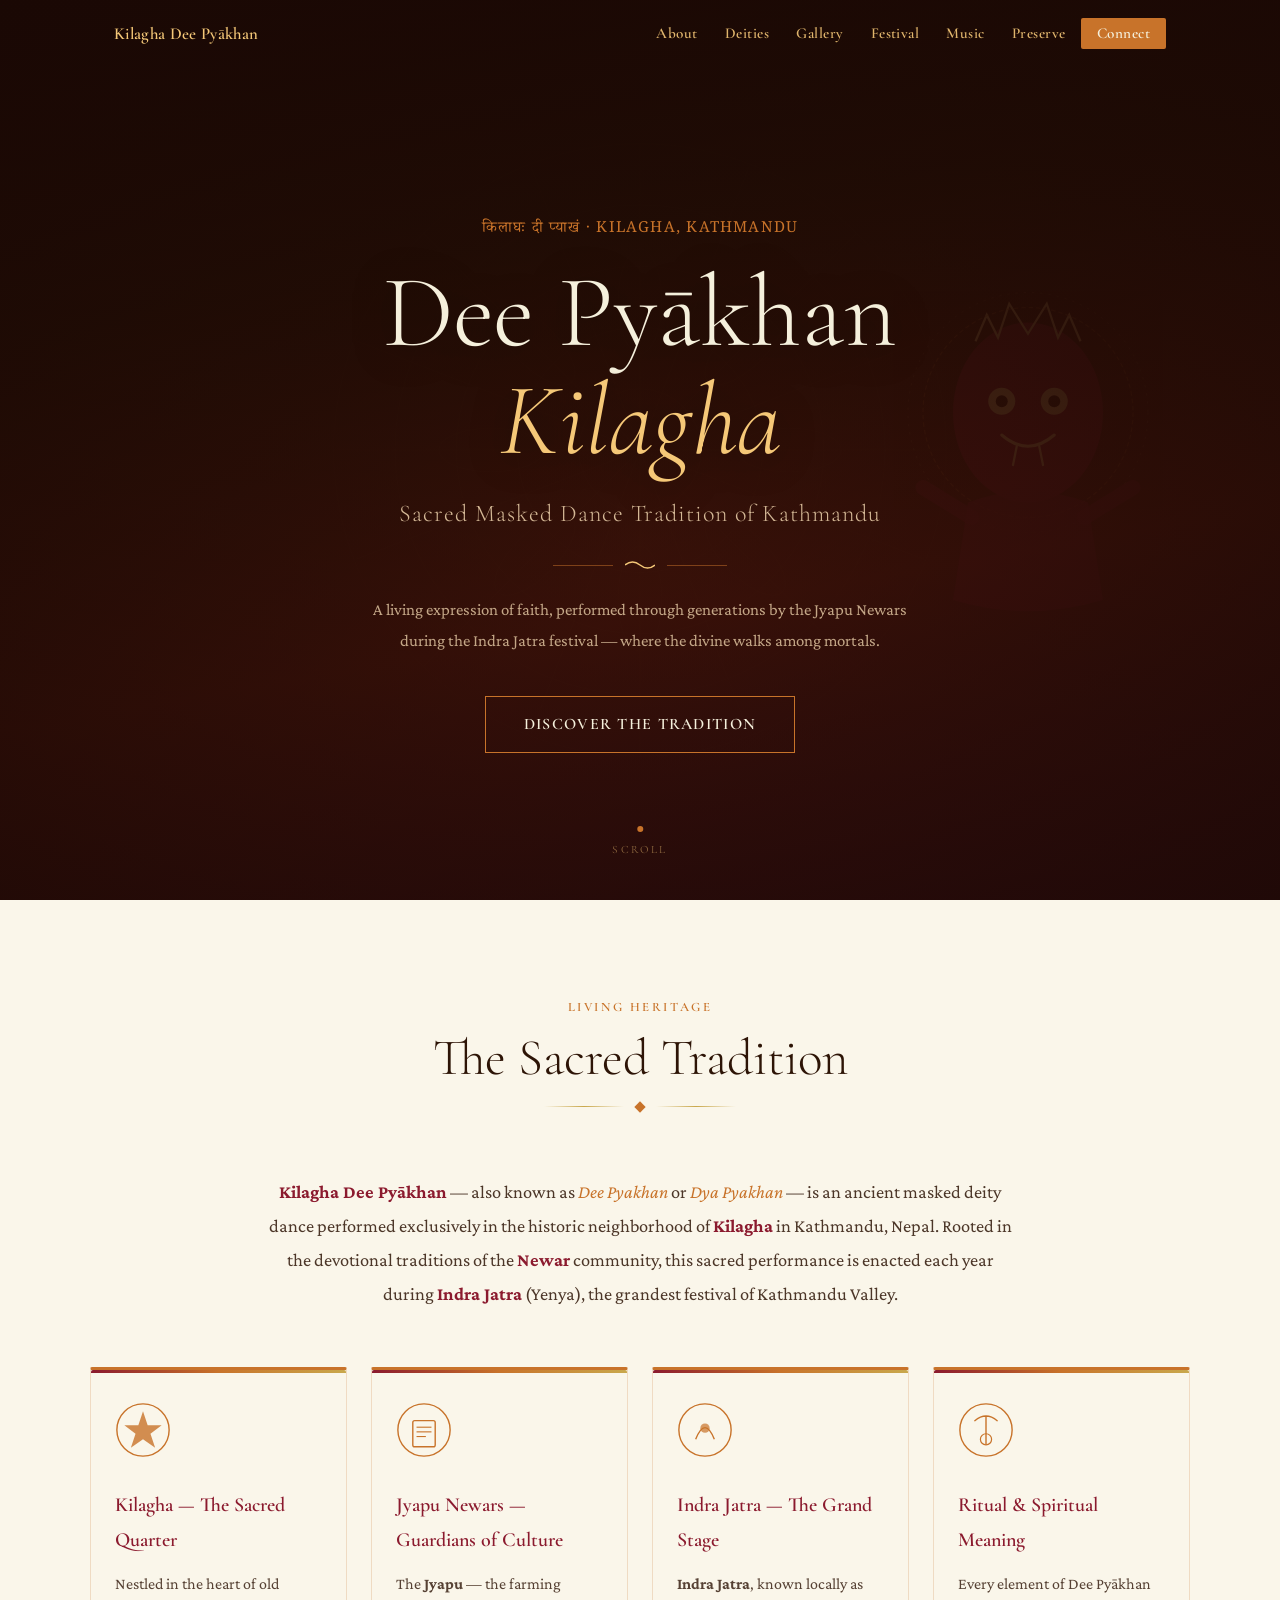
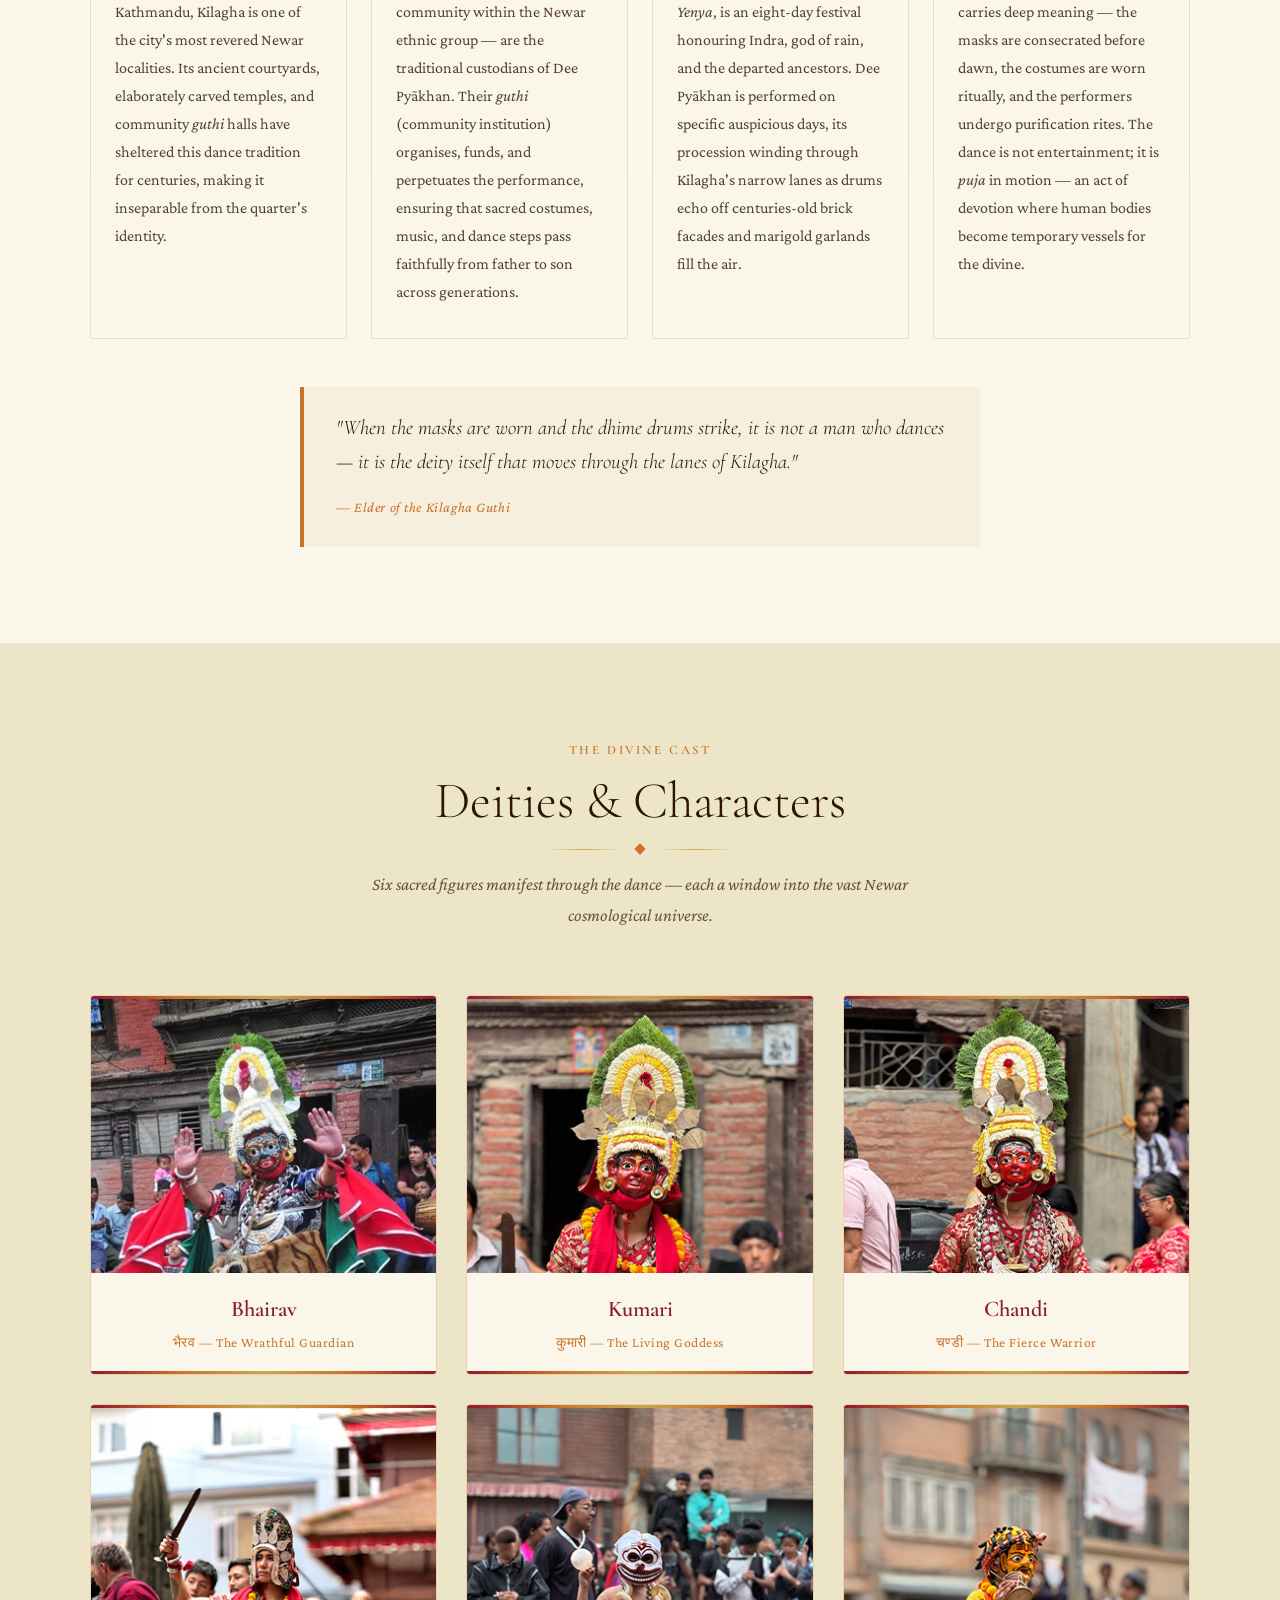
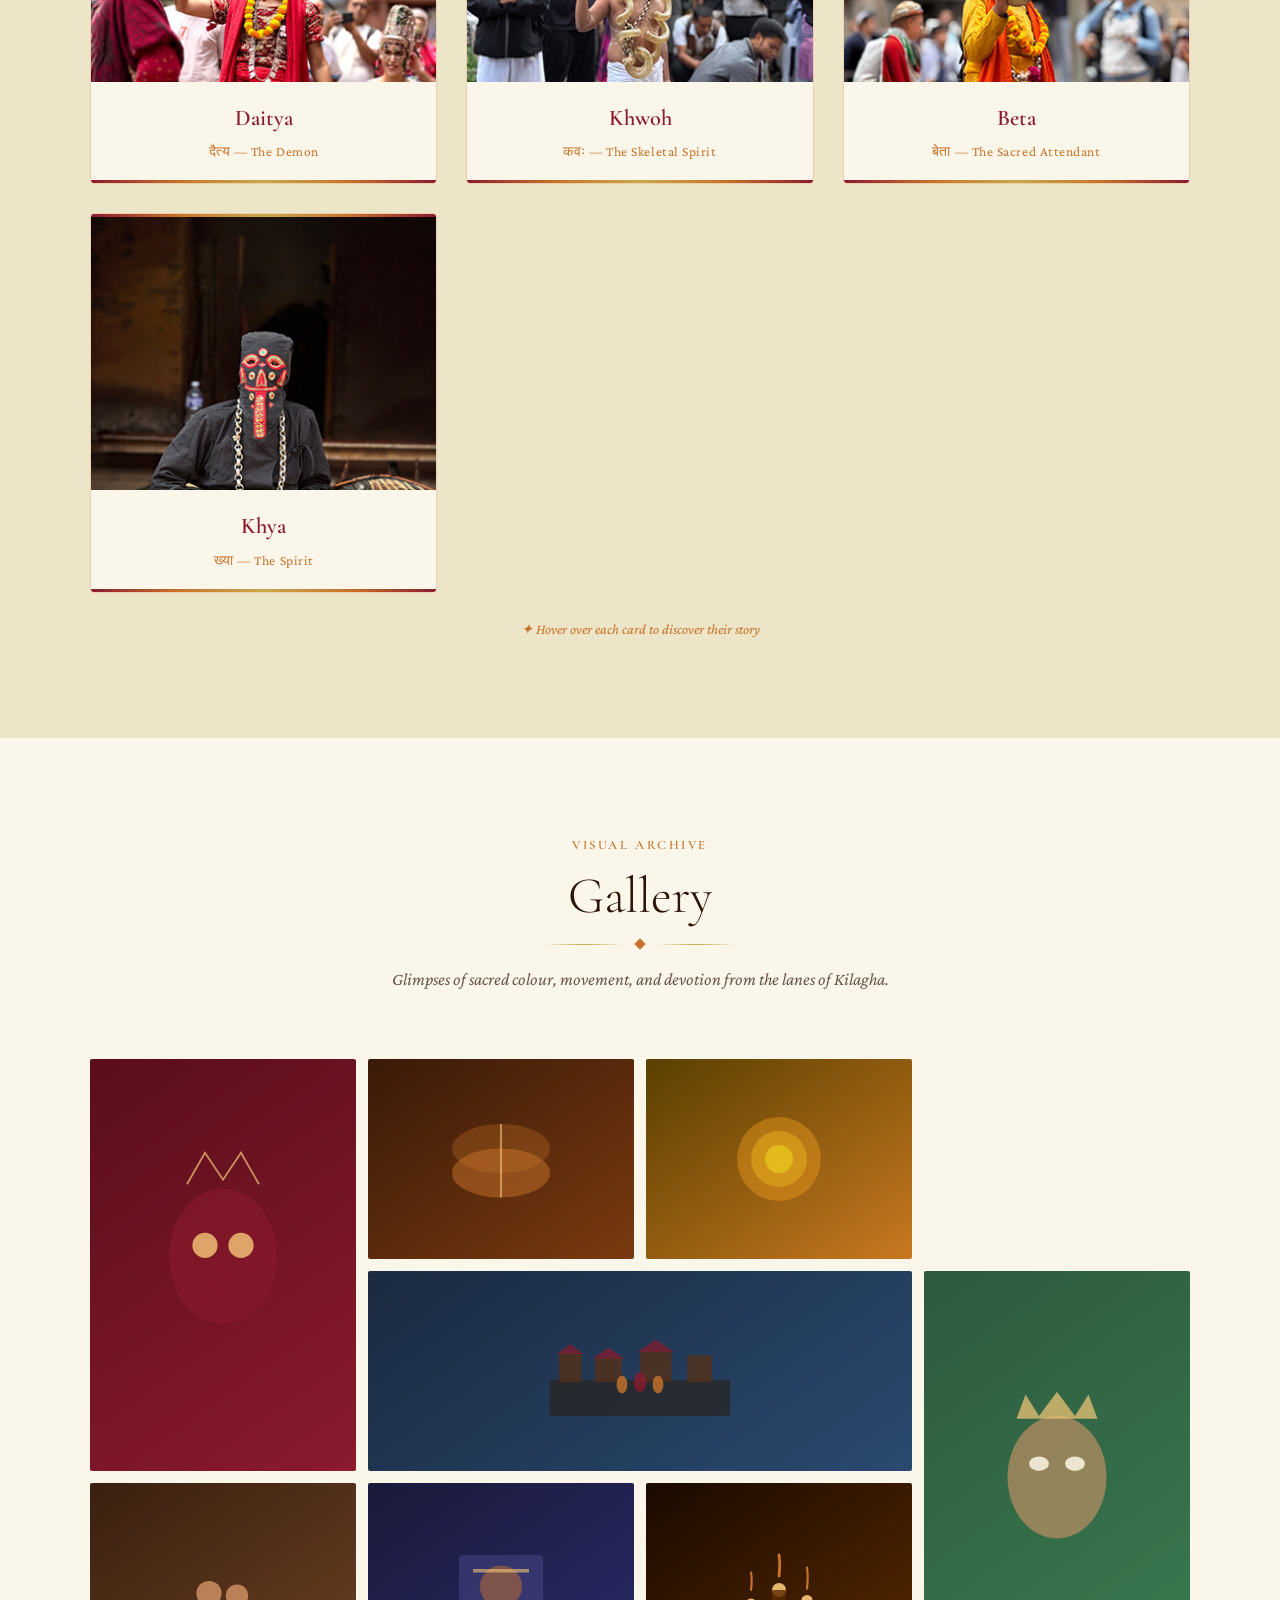
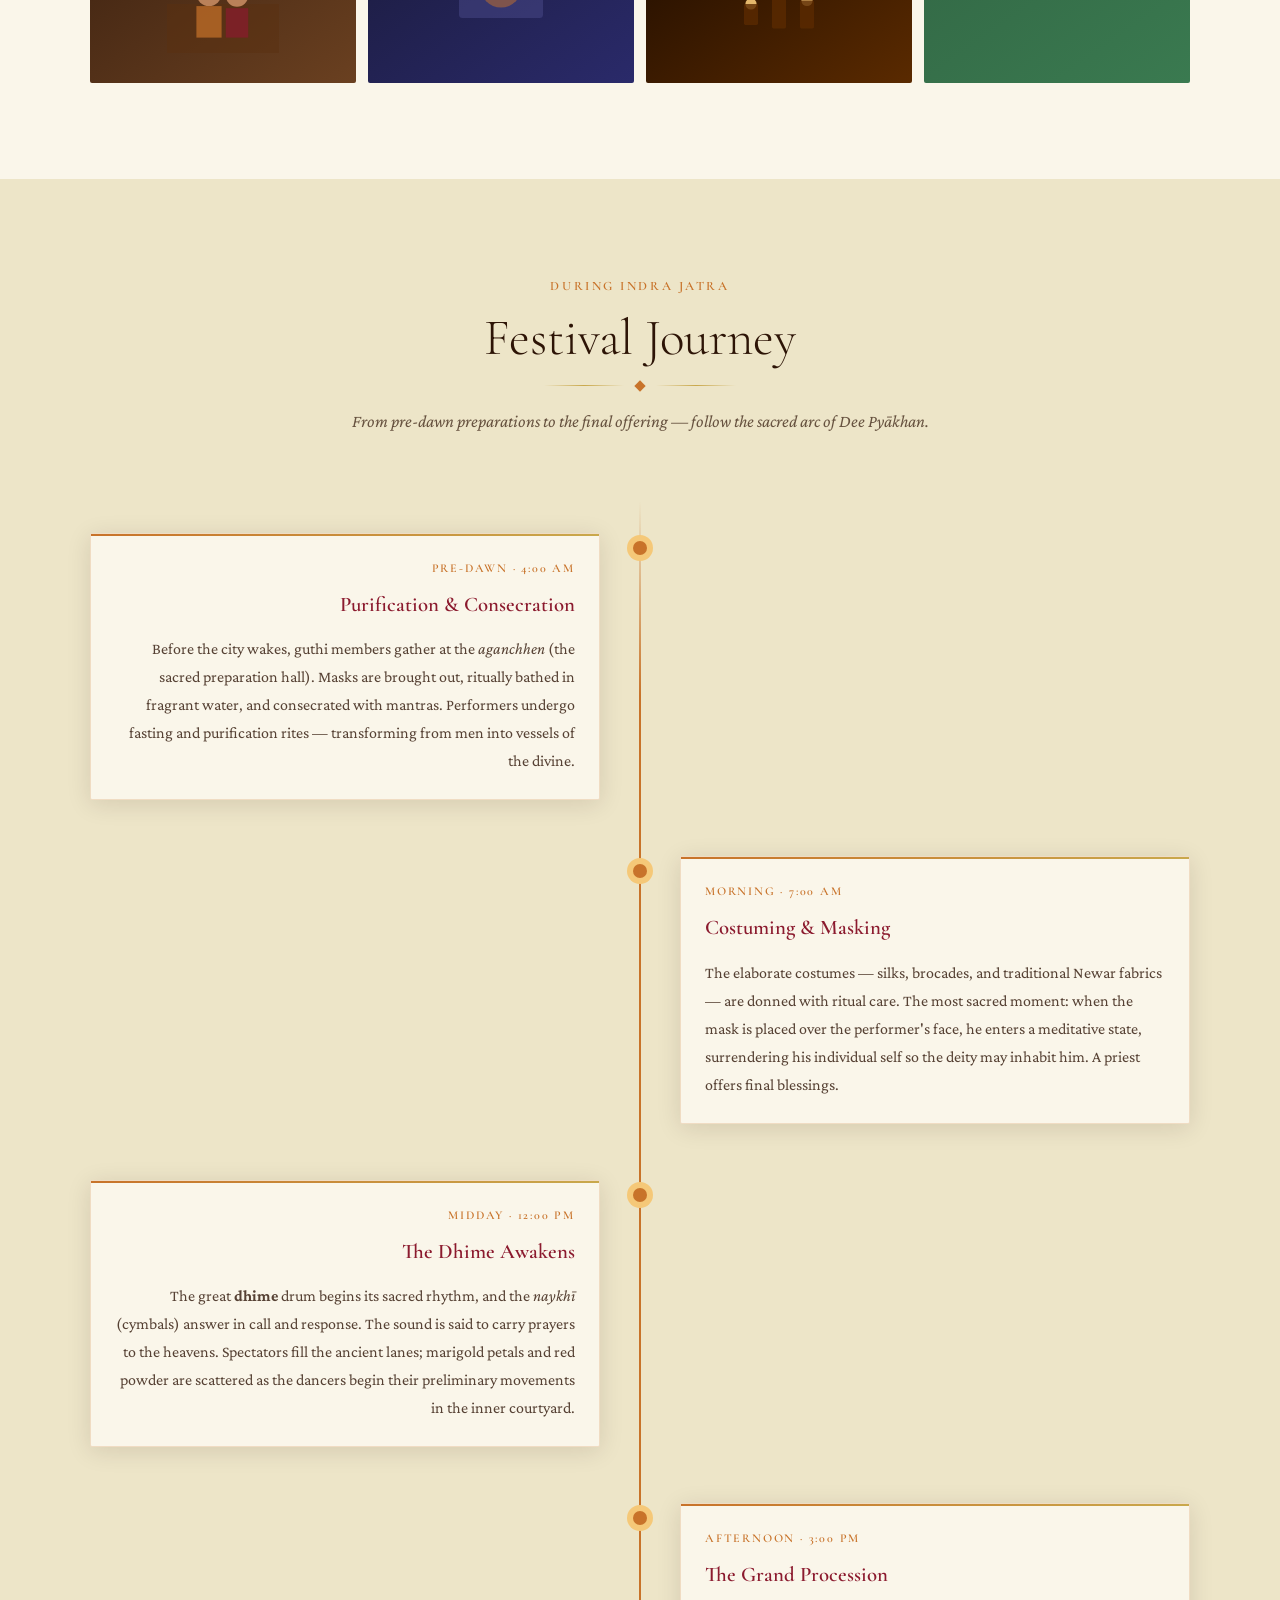
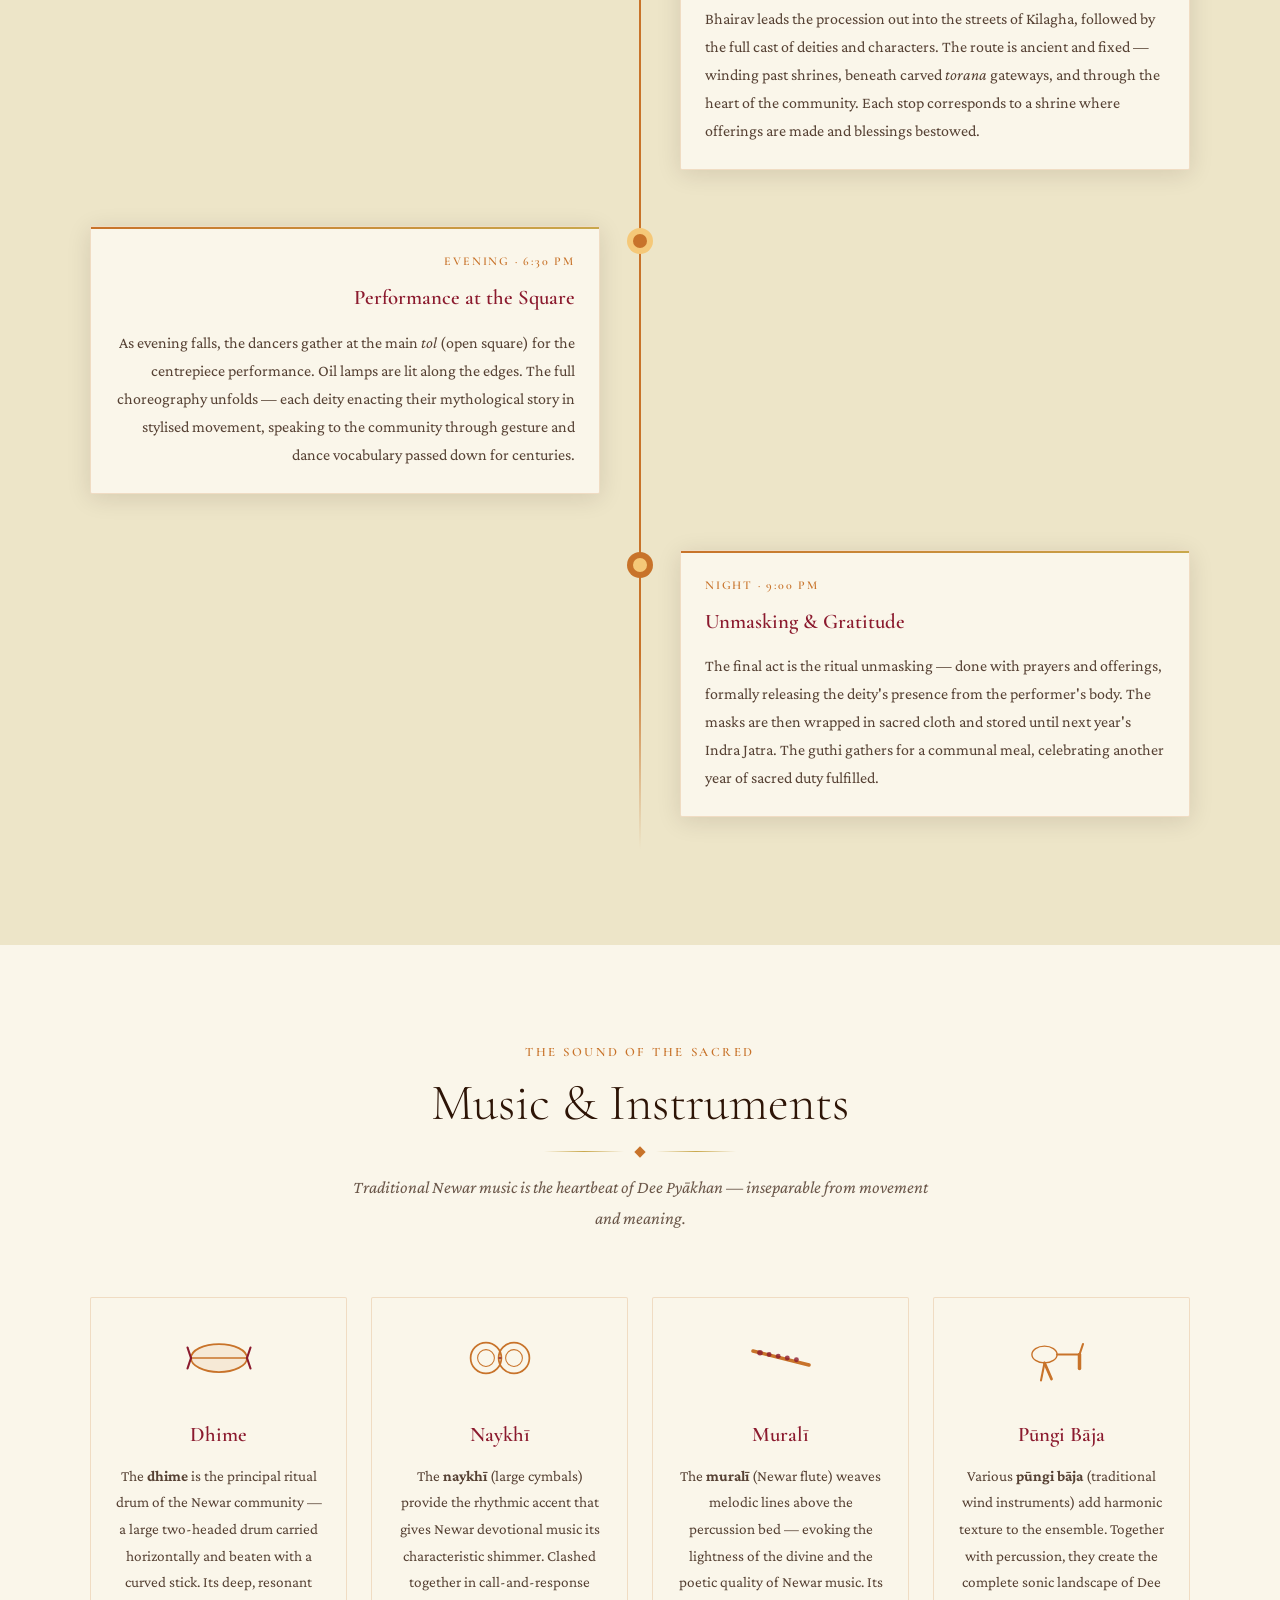
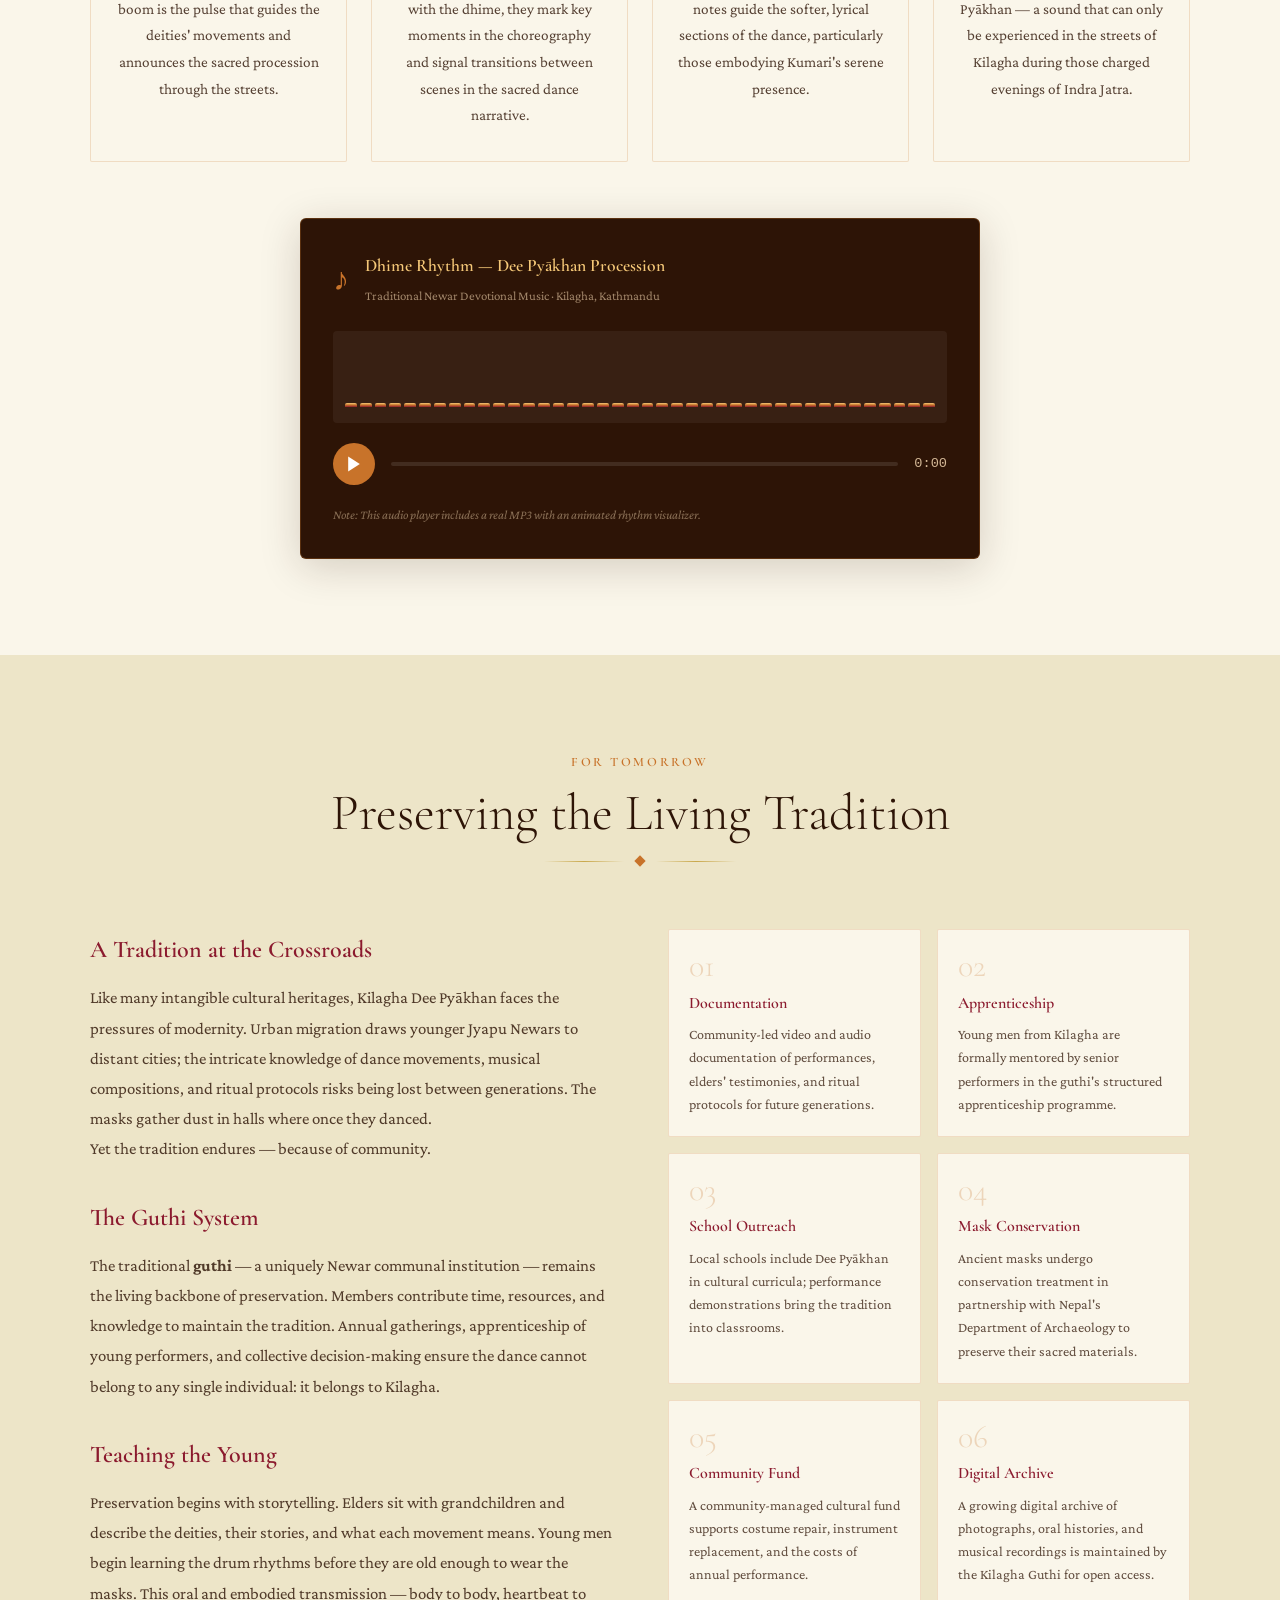
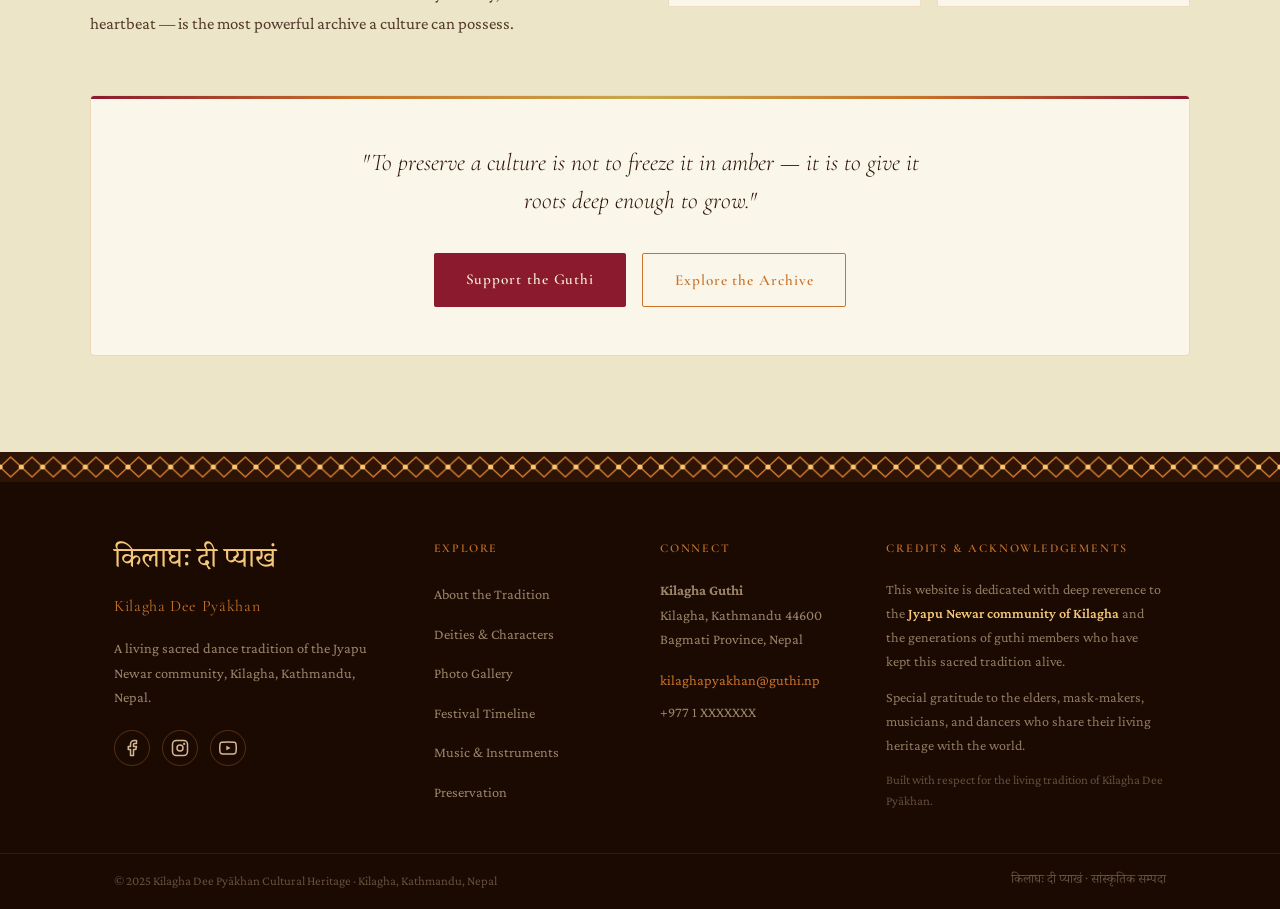
==== index.html @ ee4e9e7a "meta title description adjustment" ====
<!DOCTYPE html>
<html lang="en">

<head>
    <meta charset="UTF-8" />
    <meta name="viewport" content="width=device-width, initial-scale=1.0" />
    <title>Kilagha Dee Pyākhan — Sacred Masked Dance of Kathmandu</title>
    <meta name="description" content="Dee Pyakhan is a traditional Newari cultural performance preserving Nepal's heritage and community traditions.">

    <!-- Open Graph / Facebook -->
    <meta property="og:type" content="website" />
    <meta property="og:title" content="Dee Pyākhan" />
    <meta property="og:description" content="Dee Pyakhan is a traditional Newari cultural performance preserving Nepal's heritage and community traditions." />
    <meta property="og:image" content="https://www.dee-pyakhan.org.np/assets/img/og-image.jpg" />
    <meta property="og:url" content="https://www.dee-pyakhan.org.np" />
    <meta property="og:site_name" content="Dee Pyākhan" />
    <meta name="twitter:card" content="summary_large_image" />
    <meta name="twitter:title" content="Dee Pyākhan" />
    <meta name="twitter:description" content="Dee Pyakhan is a traditional Newari cultural performance preserving Nepal's heritage and community traditions." />
    <meta name="twitter:image" content="https://www.dee-pyakhan.org.np/assets/img/og-image.jpg" />

    <!-- Favicon -->
    <link rel="icon" type="image/png" href="https://www.dee-pyakhan.org.np/assets/img/favicon/favicon-96x96.png" sizes="96x96" />
    <link rel="icon" type="image/svg+xml" href="https://www.dee-pyakhan.org.np/assets/img/favicon/favicon.svg" />
    <link rel="shortcut icon" href="https://www.dee-pyakhan.org.np/assets/img/favicon/favicon.ico" />
    <link rel="apple-touch-icon" sizes="180x180" href="https://www.dee-pyakhan.org.np/assets/img/favicon/apple-touch-icon.png" />
    <meta name="apple-mobile-web-app-title" content="Dee Pyākhan" />
    <link rel="manifest" href="https://www.dee-pyakhan.org.np/assets/img/favicon/site.webmanifest" />

    <!-- styles scripts and fonts -->
    <link rel="stylesheet" href="style.css" />
    <link rel="preconnect" href="https://fonts.googleapis.com" />
    <link rel="preconnect" href="https://fonts.gstatic.com" crossorigin />
    <link href="https://fonts.googleapis.com/css2?family=Cormorant+Garamond:ital,wght@0,300;0,400;0,600;0,700;1,300;1,400&family=Crimson+Pro:ital,wght@0,300;0,400;0,600;1,300;1,400&family=Noto+Serif+Devanagari:wght@400;600&display=swap" rel="stylesheet" />
</head>

<body>

    <!-- ========== LOADING SCREEN ========== -->
    <div id="loader">
        <div class="loader-inner">
            <div class="loader-mandala">
                <img src="/assets/img/logo/logo-outer.png" alt="Dee Pyākhan Logo" class="logo-outer spin-reverse">
                <img src="/assets/img/logo/logo-inner.png" alt="Dee Pyākhan Logo" class="logo-inner spin-slow">
                <img src="/assets/img/logo/logo-center.png" alt="Dee Pyākhan Logo" class="logo-center">
            </div>
            <p class="loader-text">Kilagha Dee Pyākhan</p>
            <p class="loader-sub">किलाघः दी प्याखं</p>
        </div>
    </div>

    <!-- ========== NAVIGATION ========== -->
    <nav id="navbar">
        <div class="nav-container">
            <a href="#hero" class="nav-logo">
                <!-- <span class="logo-deva">दी</span> -->
                <span class="logo-text">Kilagha Dee Pyākhan</span>
            </a>
            <button class="nav-toggle" id="navToggle" aria-label="Toggle menu">
                <span></span><span></span><span></span>
            </button>
            <ul class="nav-links" id="navLinks">
                <li><a href="#about">About</a></li>
                <li><a href="#deities">Deities</a></li>
                <li><a href="#gallery">Gallery</a></li>
                <li><a href="#timeline">Festival</a></li>
                <li><a href="#music">Music</a></li>
                <li><a href="#preservation">Preserve</a></li>
                <li><a href="#contact" class="nav-cta">Connect</a></li>
            </ul>
        </div>
    </nav>

    <!-- ========== HERO SECTION ========== -->
    <section id="hero">
        <!-- Floating particles (incense smoke / festival lights) -->
        <div id="particles-container" aria-hidden="true"></div>

        <!-- Decorative mandala background -->
        <div class="hero-mandala-bg" aria-hidden="true">
            <svg viewBox="0 0 800 800" xmlns="http://www.w3.org/2000/svg" class="mandala-svg">
                <g opacity="0.12" fill="none" stroke="#f5c878" stroke-width="1">
                    <circle cx="400" cy="400" r="350" />
                    <circle cx="400" cy="400" r="280" />
                    <circle cx="400" cy="400" r="210" />
                    <circle cx="400" cy="400" r="140" />
                    <circle cx="400" cy="400" r="70" />
                    <!-- Radial lines -->
                    <line x1="400" y1="50" x2="400" y2="750" />
                    <line x1="50" y1="400" x2="750" y2="400" />
                    <line x1="153" y1="153" x2="647" y2="647" />
                    <line x1="647" y1="153" x2="153" y2="647" />
                    <line x1="75" y1="275" x2="725" y2="525" />
                    <line x1="75" y1="525" x2="725" y2="275" />
                    <line x1="275" y1="75" x2="525" y2="725" />
                    <line x1="525" y1="75" x2="275" y2="725" />
                    <!-- Lotus petals -->
                    <ellipse cx="400" cy="230" rx="25" ry="60" transform="rotate(0,400,400)" />
                    <ellipse cx="400" cy="230" rx="25" ry="60" transform="rotate(45,400,400)" />
                    <ellipse cx="400" cy="230" rx="25" ry="60" transform="rotate(90,400,400)" />
                    <ellipse cx="400" cy="230" rx="25" ry="60" transform="rotate(135,400,400)" />
                    <ellipse cx="400" cy="230" rx="25" ry="60" transform="rotate(180,400,400)" />
                    <ellipse cx="400" cy="230" rx="25" ry="60" transform="rotate(225,400,400)" />
                    <ellipse cx="400" cy="230" rx="25" ry="60" transform="rotate(270,400,400)" />
                    <ellipse cx="400" cy="230" rx="25" ry="60" transform="rotate(315,400,400)" />
                </g>
            </svg>
        </div>

        <!-- Hero image placeholder (warm festival scene) -->
        <div class="hero-image-wrap">
            <div class="hero-image-placeholder" role="img"
                aria-label="Kilagha Dee Pyākhan masked dance performance during Indra Jatra">
                <div class="hero-img-overlay"></div>
                <!-- Symbolic masked figure SVG for placeholder -->
                <svg class="hero-mask-art" viewBox="0 0 400 500" xmlns="http://www.w3.org/2000/svg">
                    <!-- Stylised deity mask silhouette -->
                    <g opacity="0.28">
                        <ellipse cx="200" cy="200" rx="100" ry="120" fill="#8b1a2e" />
                        <circle cx="165" cy="185" r="18" fill="#f5c878" />
                        <circle cx="235" cy="185" r="18" fill="#f5c878" />
                        <circle cx="165" cy="185" r="8" fill="#2d1406" />
                        <circle cx="235" cy="185" r="8" fill="#2d1406" />
                        <path d="M165,230 Q200,260 235,230" stroke="#f5c878" stroke-width="4" fill="none" stroke-linecap="round" />
                        <!-- Crown -->
                        <path d="M130,105 L145,70 L160,100 L175,55 L200,95 L225,55 L240,100 L255,70 L270,105" stroke="#f5c878" stroke-width="3" fill="none" />
                        <!-- Fangs -->
                        <path d="M185,245 L180,270" stroke="#f5c878" stroke-width="3" stroke-linecap="round" />
                        <path d="M215,245 L220,270" stroke="#f5c878" stroke-width="3" stroke-linecap="round" />
                        <!-- Halo/aura circles -->
                        <circle cx="200" cy="200" r="140" fill="none" stroke="#c8732a" stroke-width="1.5" stroke-dasharray="6 4" opacity="0.5" />
                        <circle cx="200" cy="200" r="160" fill="none" stroke="#f5c878" stroke-width="0.8" stroke-dasharray="3 8" opacity="0.4" />
                        <!-- Body -->
                        <path d="M120,320 Q200,290 280,320 L300,450 Q200,480 100,450Z" fill="#8b1a2e" opacity="0.7" />
                        <!-- Arms -->
                        <path d="M125,340 L60,300 M275,340 L340,300" stroke="#8b1a2e" stroke-width="20" stroke-linecap="round" opacity="0.7" />
                    </g>
                </svg>
            </div>
        </div>

        <!-- Hero Text -->
        <div class="hero-content">
            <p class="hero-eyebrow fade-in-up" style="animation-delay:0.3s">किलाघः दी प्याखं · Kilagha, Kathmandu</p>
            <h1 class="hero-title fade-in-up" style="animation-delay:0.5s">Dee Pyākhan<br /><em>Kilagha</em></h1>
            <p class="hero-subtitle fade-in-up" style="animation-delay:0.7s">
                Sacred Masked Dance Tradition of Kathmandu
            </p>
            <div class="hero-divider fade-in-up" style="animation-delay:0.9s">
                <span></span><svg viewBox="0 0 30 12" width="30">
                    <path d="M0,6 Q7.5,0 15,6 Q22.5,12 30,6" stroke="#f5c878" stroke-width="1.5" fill="none" />
                </svg><span></span>
            </div>
            <p class="hero-desc fade-in-up" style="animation-delay:1.1s">
                A living expression of faith, performed through generations by the Jyapu Newars<br class="hide-mobile" /> during the Indra Jatra festival — where the divine walks among mortals.
            </p>
            <a href="#about" class="hero-btn fade-in-up" style="animation-delay:1.3s">Discover the Tradition</a>
        </div>

        <!-- Scroll indicator -->
        <div class="scroll-indicator" aria-hidden="true">
            <div class="scroll-dot"></div>
            <span>Scroll</span>
        </div>
    </section>

    <!-- ========== ABOUT SECTION ========== -->
    <section id="about" class="section">
        <div class="section-container">
            <div class="section-header reveal">
                <p class="section-eyebrow">Living Heritage</p>
                <h2 class="section-title">The Sacred Tradition</h2>
                <div class="ornament-line"><span></span><span class="ornament-diamond"></span><span></span></div>
            </div>

            <div class="about-intro reveal">
                <p>
                    <strong>Kilagha Dee Pyākhan</strong> — also known as <em>Dee Pyakhan</em> or <em>Dya Pyakhan</em> —
                    is an ancient masked deity dance performed exclusively in the historic neighborhood of
                    <strong>Kilagha</strong> in Kathmandu, Nepal. Rooted in the devotional traditions of the
                    <strong>Newar</strong> community, this sacred performance is enacted each year during <strong>Indra
                        Jatra</strong> (Yenya), the grandest festival of Kathmandu Valley.
                </p>
            </div>

            <div class="about-cards">
                <!-- Card 1 -->
                <div class="about-card reveal">
                    <div class="about-card-icon">
                        <svg viewBox="0 0 60 60" xmlns="http://www.w3.org/2000/svg">
                            <circle cx="30" cy="30" r="28" fill="none" stroke="#c8732a" stroke-width="1.5" />
                            <path d="M30,10 L35,25 H50 L38,34 L43,49 L30,40 L17,49 L22,34 L10,25 H25Z" fill="#c8732a" opacity="0.8" />
                        </svg>
                    </div>
                    <h3>Kilagha — The Sacred Quarter</h3>
                    <p>Nestled in the heart of old Kathmandu, Kilagha is one of the city's most revered Newar
                        localities. Its ancient courtyards, elaborately carved temples, and community <em>guthi</em>
                        halls have sheltered this dance tradition for centuries, making it inseparable from the
                        quarter's identity.</p>
                </div>

                <!-- Card 2 -->
                <div class="about-card reveal" style="transition-delay:0.15s">
                    <div class="about-card-icon">
                        <svg viewBox="0 0 60 60" xmlns="http://www.w3.org/2000/svg">
                            <circle cx="30" cy="30" r="28" fill="none" stroke="#c8732a" stroke-width="1.5" />
                            <rect x="18" y="20" width="24" height="28" rx="2" fill="none" stroke="#c8732a" stroke-width="1.5" />
                            <line x1="22" y1="27" x2="38" y2="27" stroke="#c8732a" stroke-width="1.2" />
                            <line x1="22" y1="32" x2="38" y2="32" stroke="#c8732a" stroke-width="1.2" />
                            <line x1="22" y1="37" x2="32" y2="37" stroke="#c8732a" stroke-width="1.2" />
                        </svg>
                    </div>
                    <h3>Jyapu Newars — Guardians of Culture</h3>
                    <p>The <strong>Jyapu</strong> — the farming community within the Newar ethnic group — are the
                        traditional custodians of Dee Pyākhan. Their <em>guthi</em> (community institution) organises,
                        funds, and perpetuates the performance, ensuring that sacred costumes, music, and dance steps
                        pass faithfully from father to son across generations.</p>
                </div>

                <!-- Card 3 -->
                <div class="about-card reveal" style="transition-delay:0.3s">
                    <div class="about-card-icon">
                        <svg viewBox="0 0 60 60" xmlns="http://www.w3.org/2000/svg">
                            <circle cx="30" cy="30" r="28" fill="none" stroke="#c8732a" stroke-width="1.5" />
                            <path d="M20,40 Q30,15 40,40" fill="none" stroke="#c8732a" stroke-width="1.5" />
                            <circle cx="30" cy="28" r="5" fill="#c8732a" opacity="0.7" />
                        </svg>
                    </div>
                    <h3>Indra Jatra — The Grand Stage</h3>
                    <p><strong>Indra Jatra</strong>, known locally as <em>Yenya</em>, is an eight-day festival honouring
                        Indra, god of rain, and the departed ancestors. Dee Pyākhan is performed on specific auspicious
                        days, its procession winding through Kilagha's narrow lanes as drums echo off centuries-old
                        brick facades and marigold garlands fill the air.</p>
                </div>

                <!-- Card 4 -->
                <div class="about-card reveal" style="transition-delay:0.45s">
                    <div class="about-card-icon">
                        <svg viewBox="0 0 60 60" xmlns="http://www.w3.org/2000/svg">
                            <circle cx="30" cy="30" r="28" fill="none" stroke="#c8732a" stroke-width="1.5" />
                            <path d="M30,15 L30,45 M18,20 Q30,10 42,20" stroke="#c8732a" stroke-width="1.5" fill="none" stroke-linecap="round" />
                            <circle cx="30" cy="40" r="6" fill="none" stroke="#c8732a" stroke-width="1.3" />
                        </svg>
                    </div>
                    <h3>Ritual & Spiritual Meaning</h3>
                    <p>Every element of Dee Pyākhan carries deep meaning — the masks are consecrated before dawn, the
                        costumes are worn ritually, and the performers undergo purification rites. The dance is not
                        entertainment; it is <em>puja</em> in motion — an act of devotion where human bodies become
                        temporary vessels for the divine.</p>
                </div>
            </div>

            <!-- Historical context pull-quote -->
            <blockquote class="about-quote reveal">
                <p>"When the masks are worn and the dhime drums strike, it is not a man who dances — it is the deity
                    itself that moves through the lanes of Kilagha."</p>
                <cite>— Elder of the Kilagha Guthi</cite>
            </blockquote>
        </div>
    </section>

    <!-- ========== DEITIES & CHARACTERS ========== -->
    <section id="deities" class="section section-alt">
        <div class="section-container">
            <div class="section-header reveal">
                <p class="section-eyebrow">The Divine Cast</p>
                <h2 class="section-title">Deities &amp; Characters</h2>
                <div class="ornament-line"><span></span><span class="ornament-diamond"></span><span></span></div>
                <p class="section-intro">Six sacred figures manifest through the dance — each a window into the vast Newar cosmological universe.</p>
            </div>

            <div class="deity-grid">

                <!-- Bhairav -->
                <div class="deity-card reveal" style="transition-delay:0s">
                    <div class="deity-card-inner">
                        <div class="deity-front">
                            <div class="deity-image" style="background-color:#5a0e1a;">
                                <img src="/assets/img/characters/bhairav.jpg" class="deity-svg">
                            </div>
                            <div class="deity-info">
                                <h3 class="deity-name">Bhairav</h3>
                                <p class="deity-role">भैरव — The Wrathful Guardian</p>
                            </div>
                        </div>
                        <div class="deity-back">
                            <h3>Bhairav</h3>
                            <p>The supreme deity of the Dee Pyākhan, Bhairav is the fierce manifestation of Shiva. His
                                terrifying mask — adorned with bulging eyes, fangs, and a crown of skulls — embodies
                                cosmic power that protects Kilagha. He leads the procession, radiating divine wrath that
                                purifies the path.</p>
                            <span class="deity-badge">Lead Deity</span>
                        </div>
                    </div>
                </div>

                <!-- Kumari -->
                <div class="deity-card reveal" style="transition-delay:0.1s">
                    <div class="deity-card-inner">
                        <div class="deity-front">
                            <div class="deity-image" style="background-color:#2d5a3d;">
                                <img src="/assets/img/characters/kumari.jpg" class="deity-svg">
                            </div>
                            <div class="deity-info">
                                <h3 class="deity-name">Kumari</h3>
                                <p class="deity-role">कुमारी — The Living Goddess</p>
                            </div>
                        </div>
                        <div class="deity-back">
                            <h3>Kumari</h3>
                            <p>Representing the living goddess tradition of Nepal, Kumari embodies the pre-pubescent
                                divine feminine. Her serene golden mask contrasts with Bhairav's ferocity, symbolising
                                grace and benevolent power. Her presence in the dance sanctifies all who witness it.</p>
                            <span class="deity-badge">Divine Feminine</span>
                        </div>
                    </div>
                </div>

                <!-- Chandi -->
                <div class="deity-card reveal" style="transition-delay:0.2s">
                    <div class="deity-card-inner">
                        <div class="deity-front">
                            <div class="deity-image" style="background-color:#4a2060;">
                               <img src="/assets/img/characters/chandi.jpg" class="deity-svg">
                            </div>
                            <div class="deity-info">
                                <h3 class="deity-name">Chandi</h3>
                                <p class="deity-role">चण्डी — The Fierce Warrior</p>
                            </div>
                        </div>
                        <div class="deity-back">
                            <h3>Chandi</h3>
                            <p>Chandi — the fierce, multi-armed warrior goddess — appears as the slayer of demons. In
                                the dance, her dynamic movements represent the cosmic battle between order and chaos.
                                Her wild energy and powerful gestures are considered particularly potent in warding off
                                evil.</p>
                            <span class="deity-badge">Warrior Goddess</span>
                        </div>
                    </div>
                </div>

                <!-- Daitya -->
                <div class="deity-card reveal" style="transition-delay:0.3s">
                    <div class="deity-card-inner">
                        <div class="deity-front">
                            <div class="deity-image" style="background-color:#1a3a2a;">
                                <img src="/assets/img/characters/daitya.jpg" class="deity-svg">
                            </div>
                            <div class="deity-info">
                                <h3 class="deity-name">Daitya</h3>
                                <p class="deity-role">दैत्य — The Demon</p>
                            </div>
                        </div>
                        <div class="deity-back">
                            <h3>Daitya</h3>
                            <p>The Daitya represents the demonic forces of the universe — necessary counterparts to the
                                divine. In Dee Pyākhan, the demon's exaggerated mask and lumbering dance create comic
                                terror, delighting crowds while carrying the deeper message that darkness must be
                                confronted and overcome.</p>
                            <span class="deity-badge">Cosmic Antagonist</span>
                        </div>
                    </div>
                </div>

                <!-- Kawoh -->
                <div class="deity-card reveal" style="transition-delay:0.5s">
                    <div class="deity-card-inner">
                        <div class="deity-front">
                            <div class="deity-image" style="background-color:#3a2a10;">
                                <img src="/assets/img/characters/kawoh.jpg" class="deity-svg">
                            </div>
                            <div class="deity-info">
                                <h3 class="deity-name">Khwoh</h3>
                                <p class="deity-role">कवः — The Skeletal Spirit</p>
                            </div>
                        </div>
                        <div class="deity-back">
                            <h3>Khwoh</h3>
                            <p>Kawah (also called Kawan or Kawanchā) is a skeletal spirit figure found in Newar
                                mythology and sacred masked dance traditions. In folklore, Kawah exists as the opposite
                                or twin counterpart of Khyah — representing bone, death, the spirit realm, and the
                                hidden forces that exist beyond ordinary life.</p>
                            <span class="deity-badge">SKELETAL SPIRIT</span>
                        </div>
                    </div>
                </div>

                <!-- Beta -->
                <div class="deity-card reveal" style="transition-delay:0.6s">
                    <div class="deity-card-inner">
                        <div class="deity-front">
                            <div class="deity-image" style="background-color:#3a1a10;">
                                <img src="/assets/img/characters/beta.jpg" class="deity-svg">
                            </div>
                            <div class="deity-info">
                                <h3 class="deity-name">Beta</h3>
                                <p class="deity-role">बेता — The Sacred Attendant</p>
                            </div>
                        </div>
                        <div class="deity-back">
                            <h3>Beta</h3>
                            <p>Beta is the attendant and companion figure in the dance — a half-divine, half-human
                                character who bridges the mortal and sacred worlds. Often depicted with an expressive,
                                almost comedic mask, Beta interacts with spectators, making the divine procession
                                accessible and joyful to all who watch.</p>
                            <span class="deity-badge">Divine Attendant</span>
                        </div>
                    </div>
                </div>

                <!-- Khya -->
                <div class="deity-card reveal" style="transition-delay:0.7s">
                    <div class="deity-card-inner">
                        <div class="deity-front">
                            <div class="deity-image" style="background-color:#3a2a10;">
                                <img src="/assets/img/characters/khya.jpg" class="deity-svg">
                            </div>
                            <div class="deity-info">
                                <h3 class="deity-name">Khya</h3>
                                <p class="deity-role">ख्या — The Spirit</p>
                            </div>
                        </div>
                        <div class="deity-back">
                            <h3>Khya</h3>
                            <p>Khya is a spirit entity from Newar mythology — ethereal, unpredictable, and dwelling
                                between worlds. In the procession, the Khya character moves with an otherworldly
                                fluidity that distinguishes it from the deities. It serves as a reminder of the spirit
                                world's omnipresence in Newar cosmology.</p>
                            <span class="deity-badge">Spirit Entity</span>
                        </div>
                    </div>
                </div>
            </div>
            <!-- Hover hint -->
            <p class="deity-hint reveal">✦ Hover over each card to discover their story</p>
        </div>
    </section>

    <!-- ========== GALLERY SECTION ========== -->
    <section id="gallery" class="section">
        <div class="section-container">
            <div class="section-header reveal">
                <p class="section-eyebrow">Visual Archive</p>
                <h2 class="section-title">Gallery</h2>
                <div class="ornament-line"><span></span><span class="ornament-diamond"></span><span></span></div>
                <p class="section-intro">Glimpses of sacred colour, movement, and devotion from the lanes of Kilagha.
                </p>
            </div>

            <div class="gallery-grid" id="galleryGrid">
                <!-- Gallery items — placeholder images with thematic colours and labels -->
                <div class="gallery-item reveal tall" data-caption="Bhairav mask consecration before the procession"
                    data-index="0">
                    <div class="gallery-img-wrap" style="background: linear-gradient(145deg,#5a0e1a,#8b1a2e);">
                        <div class="gallery-placeholder-art">
                            <svg viewBox="0 0 200 300" xmlns="http://www.w3.org/2000/svg">
                                <ellipse cx="100" cy="140" rx="60" ry="75" fill="#8b1a2e" opacity="0.6" />
                                <circle cx="80" cy="128" r="14" fill="#f5c878" opacity="0.8" />
                                <circle cx="120" cy="128" r="14" fill="#f5c878" opacity="0.8" />
                                <path d="M60,60 L80,25 L100,55 L120,25 L140,60" stroke="#f5c878" stroke-width="2"
                                    fill="none" opacity="0.7" />
                            </svg>
                        </div>
                        <div class="gallery-overlay">
                            <span class="gallery-caption">Bhairav mask consecration before the procession</span>
                        </div>
                    </div>
                </div>

                <div class="gallery-item reveal" data-caption="Dhime drummers leading the festival procession"
                    data-index="1">
                    <div class="gallery-img-wrap" style="background: linear-gradient(145deg,#3a1a08,#7a3a10);">
                        <div class="gallery-placeholder-art">
                            <svg viewBox="0 0 200 200" xmlns="http://www.w3.org/2000/svg">
                                <ellipse cx="100" cy="120" rx="70" ry="35" fill="#c8732a" opacity="0.5" />
                                <ellipse cx="100" cy="85" rx="70" ry="35" fill="#c8732a" opacity="0.3" />
                                <line x1="100" y1="50" x2="100" y2="155" stroke="#f5c878" stroke-width="3"
                                    opacity="0.6" />
                            </svg>
                        </div>
                        <div class="gallery-overlay">
                            <span class="gallery-caption">Dhime drummers leading the festival procession</span>
                        </div>
                    </div>
                </div>

                <div class="gallery-item reveal" data-caption="Marigold offerings at the Kilagha courtyard shrine"
                    data-index="2">
                    <div class="gallery-img-wrap" style="background: linear-gradient(145deg,#5a4000,#c87820);">
                        <div class="gallery-placeholder-art">
                            <svg viewBox="0 0 200 200" xmlns="http://www.w3.org/2000/svg">
                                <circle cx="100" cy="100" r="60" fill="#f5a020" opacity="0.4" />
                                <circle cx="100" cy="100" r="40" fill="#f5c020" opacity="0.4" />
                                <circle cx="100" cy="100" r="20" fill="#f5e020" opacity="0.5" />
                            </svg>
                        </div>
                        <div class="gallery-overlay">
                            <span class="gallery-caption">Marigold offerings at the Kilagha courtyard shrine</span>
                        </div>
                    </div>
                </div>

                <div class="gallery-item reveal wide"
                    data-caption="The full procession winds through ancient lanes of Kilagha during Indra Jatra"
                    data-index="3">
                    <div class="gallery-img-wrap" style="background: linear-gradient(145deg,#1a2a40,#2a4a70);">
                        <div class="gallery-placeholder-art">
                            <svg viewBox="0 0 400 200" xmlns="http://www.w3.org/2000/svg">
                                <rect x="0" y="120" width="400" height="80" fill="#2a1a08" opacity="0.5" />
                                <!-- Buildings -->
                                <rect x="20" y="60" width="50" height="65" fill="#5a3010" opacity="0.7" />
                                <path d="M15,62 L45,40 L75,62" fill="#8b1a2e" opacity="0.7" />
                                <rect x="100" y="70" width="60" height="55" fill="#5a3010" opacity="0.7" />
                                <path d="M95,72 L130,48 L165,72" fill="#8b1a2e" opacity="0.7" />
                                <rect x="200" y="55" width="70" height="70" fill="#5a3010" opacity="0.7" />
                                <path d="M195,57 L235,30 L275,57" fill="#8b1a2e" opacity="0.7" />
                                <rect x="305" y="65" width="55" height="60" fill="#5a3010" opacity="0.7" />
                                <!-- Figures -->
                                <ellipse cx="160" cy="130" rx="12" ry="20" fill="#c8732a" opacity="0.8" />
                                <ellipse cx="200" cy="125" rx="14" ry="22" fill="#8b1a2e" opacity="0.8" />
                                <ellipse cx="240" cy="130" rx="12" ry="20" fill="#c8732a" opacity="0.8" />
                            </svg>
                        </div>
                        <div class="gallery-overlay">
                            <span class="gallery-caption">The full procession winds through ancient lanes of Kilagha
                                during Indra Jatra</span>
                        </div>
                    </div>
                </div>

                <div class="gallery-item reveal tall" data-caption="Kumari mask — serene gold on crimson lacquer"
                    data-index="4">
                    <div class="gallery-img-wrap" style="background: linear-gradient(145deg,#2d5a3d,#3a7a50);">
                        <div class="gallery-placeholder-art">
                            <svg viewBox="0 0 200 300" xmlns="http://www.w3.org/2000/svg">
                                <ellipse cx="100" cy="150" rx="55" ry="68" fill="#d4956a" opacity="0.6" />
                                <ellipse cx="80" cy="135" rx="11" ry="8" fill="#f5f0dc" opacity="0.9" />
                                <ellipse cx="120" cy="135" rx="11" ry="8" fill="#f5f0dc" opacity="0.9" />
                                <path d="M55,85 L65,58 L80,82 L100,55 L120,82 L135,58 L145,85" fill="#f5c878"
                                    opacity="0.7" />
                            </svg>
                        </div>
                        <div class="gallery-overlay">
                            <span class="gallery-caption">Kumari mask — serene gold on crimson lacquer</span>
                        </div>
                    </div>
                </div>

                <div class="gallery-item reveal"
                    data-caption="Children watching the sacred procession from temple steps" data-index="5">
                    <div class="gallery-img-wrap" style="background: linear-gradient(145deg,#3a2010,#6a4020);">
                        <div class="gallery-placeholder-art">
                            <svg viewBox="0 0 200 200" xmlns="http://www.w3.org/2000/svg">
                                <rect x="20" y="130" width="160" height="70" fill="#5a3010" opacity="0.5" />
                                <circle cx="80" cy="115" r="18" fill="#d4956a" opacity="0.8" />
                                <circle cx="120" cy="118" r="16" fill="#d4956a" opacity="0.8" />
                                <rect x="62" y="133" width="36" height="45" fill="#c8732a" opacity="0.7" />
                                <rect x="104" y="136" width="32" height="42" fill="#8b1a2e" opacity="0.7" />
                            </svg>
                        </div>
                        <div class="gallery-overlay">
                            <span class="gallery-caption">Children watching the sacred procession from temple
                                steps</span>
                        </div>
                    </div>
                </div>

                <div class="gallery-item reveal" data-caption="Ritual preparation of masks and costumes at guthi hall"
                    data-index="6">
                    <div class="gallery-img-wrap" style="background: linear-gradient(145deg,#1a1a3a,#2a2a6a);">
                        <div class="gallery-placeholder-art">
                            <svg viewBox="0 0 200 200" xmlns="http://www.w3.org/2000/svg">
                                <rect x="40" y="60" width="120" height="90" rx="5" fill="#4a4a8a" opacity="0.5" />
                                <circle cx="100" cy="105" r="30" fill="#c8732a" opacity="0.5" />
                                <rect x="60" y="80" width="80" height="5" fill="#f5c878" opacity="0.6" />
                            </svg>
                        </div>
                        <div class="gallery-overlay">
                            <span class="gallery-caption">Ritual preparation of masks and costumes at guthi hall</span>
                        </div>
                    </div>
                </div>

                <div class="gallery-item reveal" data-caption="Oil lamps illuminate the evening procession route"
                    data-index="7">
                    <div class="gallery-img-wrap" style="background: linear-gradient(145deg,#1a0a00,#5a2a00);">
                        <div class="gallery-placeholder-art">
                            <svg viewBox="0 0 200 200" xmlns="http://www.w3.org/2000/svg">
                                <circle cx="60" cy="130" r="8" fill="#f5c878" opacity="0.9" />
                                <circle cx="100" cy="110" r="10" fill="#f5c878" opacity="0.9" />
                                <circle cx="140" cy="125" r="8" fill="#f5c878" opacity="0.9" />
                                <path d="M60,110 Q62,95 60,85" stroke="#c8732a" stroke-width="3" fill="none"
                                    stroke-linecap="round" />
                                <path d="M100,90 Q102,72 100,60" stroke="#c8732a" stroke-width="4" fill="none"
                                    stroke-linecap="round" />
                                <path d="M140,108 Q142,90 140,78" stroke="#c8732a" stroke-width="3" fill="none"
                                    stroke-linecap="round" />
                                <rect x="50" y="130" width="20" height="30" rx="2" fill="#5a2a00" opacity="0.8" />
                                <rect x="90" y="110" width="20" height="55" rx="2" fill="#5a2a00" opacity="0.8" />
                                <rect x="130" y="125" width="20" height="40" rx="2" fill="#5a2a00" opacity="0.8" />
                            </svg>
                        </div>
                        <div class="gallery-overlay">
                            <span class="gallery-caption">Oil lamps illuminate the evening procession route</span>
                        </div>
                    </div>
                </div>

            </div>
        </div>
    </section>

    <!-- Lightbox -->
    <div id="lightbox" class="lightbox" role="dialog" aria-modal="true" aria-label="Image lightbox">
        <button class="lightbox-close" id="lightboxClose" aria-label="Close lightbox">✕</button>
        <button class="lightbox-prev" id="lightboxPrev" aria-label="Previous image">‹</button>
        <button class="lightbox-next" id="lightboxNext" aria-label="Next image">›</button>
        <div class="lightbox-content" id="lightboxContent">
            <div class="lightbox-image-wrap" id="lightboxImage"></div>
            <p class="lightbox-caption" id="lightboxCaption"></p>
        </div>
    </div>

    <!-- ========== TIMELINE SECTION ========== -->
    <section id="timeline" class="section section-alt">
        <div class="section-container">
            <div class="section-header reveal">
                <p class="section-eyebrow">During Indra Jatra</p>
                <h2 class="section-title">Festival Journey</h2>
                <div class="ornament-line"><span></span><span class="ornament-diamond"></span><span></span></div>
                <p class="section-intro">From pre-dawn preparations to the final offering — follow the sacred arc of Dee
                    Pyākhan.</p>
            </div>

            <div class="timeline">

                <div class="timeline-item reveal">
                    <div class="timeline-dot">
                        <svg viewBox="0 0 30 30" xmlns="http://www.w3.org/2000/svg">
                            <circle cx="15" cy="15" r="13" fill="#f5c878" />
                            <circle cx="15" cy="15" r="7" fill="#c8732a" />
                        </svg>
                    </div>
                    <div class="timeline-content">
                        <span class="timeline-time">Pre-Dawn · 4:00 AM</span>
                        <h3>Purification &amp; Consecration</h3>
                        <p>Before the city wakes, guthi members gather at the <em>aganchhen</em> (the sacred preparation
                            hall). Masks are brought out, ritually bathed in fragrant water, and consecrated with
                            mantras. Performers undergo fasting and purification rites — transforming from men into
                            vessels of the divine.</p>
                    </div>
                </div>

                <div class="timeline-item timeline-right reveal">
                    <div class="timeline-dot">
                        <svg viewBox="0 0 30 30" xmlns="http://www.w3.org/2000/svg">
                            <circle cx="15" cy="15" r="13" fill="#f5c878" />
                            <circle cx="15" cy="15" r="7" fill="#c8732a" />
                        </svg>
                    </div>
                    <div class="timeline-content">
                        <span class="timeline-time">Morning · 7:00 AM</span>
                        <h3>Costuming &amp; Masking</h3>
                        <p>The elaborate costumes — silks, brocades, and traditional Newar fabrics — are donned with
                            ritual care. The most sacred moment: when the mask is placed over the performer's face, he
                            enters a meditative state, surrendering his individual self so the deity may inhabit him. A
                            priest offers final blessings.</p>
                    </div>
                </div>

                <div class="timeline-item reveal">
                    <div class="timeline-dot">
                        <svg viewBox="0 0 30 30" xmlns="http://www.w3.org/2000/svg">
                            <circle cx="15" cy="15" r="13" fill="#f5c878" />
                            <circle cx="15" cy="15" r="7" fill="#c8732a" />
                        </svg>
                    </div>
                    <div class="timeline-content">
                        <span class="timeline-time">Midday · 12:00 PM</span>
                        <h3>The Dhime Awakens</h3>
                        <p>The great <strong>dhime</strong> drum begins its sacred rhythm, and the <em>naykhī</em>
                            (cymbals) answer in call and response. The sound is said to carry prayers to the heavens.
                            Spectators fill the ancient lanes; marigold petals and red powder are scattered as the
                            dancers begin their preliminary movements in the inner courtyard.</p>
                    </div>
                </div>

                <div class="timeline-item timeline-right reveal">
                    <div class="timeline-dot">
                        <svg viewBox="0 0 30 30" xmlns="http://www.w3.org/2000/svg">
                            <circle cx="15" cy="15" r="13" fill="#f5c878" />
                            <circle cx="15" cy="15" r="7" fill="#c8732a" />
                        </svg>
                    </div>
                    <div class="timeline-content">
                        <span class="timeline-time">Afternoon · 3:00 PM</span>
                        <h3>The Grand Procession</h3>
                        <p>Bhairav leads the procession out into the streets of Kilagha, followed by the full cast of
                            deities and characters. The route is ancient and fixed — winding past shrines, beneath
                            carved <em>torana</em> gateways, and through the heart of the community. Each stop
                            corresponds to a shrine where offerings are made and blessings bestowed.</p>
                    </div>
                </div>

                <div class="timeline-item reveal">
                    <div class="timeline-dot">
                        <svg viewBox="0 0 30 30" xmlns="http://www.w3.org/2000/svg">
                            <circle cx="15" cy="15" r="13" fill="#f5c878" />
                            <circle cx="15" cy="15" r="7" fill="#c8732a" />
                        </svg>
                    </div>
                    <div class="timeline-content">
                        <span class="timeline-time">Evening · 6:30 PM</span>
                        <h3>Performance at the Square</h3>
                        <p>As evening falls, the dancers gather at the main <em>tol</em> (open square) for the
                            centrepiece performance. Oil lamps are lit along the edges. The full choreography unfolds —
                            each deity enacting their mythological story in stylised movement, speaking to the community
                            through gesture and dance vocabulary passed down for centuries.</p>
                    </div>
                </div>

                <div class="timeline-item timeline-right reveal">
                    <div class="timeline-dot">
                        <svg viewBox="0 0 30 30" xmlns="http://www.w3.org/2000/svg">
                            <circle cx="15" cy="15" r="13" fill="#c8732a" />
                            <circle cx="15" cy="15" r="7" fill="#f5c878" />
                        </svg>
                    </div>
                    <div class="timeline-content">
                        <span class="timeline-time">Night · 9:00 PM</span>
                        <h3>Unmasking &amp; Gratitude</h3>
                        <p>The final act is the ritual unmasking — done with prayers and offerings, formally releasing
                            the deity's presence from the performer's body. The masks are then wrapped in sacred cloth
                            and stored until next year's Indra Jatra. The guthi gathers for a communal meal, celebrating
                            another year of sacred duty fulfilled.</p>
                    </div>
                </div>

            </div>
        </div>
    </section>

    <!-- ========== MUSIC & INSTRUMENTS ========== -->
    <section id="music" class="section">
        <div class="section-container">
            <div class="section-header reveal">
                <p class="section-eyebrow">The Sound of the Sacred</p>
                <h2 class="section-title">Music &amp; Instruments</h2>
                <div class="ornament-line"><span></span><span class="ornament-diamond"></span><span></span></div>
                <p class="section-intro">Traditional Newar music is the heartbeat of Dee Pyākhan — inseparable from
                    movement and meaning.</p>
            </div>

            <div class="instruments-grid">
                <!-- Dhime -->
                <div class="instrument-card reveal">
                    <div class="instrument-icon">
                        <svg viewBox="0 0 100 80" xmlns="http://www.w3.org/2000/svg">
                            <ellipse cx="50" cy="40" rx="40" ry="20" fill="none" stroke="#c8732a" stroke-width="2.5" />
                            <line x1="10" y1="40" x2="90" y2="40" stroke="#c8732a" stroke-width="2" />
                            <ellipse cx="50" cy="40" rx="40" ry="20" fill="#c8732a" opacity="0.1" />
                            <line x1="10" y1="40" x2="5" y2="55" stroke="#8b1a2e" stroke-width="3"
                                stroke-linecap="round" />
                            <line x1="10" y1="40" x2="5" y2="25" stroke="#8b1a2e" stroke-width="3"
                                stroke-linecap="round" />
                            <line x1="90" y1="40" x2="95" y2="55" stroke="#8b1a2e" stroke-width="3"
                                stroke-linecap="round" />
                            <line x1="90" y1="40" x2="95" y2="25" stroke="#8b1a2e" stroke-width="3"
                                stroke-linecap="round" />
                        </svg>
                    </div>
                    <h3>Dhime</h3>
                    <p>The <strong>dhime</strong> is the principal ritual drum of the Newar community — a large
                        two-headed drum carried horizontally and beaten with a curved stick. Its deep, resonant boom is
                        the pulse that guides the deities' movements and announces the sacred procession through the
                        streets.</p>
                </div>
                <!-- Naykhī -->
                <div class="instrument-card reveal" style="transition-delay:0.15s">
                    <div class="instrument-icon">
                        <svg viewBox="0 0 100 80" xmlns="http://www.w3.org/2000/svg">
                            <circle cx="30" cy="40" r="22" fill="none" stroke="#c8732a" stroke-width="2.5" />
                            <circle cx="30" cy="40" r="12" fill="none" stroke="#c8732a" stroke-width="1.5" />
                            <circle cx="70" cy="40" r="22" fill="none" stroke="#c8732a" stroke-width="2.5" />
                            <circle cx="70" cy="40" r="12" fill="none" stroke="#c8732a" stroke-width="1.5" />
                            <line x1="52" y1="40" x2="48" y2="40" stroke="#8b1a2e" stroke-width="2" />
                        </svg>
                    </div>
                    <h3>Naykhī</h3>
                    <p>The <strong>naykhī</strong> (large cymbals) provide the rhythmic accent that gives Newar
                        devotional music its characteristic shimmer. Clashed together in call-and-response with the
                        dhime, they mark key moments in the choreography and signal transitions between scenes in the
                        sacred dance narrative.</p>
                </div>
                <!-- Bansuri -->
                <div class="instrument-card reveal" style="transition-delay:0.3s">
                    <div class="instrument-icon">
                        <svg viewBox="0 0 100 80" xmlns="http://www.w3.org/2000/svg">
                            <line x1="10" y1="30" x2="90" y2="50" stroke="#c8732a" stroke-width="5"
                                stroke-linecap="round" />
                            <circle cx="20" cy="32.5" r="4" fill="#8b1a2e" opacity="0.8" />
                            <circle cx="33" cy="35" r="3.5" fill="#8b1a2e" opacity="0.8" />
                            <circle cx="46" cy="37.5" r="3.5" fill="#8b1a2e" opacity="0.8" />
                            <circle cx="59" cy="40" r="3.5" fill="#8b1a2e" opacity="0.8" />
                            <circle cx="72" cy="42.5" r="3.5" fill="#8b1a2e" opacity="0.8" />
                        </svg>
                    </div>
                    <h3>Muralī</h3>
                    <p>The <strong>muralī</strong> (Newar flute) weaves melodic lines above the percussion bed — evoking
                        the lightness of the divine and the poetic quality of Newar music. Its notes guide the softer,
                        lyrical sections of the dance, particularly those embodying Kumari's serene presence.</p>
                </div>
                <!-- Pūngi -->
                <div class="instrument-card reveal" style="transition-delay:0.45s">
                    <div class="instrument-icon">
                        <svg viewBox="0 0 100 80" xmlns="http://www.w3.org/2000/svg">
                            <ellipse cx="25" cy="35" rx="18" ry="12" fill="none" stroke="#c8732a" stroke-width="2" />
                            <path d="M25,47 L35,70" stroke="#c8732a" stroke-width="4" stroke-linecap="round" />
                            <path d="M25,47 L20,72" stroke="#c8732a" stroke-width="3" stroke-linecap="round" />
                            <path d="M43,35 L75,35" stroke="#c8732a" stroke-width="3" stroke-linecap="round" />
                            <path d="M75,35 L75,55" stroke="#c8732a" stroke-width="5" stroke-linecap="round" />
                            <path d="M75,35 L80,20" stroke="#c8732a" stroke-width="3" stroke-linecap="round" />
                        </svg>
                    </div>
                    <h3>Pūngi Bāja</h3>
                    <p>Various <strong>pūngi bāja</strong> (traditional wind instruments) add harmonic texture to the
                        ensemble. Together with percussion, they create the complete sonic landscape of Dee Pyākhan — a
                        sound that can only be experienced in the streets of Kilagha during those charged evenings of
                        Indra Jatra.</p>
                </div>
            </div>

            <!-- Audio player UI -->
            <div class="audio-player-wrap reveal">
                <div class="audio-player" id="audioPlayer">

                    <div class="audio-player-header">
                    <span class="audio-icon">♪</span>
                    <div>
                        <p class="audio-title">Dhime Rhythm — Dee Pyākhan Procession</p>
                        <p class="audio-sub">Traditional Newar Devotional Music · Kilagha, Kathmandu</p>
                    </div>
                    </div>

                    <!-- Real MP3 audio -->
                    <audio id="realAudio" preload="metadata">
                    <source src="/assets/devinach-audio.mp3" type="audio/mpeg">
                    Your browser does not support the audio element.
                    </audio>

                    <!-- Rhythm Visualizer -->
                    <div class="visualizer" id="visualizer" aria-hidden="true">
                    <div class="viz-bars" id="vizBars"></div>
                    </div>

                    <!-- Controls -->
                    <div class="audio-controls">
                    <button class="audio-btn" id="playBtn" aria-label="Play audio">
                        <svg viewBox="0 0 24 24" xmlns="http://www.w3.org/2000/svg" width="20" height="20">
                        <polygon points="5,3 19,12 5,21" fill="currentColor"></polygon>
                        </svg>
                    </button>

                    <div class="audio-progress-wrap">
                        <div class="audio-progress" id="audioProgress">
                        <div class="audio-progress-fill" id="audioProgressFill" style="width: 0%;"></div>
                        </div>
                    </div>

                    <span class="audio-time" id="audioTime">0:00</span>
                    </div>

                    <p class="audio-note">
                    <em>Note: This audio player includes a real MP3 with an animated rhythm visualizer.</em>
                    </p>

                </div>
            </div>
        </div>
    </section>

    <!-- ========== PRESERVATION SECTION ========== -->
    <section id="preservation" class="section section-alt">
        <div class="section-container">
            <div class="section-header reveal">
                <p class="section-eyebrow">For Tomorrow</p>
                <h2 class="section-title">Preserving the Living Tradition</h2>
                <div class="ornament-line"><span></span><span class="ornament-diamond"></span><span></span></div>
            </div>

            <div class="preservation-layout">
                <div class="preservation-text reveal">
                    <h3>A Tradition at the Crossroads</h3>
                    <p>Like many intangible cultural heritages, Kilagha Dee Pyākhan faces the pressures of modernity.
                        Urban migration draws younger Jyapu Newars to distant cities; the intricate knowledge of dance
                        movements, musical compositions, and ritual protocols risks being lost between generations. The
                        masks gather dust in halls where once they danced.</p>
                    <p>Yet the tradition endures — because of community.</p>

                    <h3 style="margin-top:2rem;">The Guthi System</h3>
                    <p>The traditional <strong>guthi</strong> — a uniquely Newar communal institution — remains the
                        living backbone of preservation. Members contribute time, resources, and knowledge to maintain
                        the tradition. Annual gatherings, apprenticeship of young performers, and collective
                        decision-making ensure the dance cannot belong to any single individual: it belongs to Kilagha.
                    </p>

                    <h3 style="margin-top:2rem;">Teaching the Young</h3>
                    <p>Preservation begins with storytelling. Elders sit with grandchildren and describe the deities,
                        their stories, and what each movement means. Young men begin learning the drum rhythms before
                        they are old enough to wear the masks. This oral and embodied transmission — body to body,
                        heartbeat to heartbeat — is the most powerful archive a culture can possess.</p>
                </div>

                <div class="preservation-cards">
                    <div class="preservation-card reveal">
                        <div class="pcard-number">01</div>
                        <h4>Documentation</h4>
                        <p>Community-led video and audio documentation of performances, elders' testimonies, and ritual
                            protocols for future generations.</p>
                    </div>
                    <div class="preservation-card reveal" style="transition-delay:0.15s">
                        <div class="pcard-number">02</div>
                        <h4>Apprenticeship</h4>
                        <p>Young men from Kilagha are formally mentored by senior performers in the guthi's structured
                            apprenticeship programme.</p>
                    </div>
                    <div class="preservation-card reveal" style="transition-delay:0.3s">
                        <div class="pcard-number">03</div>
                        <h4>School Outreach</h4>
                        <p>Local schools include Dee Pyākhan in cultural curricula; performance demonstrations bring the
                            tradition into classrooms.</p>
                    </div>
                    <div class="preservation-card reveal" style="transition-delay:0.45s">
                        <div class="pcard-number">04</div>
                        <h4>Mask Conservation</h4>
                        <p>Ancient masks undergo conservation treatment in partnership with Nepal's Department of
                            Archaeology to preserve their sacred materials.</p>
                    </div>
                    <div class="preservation-card reveal" style="transition-delay:0.6s">
                        <div class="pcard-number">05</div>
                        <h4>Community Fund</h4>
                        <p>A community-managed cultural fund supports costume repair, instrument replacement, and the
                            costs of annual performance.</p>
                    </div>
                    <div class="preservation-card reveal" style="transition-delay:0.75s">
                        <div class="pcard-number">06</div>
                        <h4>Digital Archive</h4>
                        <p>A growing digital archive of photographs, oral histories, and musical recordings is
                            maintained by the Kilagha Guthi for open access.</p>
                    </div>
                </div>
            </div>

            <!-- Call to Action -->
            <div class="preservation-cta reveal">
                <p>"To preserve a culture is not to freeze it in amber — it is to give it roots deep enough to grow."
                </p>
                <div class="cta-buttons">
                    <a href="#contact" class="btn-primary">Support the Guthi</a>
                    <a href="#gallery" class="btn-secondary">Explore the Archive</a>
                </div>
            </div>
        </div>
    </section>

    <!-- ========== FOOTER ========== -->
    <footer id="contact">
        <!-- Traditional Newar pattern border -->
        <div class="footer-border-pattern" aria-hidden="true">
            <svg viewBox="0 0 1200 30" preserveAspectRatio="none" xmlns="http://www.w3.org/2000/svg">
                <pattern id="newar-pattern" x="0" y="0" width="40" height="30" patternUnits="userSpaceOnUse">
                    <rect width="40" height="30" fill="#2d1406" />
                    <path d="M0,15 L10,5 L20,15 L30,5 L40,15" stroke="#c8732a" stroke-width="1.5" fill="none" />
                    <path d="M0,15 L10,25 L20,15 L30,25 L40,15" stroke="#c8732a" stroke-width="1.5" fill="none" />
                    <circle cx="20" cy="15" r="2.5" fill="#f5c878" />
                    <circle cx="0" cy="15" r="2.5" fill="#f5c878" />
                    <circle cx="40" cy="15" r="2.5" fill="#f5c878" />
                </pattern>
                <rect width="1200" height="30" fill="url(#newar-pattern)" />
            </svg>
        </div>

        <div class="footer-main">
            <div class="footer-brand">
                <div class="footer-logo-text">किलाघः दी प्याखं</div>
                <div class="footer-logo-sub">Kilagha Dee Pyākhan</div>
                <p class="footer-tagline">A living sacred dance tradition of the Jyapu Newar community, Kilagha,
                    Kathmandu, Nepal.</p>
                <div class="footer-social">
                    <a href="https://www.facebook.com/share/1BsvQuSpJn/?mibextid=wwXIfr" class="social-link"
                        aria-label="Facebook" target="_blank" rel="noopener noreferrer">
                        <svg viewBox="0 0 24 24" xmlns="http://www.w3.org/2000/svg" width="18" height="18">
                            <path d="M18 2h-3a5 5 0 0 0-5 5v3H7v4h3v8h4v-8h3l1-4h-4V7a1 1 0 0 1 1-1h3z" fill="none"
                                stroke="currentColor" stroke-width="2" stroke-linecap="round" stroke-linejoin="round" />
                        </svg>
                    </a>
                    <a href="https://www.facebook.com/share/1BsvQuSpJn/?mibextid=wwXIfr" class="social-link"
                        aria-label="Instagram" target="_blank" rel="noopener noreferrer">
                        <svg viewBox="0 0 24 24" xmlns="http://www.w3.org/2000/svg" width="18" height="18">
                            <rect x="2" y="2" width="20" height="20" rx="5" ry="5" fill="none" stroke="currentColor"
                                stroke-width="2" />
                            <circle cx="12" cy="12" r="4" fill="none" stroke="currentColor" stroke-width="2" />
                            <circle cx="17.5" cy="6.5" r="1.5" fill="currentColor" />
                        </svg>
                    </a>
                    <a href="https://www.youtube.com/watch?v=a_YWcASkGVA" class="social-link" aria-label="YouTube"
                        target="_blank" rel="noopener noreferrer">
                        <svg viewBox="0 0 24 24" xmlns="http://www.w3.org/2000/svg" width="18" height="18">
                            <path
                                d="M22.54 6.42a2.78 2.78 0 0 0-1.94-1.96C18.88 4 12 4 12 4s-6.88 0-8.6.46a2.78 2.78 0 0 0-1.94 1.96A29 29 0 0 0 1 12a29 29 0 0 0 .46 5.58A2.78 2.78 0 0 0 3.4 19.54C5.12 20 12 20 12 20s6.88 0 8.6-.46a2.78 2.78 0 0 0 1.94-1.96A29 29 0 0 0 23 12a29 29 0 0 0-.46-5.58z"
                                fill="none" stroke="currentColor" stroke-width="2" />
                            <polygon points="9.75,15.02 15.5,12 9.75,8.98" fill="currentColor" />
                        </svg>
                    </a>
                </div>
            </div>

            <div class="footer-nav">
                <h4>Explore</h4>
                <ul>
                    <li><a href="#about">About the Tradition</a></li>
                    <li><a href="#deities">Deities &amp; Characters</a></li>
                    <li><a href="#gallery">Photo Gallery</a></li>
                    <li><a href="#timeline">Festival Timeline</a></li>
                    <li><a href="#music">Music &amp; Instruments</a></li>
                    <li><a href="#preservation">Preservation</a></li>
                </ul>
            </div>

            <div class="footer-contact">
                <h4>Connect</h4>
                <p><strong>Kilagha Guthi</strong><br />Kilagha, Kathmandu 44600<br />Bagmati Province, Nepal</p>
                <p style="margin-top:1rem"><a href="mailto:kilaghapyakhan@guthi.np">kilaghapyakhan@guthi.np</a></p>
                <p style="margin-top:0.5rem">+977 1 XXXXXXX</p>
            </div>

            <div class="footer-credits">
                <h4>Credits &amp; Acknowledgements</h4>
                <p>This website is dedicated with deep reverence to the <strong>Jyapu Newar community of
                        Kilagha</strong> and the generations of guthi members who have kept this sacred tradition alive.
                </p>
                <p style="margin-top:0.75rem">Special gratitude to the elders, mask-makers, musicians, and dancers who
                    share their living heritage with the world.</p>
                <p style="margin-top:0.75rem; opacity:0.6; font-size:0.8rem">Built with respect for the living tradition
                    of Kilagha Dee Pyākhan.</p>
            </div>
        </div>

        <!-- Footer pattern bottom -->
        <div class="footer-bottom">
            <div class="footer-bottom-inner">
                <p>© 2025 Kilagha Dee Pyākhan Cultural Heritage · Kilagha, Kathmandu, Nepal</p>
                <p class="footer-bottom-deva">किलाघः दी प्याखं · सांस्कृतिक सम्पदा</p>
            </div>
        </div>
    </footer>

    <!-- Back to top -->
    <button id="backToTop" class="back-to-top" aria-label="Back to top">
        <svg viewBox="0 0 24 24" xmlns="http://www.w3.org/2000/svg" width="20" height="20">
            <polyline points="18,15 12,9 6,15" fill="none" stroke="currentColor" stroke-width="2.5"
                stroke-linecap="round" stroke-linejoin="round" />
        </svg>
    </button>

    <script src="script.js"></script>
</body>

</html>
---- style.css ----
/* ================================================================
   KILAGHA Dee PYĀKHAN — Cultural Heritage Website
   Style: Warm Newar Heritage / UNESCO Museum Exhibition
   Fonts: Cormorant Garamond (display) + Crimson Pro (body)
   ================================================================ */

/* ── CSS CUSTOM PROPERTIES ──────────────────────────────────────── */
:root {
  /* Colour Palette */
  --cream:        #f5f0dc;
  --ivory:        #faf6ea;
  --brick:        #8b1a2e;
  --terracotta:   #c8732a;
  --gold:         #c9a84c;
  --saffron:      #e8922a;
  --warm-brown:   #2d1406;
  --soft-orange:  #e8a458;
  --maroon:       #5a0e1a;
  --parchment:    #ede5c8;
  --sand:         #d4b896;
  --deep-brown:   #1a0a02;
  --muted-gold:   #f5c878;

  /* Typography */
  --font-display: 'Cormorant Garamond', Georgia, serif;
  --font-body:    'Crimson Pro', 'Times New Roman', serif;
  --font-deva:    'Noto Serif Devanagari', serif;

  /* Spacing */
  --section-padding: 6rem 1.5rem;
  --container-max:   1100px;

  /* Transitions */
  --ease-out: cubic-bezier(0.16, 1, 0.3, 1);
  --ease-in-out: cubic-bezier(0.4, 0, 0.2, 1);

  /* Shadows */
  --shadow-warm: 0 8px 40px rgba(45, 20, 6, 0.18);
  --shadow-card:  0 4px 24px rgba(45, 20, 6, 0.12);
}

/* ── RESET & BASE ───────────────────────────────────────────────── */
*, *::before, *::after { box-sizing: border-box; margin: 0; padding: 0; }

html { scroll-behavior: smooth; font-size: 16px; }

body {
  font-family: var(--font-body);
  font-size: 1.125rem;
  line-height: 1.75;
  color: var(--warm-brown);
  background-color: var(--ivory);
  overflow-x: hidden;
}

img { max-width: 100%; display: block; }

a { color: inherit; text-decoration: none; }

ul { list-style: none; }

button { cursor: pointer; border: none; background: none; font-family: inherit; }

/* ── LOADING SCREEN ─────────────────────────────────────────────── */
#loader {
  position: fixed;
  inset: 0;
  z-index: 9999;
  background: var(--warm-brown);
  display: flex;
  align-items: center;
  justify-content: center;
  transition: opacity 0.6s var(--ease-out), visibility 0.6s;
}

#loader.hidden {
  opacity: 0;
  visibility: hidden;
  pointer-events: none;
}

.loader-inner {
  text-align: center;
  animation: loaderFadeIn 0.5s ease forwards;
}

@keyframes loaderFadeIn {
  from { opacity: 0; transform: translateY(12px); }
  to   { opacity: 1; transform: translateY(0); }
}

.loader-mandala {
  width: 90px;
  height: 90px;
  margin: 0 auto 1.2rem;
  position: relative;
}
.loader-mandala img{
  position: absolute;
}
.loader-mandala svg { width: 100%; height: auto; }

.spin-slow  { transform-origin: center; animation: spinCW 8s linear infinite; }
.spin-reverse { transform-origin: center; animation: spinCCW 5s linear infinite; }

@keyframes spinCW  { to { transform: rotate(360deg); } }
@keyframes spinCCW { to { transform: rotate(-360deg); } }

.loader-text {
  font-family: var(--font-display);
  font-size: 1.5rem;
  font-weight: 600;
  color: var(--muted-gold);
  letter-spacing: 0.05em;
}

.loader-sub {
  font-family: var(--font-deva);
  font-size: 1rem;
  color: var(--terracotta);
  margin-top: 0.25rem;
  opacity: 0.8;
}

/* ── NAVIGATION ─────────────────────────────────────────────────── */
#navbar {
  position: fixed;
  top: 0;
  left: 0;
  right: 0;
  z-index: 1000;
  padding: 1.1rem 0;
  transition: background 0.4s var(--ease-out), box-shadow 0.4s var(--ease-out), padding 0.4s;
  background: transparent;
}

#navbar.scrolled {
  background: rgba(245, 240, 220, 0.96);
  backdrop-filter: blur(10px);
  box-shadow: 0 2px 24px rgba(45, 20, 6, 0.14);
  padding: 0.7rem 0;
}

.nav-container {
  max-width: var(--container-max);
  margin: 0 auto;
  padding: 0 1.5rem;
  display: flex;
  align-items: center;
  justify-content: space-between;
  gap: 1rem;
}

.nav-logo {
  display: flex;
  align-items: center;
  gap: 0.6rem;
  flex-shrink: 0;
}

.logo-deva {
  font-family: var(--font-deva);
  font-size: 1.6rem;
  color: var(--terracotta);
  line-height: 1;
  text-shadow: 0 0 20px rgba(200, 115, 42, 0.5);
  transition: color 0.3s;
}

#navbar.scrolled .logo-deva { color: var(--brick); text-shadow: none; }

.logo-text {
  font-family: var(--font-display);
  font-size: 1.05rem;
  font-weight: 600;
  color: var(--muted-gold);
  letter-spacing: 0.02em;
  transition: color 0.3s;
}

#navbar.scrolled .logo-text { color: var(--warm-brown); }

.nav-links {
  display: flex;
  align-items: center;
  gap: 0.2rem;
}

.nav-links li a {
  font-family: var(--font-display);
  font-size: 0.95rem;
  font-weight: 600;
  color: rgba(245, 200, 120, 0.9);
  padding: 0.4rem 0.75rem;
  border-radius: 3px;
  letter-spacing: 0.03em;
  transition: color 0.3s, background 0.3s;
}

#navbar.scrolled .nav-links li a { color: var(--warm-brown); }

.nav-links li a:hover { color: var(--terracotta); }

#navbar.scrolled .nav-links li a:hover { color: var(--terracotta); }

.nav-links li a.nav-cta {
  background: var(--terracotta);
  color: var(--cream) !important;
  padding: 0.4rem 1rem;
  border-radius: 2px;
}

.nav-links li a.nav-cta:hover { background: var(--brick); }

.nav-toggle {
  display: none;
  flex-direction: column;
  gap: 5px;
  padding: 4px;
}

.nav-toggle span {
  display: block;
  width: 24px;
  height: 2px;
  background: var(--muted-gold);
  border-radius: 2px;
  transition: background 0.3s, transform 0.3s;
}

#navbar.scrolled .nav-toggle span { background: var(--warm-brown); }

/* ── HERO SECTION ───────────────────────────────────────────────── */
#hero {
  position: relative;
  min-height: 100vh;
  display: flex;
  align-items: center;
  justify-content: center;
  overflow: hidden;
  background: linear-gradient(
    170deg,
    #1a0804 0%,
    #2d1406 30%,
    #5a1a0e 65%,
    #3d0e18 100%
  );
}

/* Particles container */
#particles-container {
  position: absolute;
  inset: 0;
  pointer-events: none;
  z-index: 1;
}

.particle {
  position: absolute;
  border-radius: 50%;
  pointer-events: none;
  animation: particleFloat linear infinite;
  opacity: 0;
}

@keyframes particleFloat {
  0%   { transform: translateY(0) translateX(0) scale(1); opacity: 0; }
  10%  { opacity: 0.7; }
  90%  { opacity: 0.4; }
  100% { transform: translateY(-100vh) translateX(var(--drift)) scale(0.4); opacity: 0; }
}

/* Mandala bg */
.hero-mandala-bg {
  position: absolute;
  inset: 0;
  display: flex;
  align-items: center;
  justify-content: center;
  z-index: 1;
  pointer-events: none;
}

.mandala-svg {
  width: min(90vw, 700px);
  height: auto;
  animation: spinCW 60s linear infinite;
  opacity: 0.15;
}

/* Hero image */
.hero-image-wrap {
  position: absolute;
  inset: 0;
  z-index: 1;
}

.hero-image-placeholder {
  width: 100%;
  height: 100%;
  position: relative;
  overflow: hidden;
}

.hero-img-overlay {
  position: absolute;
  inset: 0;
  background: radial-gradient(
    ellipse 80% 80% at 50% 60%,
    rgba(26, 8, 4, 0.5) 0%,
    rgba(26, 8, 4, 0.75) 60%,
    rgba(26, 8, 4, 0.92) 100%
  );
  z-index: 2;
}

.hero-mask-art {
  position: absolute;
  right: 8%;
  top: 50%;
  transform: translateY(-50%);
  width: min(300px, 40vw);
  height: auto;
  z-index: 1;
  animation: maskFloat 6s ease-in-out infinite;
}

@keyframes maskFloat {
  0%, 100% { transform: translateY(-50%) translateY(0); }
  50%       { transform: translateY(-50%) translateY(-18px); }
}

/* Hero content */
.hero-content {
  position: relative;
  z-index: 3;
  text-align: center;
  max-width: 780px;
  padding: 0 1.5rem;
  padding-top: 5rem;
}

.hero-eyebrow {
  font-family: var(--font-deva);
  font-size: 0.95rem;
  color: var(--terracotta);
  letter-spacing: 0.08em;
  text-transform: uppercase;
  margin-bottom: 1rem;
}

.hero-title {
  font-family: var(--font-display);
  font-size: clamp(3.2rem, 8vw, 6.5rem);
  font-weight: 300;
  line-height: 1.05;
  color: var(--cream);
  margin-bottom: 1.2rem;
  text-shadow: 0 4px 40px rgba(0, 0, 0, 0.4);
}

.hero-title em {
  color: var(--muted-gold);
  font-style: italic;
}

.hero-subtitle {
  font-family: var(--font-display);
  font-size: clamp(1rem, 2.5vw, 1.5rem);
  color: var(--sand);
  font-weight: 300;
  letter-spacing: 0.04em;
  margin-bottom: 1.5rem;
}

.hero-divider {
  display: flex;
  align-items: center;
  justify-content: center;
  gap: 0.75rem;
  margin: 0 auto 1.5rem;
}

.hero-divider span {
  display: block;
  width: 60px;
  height: 1px;
  background: rgba(200, 115, 42, 0.5);
}

.hero-desc {
  font-size: 1.05rem;
  color: rgba(212, 184, 150, 0.9);
  max-width: 560px;
  margin: 0 auto 2.5rem;
  line-height: 1.8;
}

.hero-btn {
  display: inline-block;
  padding: 0.85rem 2.4rem;
  border: 1.5px solid var(--terracotta);
  color: var(--cream);
  font-family: var(--font-display);
  font-size: 1rem;
  font-weight: 600;
  letter-spacing: 0.08em;
  text-transform: uppercase;
  transition: background 0.3s, color 0.3s, transform 0.3s, box-shadow 0.3s;
  position: relative;
  overflow: hidden;
}

.hero-btn::before {
  content: '';
  position: absolute;
  inset: 0;
  background: var(--terracotta);
  transform: scaleX(0);
  transform-origin: left;
  transition: transform 0.3s var(--ease-out);
  z-index: -1;
}

.hero-btn:hover::before { transform: scaleX(1); }
.hero-btn:hover { box-shadow: 0 4px 20px rgba(200, 115, 42, 0.4); transform: translateY(-2px); }

/* Scroll indicator */
.scroll-indicator {
  position: absolute;
  bottom: 2.5rem;
  left: 50%;
  transform: translateX(-50%);
  z-index: 3;
  display: flex;
  flex-direction: column;
  align-items: center;
  gap: 0.5rem;
  color: rgba(245, 200, 120, 0.5);
  font-family: var(--font-display);
  font-size: 0.7rem;
  letter-spacing: 0.2em;
  text-transform: uppercase;
}

.scroll-dot {
  width: 6px;
  height: 6px;
  border-radius: 50%;
  background: var(--terracotta);
  animation: scrollBounce 2s ease-in-out infinite;
}

@keyframes scrollBounce {
  0%, 100% { transform: translateY(0); opacity: 0.5; }
  50%       { transform: translateY(8px); opacity: 1; }
}

/* Fade-in-up animations */
.fade-in-up {
  opacity: 0;
  animation: fadeInUp 0.8s var(--ease-out) forwards;
}

@keyframes fadeInUp {
  from { opacity: 0; transform: translateY(30px); }
  to   { opacity: 1; transform: translateY(0); }
}

/* ── SECTION SHARED ─────────────────────────────────────────────── */
.section {
  padding: var(--section-padding);
  position: relative;
}

.section-alt {
  background: var(--parchment);
}

.section-container {
  max-width: var(--container-max);
  margin: 0 auto;
}

.section-header {
  text-align: center;
  margin-bottom: 4rem;
}

.section-eyebrow {
  font-family: var(--font-display);
  font-size: 0.8rem;
  font-weight: 600;
  letter-spacing: 0.2em;
  text-transform: uppercase;
  color: var(--terracotta);
  margin-bottom: 0.75rem;
}

.section-title {
  font-family: var(--font-display);
  font-size: clamp(2rem, 5vw, 3.2rem);
  font-weight: 300;
  color: var(--warm-brown);
  line-height: 1.1;
  margin-bottom: 1rem;
}

.ornament-line {
  display: flex;
  align-items: center;
  justify-content: center;
  gap: 0.75rem;
  margin: 1rem auto;
}

.ornament-line span:not(.ornament-diamond) {
  display: block;
  width: 80px;
  height: 1px;
  background: linear-gradient(to right, transparent, var(--gold), transparent);
}

.ornament-diamond {
  width: 8px;
  height: 8px;
  background: var(--terracotta);
  transform: rotate(45deg);
  display: block;
}

.section-intro {
  font-size: 1.1rem;
  color: rgba(45, 20, 6, 0.7);
  max-width: 600px;
  margin: 1rem auto 0;
  font-style: italic;
}

/* ── REVEAL ANIMATION ───────────────────────────────────────────── */
.reveal {
  opacity: 0;
  transform: translateY(32px);
  transition: opacity 0.8s var(--ease-out), transform 0.8s var(--ease-out);
}

.reveal.visible {
  opacity: 1;
  transform: translateY(0);
}

/* ── ABOUT SECTION ──────────────────────────────────────────────── */
.about-intro {
  max-width: 760px;
  margin: 0 auto 3.5rem;
  text-align: center;
  font-size: 1.15rem;
  line-height: 1.85;
  color: rgba(45, 20, 6, 0.85);
}

.about-intro strong { color: var(--brick); }
.about-intro em { color: var(--terracotta); font-style: italic; }

.about-cards {
  display: grid;
  grid-template-columns: repeat(auto-fit, minmax(240px, 1fr));
  gap: 1.5rem;
  margin-bottom: 3rem;
}

.about-card {
  background: var(--ivory);
  border: 1px solid rgba(200, 115, 42, 0.2);
  border-top: 3px solid var(--terracotta);
  padding: 2rem 1.5rem;
  border-radius: 2px;
  transition: box-shadow 0.3s, transform 0.3s;
  position: relative;
}

.about-card::before {
  content: '';
  position: absolute;
  top: 0; left: 0; right: 0;
  height: 3px;
  background: linear-gradient(to right, var(--brick), var(--terracotta), var(--gold));
  border-radius: 2px 2px 0 0;
}

.about-card:hover {
  box-shadow: var(--shadow-card);
  transform: translateY(-4px);
}

.about-card-icon {
  width: 56px;
  margin-bottom: 1.2rem;
}

.about-card h3 {
  font-family: var(--font-display);
  font-size: 1.25rem;
  font-weight: 600;
  color: var(--brick);
  margin-bottom: 0.75rem;
}

.about-card p {
  font-size: 1rem;
  color: rgba(45, 20, 6, 0.8);
  line-height: 1.75;
}

.about-quote {
  border-left: 4px solid var(--terracotta);
  margin: 3rem auto 0;
  max-width: 680px;
  padding: 1.5rem 2rem;
  background: rgba(200, 115, 42, 0.06);
  border-radius: 0 4px 4px 0;
}

.about-quote p {
  font-family: var(--font-display);
  font-size: 1.3rem;
  font-weight: 300;
  font-style: italic;
  color: var(--warm-brown);
  line-height: 1.65;
  margin-bottom: 0.75rem;
}

.about-quote cite {
  font-size: 0.9rem;
  color: var(--terracotta);
  letter-spacing: 0.04em;
}

/* ── DEITIES SECTION ────────────────────────────────────────────── */
.deity-grid {
  display: grid;
  grid-template-columns: repeat(auto-fit, minmax(260px, 1fr));
  gap: 1.8rem;
  margin-bottom: 1.5rem;
}

/* Flip card */
.deity-card {
  perspective: 1000px;
  height: 380px;
  cursor: pointer;
}

.deity-card-inner {
  position: relative;
  width: 100%;
  height: 100%;
  transform-style: preserve-3d;
  transition: transform 0.6s var(--ease-in-out);
  border-radius: 4px;
}

.deity-card:hover .deity-card-inner {
  transform: rotateY(180deg);
}

.deity-front,
.deity-back {
  position: absolute;
  inset: 0;
  backface-visibility: hidden;
  border-radius: 4px;
  overflow: hidden;
}

/* Decorative border for cards */
.deity-front {
  border: 1px solid rgba(200, 115, 42, 0.3);
  background: var(--ivory);
  display: flex;
  flex-direction: column;
}

.deity-front::before,
.deity-front::after {
  content: '';
  display: block;
  height: 3px;
  background: linear-gradient(to right, var(--brick), var(--terracotta), var(--gold), var(--terracotta), var(--brick));
}

.deity-front::after {
  margin-top: auto;
}

.deity-image {
  flex: 1;
  display: flex;
  align-items: center;
  justify-content: center;
  position: relative;
  overflow: hidden;
}

.deity-svg {
  width: 100%;
  height: 100%;
  max-height: 280px;
  object-fit: cover;
  object-position: top;
}

.deity-info {
  padding: 1rem 1.25rem;
  text-align: center;
  background: var(--ivory);
}

.deity-name {
  font-family: var(--font-display);
  font-size: 1.4rem;
  font-weight: 600;
  color: var(--brick);
  margin-bottom: 0.2rem;
}

.deity-role {
  font-size: 0.85rem;
  color: var(--terracotta);
  letter-spacing: 0.04em;
}

/* Back face */
.deity-back {
  background: linear-gradient(160deg, var(--brick) 0%, var(--maroon) 100%);
  transform: rotateY(180deg);
  display: flex;
  flex-direction: column;
  align-items: center;
  justify-content: center;
  padding: 2rem 1.5rem;
  text-align: center;
  color: var(--cream);
  border: 1px solid rgba(245, 200, 120, 0.2);
}

.deity-back::before {
  content: '';
  position: absolute;
  inset: 8px;
  border: 1px solid rgba(245, 200, 120, 0.15);
  border-radius: 2px;
  pointer-events: none;
}

.deity-back h3 {
  font-family: var(--font-display);
  font-size: 1.5rem;
  font-weight: 300;
  color: var(--muted-gold);
  margin-bottom: 1rem;
}

.deity-back p {
  font-size: 0.95rem;
  line-height: 1.7;
  color: rgba(245, 240, 220, 0.9);
  margin-bottom: 1.25rem;
}

.deity-badge {
  display: inline-block;
  padding: 0.3rem 0.9rem;
  border: 1px solid var(--muted-gold);
  border-radius: 20px;
  font-family: var(--font-display);
  font-size: 0.75rem;
  font-weight: 600;
  letter-spacing: 0.1em;
  text-transform: uppercase;
  color: var(--muted-gold);
}

.deity-hint {
  text-align: center;
  color: var(--terracotta);
  font-style: italic;
  font-size: 0.9rem;
  opacity: 0.7;
}

/* ── GALLERY ────────────────────────────────────────────────────── */
.gallery-grid {
  display: grid;
  grid-template-columns: repeat(4, 1fr);
  grid-auto-rows: 200px;
  gap: 0.75rem;
}

.gallery-item { cursor: pointer; }

.gallery-item.tall { grid-row: span 2; }
.gallery-item.wide { grid-column: span 2; }

.gallery-img-wrap {
  width: 100%;
  height: 100%;
  position: relative;
  overflow: hidden;
  border-radius: 2px;
}

.gallery-placeholder-art {
  position: absolute;
  inset: 0;
  display: flex;
  align-items: center;
  justify-content: center;
  transition: transform 0.5s var(--ease-out);
}

.gallery-placeholder-art svg {
  width: 70%;
  height: 70%;
  max-width: 180px;
}

.gallery-overlay {
  position: absolute;
  inset: 0;
  background: linear-gradient(to top, rgba(26, 8, 4, 0.85) 0%, transparent 50%);
  display: flex;
  align-items: flex-end;
  padding: 1rem;
  opacity: 0;
  transition: opacity 0.3s;
}

.gallery-caption {
  font-family: var(--font-display);
  font-size: 0.85rem;
  color: var(--cream);
  line-height: 1.4;
}

.gallery-item:hover .gallery-img-wrap { box-shadow: 0 8px 32px rgba(45, 20, 6, 0.4); }
.gallery-item:hover .gallery-placeholder-art { transform: scale(1.08); }
.gallery-item:hover .gallery-overlay { opacity: 1; }

/* ── LIGHTBOX ───────────────────────────────────────────────────── */
.lightbox {
  position: fixed;
  inset: 0;
  z-index: 2000;
  background: rgba(26, 8, 4, 0.96);
  display: flex;
  align-items: center;
  justify-content: center;
  opacity: 0;
  visibility: hidden;
  transition: opacity 0.3s, visibility 0.3s;
}

.lightbox.open {
  opacity: 1;
  visibility: visible;
}

.lightbox-content {
  max-width: 800px;
  width: 90%;
  text-align: center;
}

.lightbox-image-wrap {
  width: 100%;
  height: 450px;
  border-radius: 4px;
  overflow: hidden;
  display: flex;
  align-items: center;
  justify-content: center;
  transition: opacity 0.25s;
}

.lightbox-image-wrap svg { max-width: 100%; max-height: 100%; }

.lightbox-caption {
  margin-top: 1rem;
  color: var(--sand);
  font-family: var(--font-display);
  font-size: 1rem;
  font-style: italic;
}

.lightbox-close {
  position: absolute;
  top: 1.5rem;
  right: 1.5rem;
  color: var(--muted-gold);
  font-size: 1.5rem;
  width: 40px;
  height: 40px;
  border-radius: 50%;
  border: 1px solid rgba(245, 200, 120, 0.3);
  display: flex;
  align-items: center;
  justify-content: center;
  transition: background 0.3s;
}

.lightbox-close:hover { background: rgba(200, 115, 42, 0.3); }

.lightbox-prev,
.lightbox-next {
  position: absolute;
  top: 50%;
  transform: translateY(-50%);
  color: var(--muted-gold);
  font-size: 2.5rem;
  width: 50px;
  height: 70px;
  display: flex;
  align-items: center;
  justify-content: center;
  transition: color 0.3s;
}

.lightbox-prev { left: 1rem; }
.lightbox-next { right: 1rem; }
.lightbox-prev:hover, .lightbox-next:hover { color: var(--terracotta); }

/* ── TIMELINE ───────────────────────────────────────────────────── */
.timeline {
  position: relative;
  padding: 2rem 0;
}

.timeline::before {
  content: '';
  position: absolute;
  top: 0;
  bottom: 0;
  left: 50%;
  transform: translateX(-50%);
  width: 2px;
  background: linear-gradient(to bottom, transparent, var(--terracotta) 10%, var(--terracotta) 90%, transparent);
}

.timeline-item {
  display: flex;
  align-items: flex-start;
  gap: 2rem;
  margin-bottom: 3.5rem;
  position: relative;
}

.timeline-item:last-child { margin-bottom: 0; }

/* Left items */
.timeline-item:not(.timeline-right) {
  padding-right: calc(50% + 2.5rem);
  flex-direction: row-reverse;
  text-align: right;
}

/* Right items */
.timeline-item.timeline-right {
  padding-left: calc(50% + 2.5rem);
}

.timeline-dot {
  position: absolute;
  left: 50%;
  transform: translateX(-50%);
  width: 30px;
  height: 30px;
  z-index: 1;
}

.timeline-dot svg { width: 100%; height: auto; }

.timeline-content {
  background: var(--ivory);
  border: 1px solid rgba(200, 115, 42, 0.2);
  padding: 1.5rem;
  border-radius: 2px;
  box-shadow: var(--shadow-card);
  flex: 1;
  position: relative;
}

.timeline-content::before {
  content: '';
  position: absolute;
  top: 0; left: 0; right: 0;
  height: 2px;
  background: linear-gradient(to right, var(--terracotta), var(--gold));
}

.timeline-time {
  display: block;
  font-family: var(--font-display);
  font-size: 0.75rem;
  font-weight: 600;
  letter-spacing: 0.15em;
  text-transform: uppercase;
  color: var(--terracotta);
  margin-bottom: 0.5rem;
}

.timeline-content h3 {
  font-family: var(--font-display);
  font-size: 1.3rem;
  font-weight: 600;
  color: var(--brick);
  margin-bottom: 0.75rem;
}

.timeline-content p {
  font-size: 1rem;
  color: rgba(45, 20, 6, 0.8);
  line-height: 1.75;
}

/* ── MUSIC / INSTRUMENTS ────────────────────────────────────────── */
.instruments-grid {
  display: grid;
  grid-template-columns: repeat(auto-fit, minmax(220px, 1fr));
  gap: 1.5rem;
  margin-bottom: 3.5rem;
}

.instrument-card {
  background: var(--ivory);
  border: 1px solid rgba(200, 115, 42, 0.2);
  padding: 2rem 1.5rem;
  border-radius: 2px;
  text-align: center;
  transition: box-shadow 0.3s, transform 0.3s;
}

.instrument-card:hover {
  box-shadow: var(--shadow-card);
  transform: translateY(-4px);
}

.instrument-icon {
  width: 70px;
  margin: 0 auto 1.25rem;
}

.instrument-icon svg { width: 100%; height: auto; }

.instrument-card h3 {
  font-family: var(--font-display);
  font-size: 1.3rem;
  font-weight: 600;
  color: var(--brick);
  margin-bottom: 0.6rem;
}

.instrument-card p {
  font-size: 0.95rem;
  color: rgba(45, 20, 6, 0.8);
  line-height: 1.75;
}

/* Audio Player */
.audio-player-wrap {
  max-width: 680px;
  margin: 0 auto;
}

.audio-player {
  background: var(--warm-brown);
  border-radius: 6px;
  padding: 2rem;
  border: 1px solid rgba(200, 115, 42, 0.3);
  box-shadow: var(--shadow-warm);
}

.audio-player-header {
  display: flex;
  align-items: center;
  gap: 1rem;
  margin-bottom: 1.5rem;
}

.audio-icon {
  font-size: 2rem;
  color: var(--terracotta);
  line-height: 1;
}

.audio-title {
  font-family: var(--font-display);
  font-size: 1.1rem;
  font-weight: 600;
  color: var(--muted-gold);
  margin-bottom: 0.2rem;
}

.audio-sub {
  font-size: 0.8rem;
  color: rgba(212, 184, 150, 0.7);
}

/* Visualizer */
.visualizer {
  background: rgba(255, 255, 255, 0.05);
  border-radius: 4px;
  padding: 1rem 0.75rem;
  margin-bottom: 1.25rem;
  min-height: 80px;
  overflow: hidden;
}

.viz-bars {
  display: flex;
  align-items: flex-end;
  justify-content: center;
  gap: 3px;
  height: 60px;
}

.viz-bar {
  flex: 1;
  max-width: 12px;
  background: linear-gradient(to top, var(--brick), var(--terracotta), var(--muted-gold));
  border-radius: 2px 2px 0 0;
  transform-origin: bottom;
  transition: height 0.05s;
}

/* Audio controls */
.audio-controls {
  display: flex;
  align-items: center;
  gap: 1rem;
}

.audio-btn {
  width: 42px;
  height: 42px;
  border-radius: 50%;
  background: var(--terracotta);
  color: white;
  display: flex;
  align-items: center;
  justify-content: center;
  flex-shrink: 0;
  transition: background 0.3s, transform 0.2s;
}

.audio-btn:hover { background: var(--saffron); transform: scale(1.08); }

.audio-progress-wrap { flex: 1; }

.audio-progress {
  height: 4px;
  background: rgba(255, 255, 255, 0.1);
  border-radius: 2px;
  cursor: pointer;
  overflow: hidden;
}

.audio-progress-fill {
  height: 100%;
  background: linear-gradient(to right, var(--terracotta), var(--muted-gold));
  border-radius: 2px;
  width: 0%;
  transition: width 0.3s;
}

.audio-time {
  font-family: monospace;
  color: var(--sand);
  font-size: 0.85rem;
  flex-shrink: 0;
}

.audio-note {
  margin-top: 1.25rem;
  font-size: 0.8rem;
  color: rgba(212, 184, 150, 0.55);
  line-height: 1.6;
}

/* ── PRESERVATION ───────────────────────────────────────────────── */
.preservation-layout {
  display: grid;
  grid-template-columns: 1fr 1fr;
  gap: 3.5rem;
  align-items: start;
  margin-bottom: 3.5rem;
}

.preservation-text h3 {
  font-family: var(--font-display);
  font-size: 1.5rem;
  font-weight: 600;
  color: var(--brick);
  margin-bottom: 0.75rem;
}

.preservation-text p {
  font-size: 1.05rem;
  color: rgba(45, 20, 6, 0.82);
  line-height: 1.8;
}

.preservation-cards {
  display: grid;
  grid-template-columns: 1fr 1fr;
  gap: 1rem;
}

.preservation-card {
  background: var(--ivory);
  border: 1px solid rgba(200, 115, 42, 0.2);
  padding: 1.25rem;
  border-radius: 2px;
  position: relative;
  transition: box-shadow 0.3s, transform 0.3s;
}

.preservation-card:hover {
  box-shadow: var(--shadow-card);
  transform: translateY(-3px);
}

.pcard-number {
  font-family: var(--font-display);
  font-size: 2rem;
  font-weight: 300;
  color: rgba(200, 115, 42, 0.25);
  line-height: 1;
  margin-bottom: 0.4rem;
}

.preservation-card h4 {
  font-family: var(--font-display);
  font-size: 1rem;
  font-weight: 600;
  color: var(--brick);
  margin-bottom: 0.4rem;
}

.preservation-card p {
  font-size: 0.88rem;
  color: rgba(45, 20, 6, 0.75);
  line-height: 1.65;
}

/* CTA */
.preservation-cta {
  text-align: center;
  padding: 3rem 2rem;
  border: 1px solid rgba(200, 115, 42, 0.25);
  border-radius: 4px;
  background: var(--ivory);
  position: relative;
  overflow: hidden;
}

.preservation-cta::before {
  content: '';
  position: absolute;
  top: 0; left: 0; right: 0;
  height: 3px;
  background: linear-gradient(to right, var(--brick), var(--terracotta), var(--gold), var(--terracotta), var(--brick));
}

.preservation-cta p {
  font-family: var(--font-display);
  font-size: 1.5rem;
  font-weight: 300;
  font-style: italic;
  color: var(--warm-brown);
  margin-bottom: 2rem;
  max-width: 600px;
  margin-left: auto;
  margin-right: auto;
  line-height: 1.6;
}

.cta-buttons {
  display: flex;
  gap: 1rem;
  justify-content: center;
  flex-wrap: wrap;
}

.btn-primary {
  display: inline-block;
  padding: 0.8rem 2rem;
  background: var(--brick);
  color: var(--cream);
  font-family: var(--font-display);
  font-weight: 600;
  font-size: 0.95rem;
  letter-spacing: 0.06em;
  border-radius: 2px;
  transition: background 0.3s, transform 0.3s, box-shadow 0.3s;
}

.btn-primary:hover {
  background: var(--maroon);
  transform: translateY(-2px);
  box-shadow: 0 6px 20px rgba(90, 14, 26, 0.3);
}

.btn-secondary {
  display: inline-block;
  padding: 0.8rem 2rem;
  border: 1.5px solid var(--terracotta);
  color: var(--terracotta);
  font-family: var(--font-display);
  font-weight: 600;
  font-size: 0.95rem;
  letter-spacing: 0.06em;
  border-radius: 2px;
  transition: background 0.3s, color 0.3s, transform 0.3s;
}

.btn-secondary:hover {
  background: var(--terracotta);
  color: var(--cream);
  transform: translateY(-2px);
}

/* ── FOOTER ─────────────────────────────────────────────────────── */
footer {
  background: var(--deep-brown);
  color: var(--sand);
  position: relative;
}

.footer-border-pattern {
  width: 100%;
  height: 30px;
  overflow: hidden;
}

.footer-border-pattern svg {
  width: 100%;
  height: 100%;
  display: block;
}

.footer-main {
  max-width: var(--container-max);
  margin: 0 auto;
  padding: 3.5rem 1.5rem 2.5rem;
  display: grid;
  grid-template-columns: 1.5fr 1fr 1fr 1.5fr;
  gap: 2.5rem;
}

.footer-logo-text {
  font-family: var(--font-deva);
  font-size: 1.8rem;
  color: var(--muted-gold);
  margin-bottom: 0.25rem;
}

.footer-logo-sub {
  font-family: var(--font-display);
  font-size: 1rem;
  color: var(--terracotta);
  margin-bottom: 1rem;
  letter-spacing: 0.04em;
}

.footer-tagline {
  font-size: 0.9rem;
  color: rgba(212, 184, 150, 0.7);
  line-height: 1.7;
  margin-bottom: 1.25rem;
}

.footer-social {
  display: flex;
  gap: 0.75rem;
}

.social-link {
  width: 36px;
  height: 36px;
  border: 1px solid rgba(200, 115, 42, 0.35);
  border-radius: 50%;
  display: flex;
  align-items: center;
  justify-content: center;
  color: var(--sand);
  transition: border-color 0.3s, color 0.3s, background 0.3s;
}

.social-link:hover {
  border-color: var(--terracotta);
  color: var(--terracotta);
  background: rgba(200, 115, 42, 0.1);
}

.footer-nav h4,
.footer-contact h4,
.footer-credits h4 {
  font-family: var(--font-display);
  font-size: 0.75rem;
  font-weight: 600;
  letter-spacing: 0.15em;
  text-transform: uppercase;
  color: var(--terracotta);
  margin-bottom: 1.2rem;
}

.footer-nav ul { display: flex; flex-direction: column; gap: 0.5rem; }

.footer-nav a {
  font-size: 0.9rem;
  color: rgba(212, 184, 150, 0.7);
  transition: color 0.3s;
}

.footer-nav a:hover { color: var(--muted-gold); }

.footer-contact p {
  font-size: 0.9rem;
  line-height: 1.7;
  color: rgba(212, 184, 150, 0.7);
}

.footer-contact a { color: var(--terracotta); }
.footer-contact a:hover { color: var(--muted-gold); }

.footer-credits p {
  font-size: 0.88rem;
  color: rgba(212, 184, 150, 0.65);
  line-height: 1.7;
}

.footer-credits strong { color: var(--muted-gold); font-weight: 600; }

.footer-bottom {
  border-top: 1px solid rgba(200, 115, 42, 0.15);
}

.footer-bottom-inner {
  max-width: var(--container-max);
  margin: 0 auto;
  padding: 1rem 1.5rem;
  display: flex;
  justify-content: space-between;
  align-items: center;
  font-size: 0.8rem;
  color: rgba(212, 184, 150, 0.4);
  flex-wrap: wrap;
  gap: 0.5rem;
}

.footer-bottom-deva {
  font-family: var(--font-deva);
}

/* ── BACK TO TOP ─────────────────────────────────────────────────── */
.back-to-top {
  position: fixed;
  bottom: 2rem;
  right: 2rem;
  width: 44px;
  height: 44px;
  background: var(--terracotta);
  color: white;
  border-radius: 50%;
  display: flex;
  align-items: center;
  justify-content: center;
  z-index: 500;
  opacity: 0;
  visibility: hidden;
  transform: translateY(12px);
  transition: opacity 0.3s, visibility 0.3s, transform 0.3s, background 0.3s;
  box-shadow: 0 4px 16px rgba(200, 115, 42, 0.4);
}

.back-to-top.visible {
  opacity: 1;
  visibility: visible;
  transform: translateY(0);
}

.back-to-top:hover {
  background: var(--brick);
}

/* ── HELPERS ─────────────────────────────────────────────────────── */
.hide-mobile { display: inline; }

/* ── RESPONSIVE ──────────────────────────────────────────────────── */
@media (max-width: 1024px) {
  .gallery-grid {
    grid-template-columns: repeat(3, 1fr);
  }
  .gallery-item.wide { grid-column: span 2; }

  .footer-main {
    grid-template-columns: 1fr 1fr;
    gap: 2rem;
  }

  .preservation-layout {
    grid-template-columns: 1fr;
    gap: 2.5rem;
  }
}

@media (max-width: 768px) {
  :root { --section-padding: 4rem 1.25rem; }

  /* Nav */
  .nav-toggle { display: flex; z-index: 1001;}

  .nav-links {
    position: fixed;
    top: 0;
    right: -100%;
    width: min(320px, 85vw);
    height: 100vh;
    background: var(--cream);
    flex-direction: column;
    align-items: stretch;
    padding: 5rem 1.5rem 2rem;
    gap: 0.25rem;
    box-shadow: -4px 0 24px rgba(45, 20, 6, 0.15);
    transition: right 0.4s var(--ease-out);
    z-index: 999;
  }

  .nav-links.open { right: 0; }

  .nav-links li a {
    color: var(--warm-brown) !important;
    font-size: 1.2rem;
    padding: 0.75rem 0;
    border-bottom: 1px solid rgba(200, 115, 42, 0.15);
  }

  /* Hero */
  .hero-mask-art { opacity: 0.15; width: 60vw; right: 0; }
  .hide-mobile { display: none; }

  /* Gallery */
  .gallery-grid {
    grid-template-columns: repeat(2, 1fr);
    grid-auto-rows: 160px;
  }
  .gallery-item.tall { grid-row: span 2; }
  .gallery-item.wide { grid-column: span 2; }

  /* Timeline */
  .timeline::before { left: 20px; }
  .timeline-item,
  .timeline-item.timeline-right {
    padding-left: 4rem;
    padding-right: 0;
    flex-direction: row;
    text-align: left;
  }
  .timeline-dot { left: 5px; transform: none; }

  /* Left items */
  .timeline-item:not(.timeline-right) {
    padding-right: 0;
    flex-direction: row-reverse;
    text-align: left;
  }

  /* Preservation */
  .preservation-cards { grid-template-columns: 1fr; }

  /* Footer */
  .footer-main { grid-template-columns: 1fr; gap: 2rem; }
  .footer-bottom-inner { flex-direction: column; text-align: center; }
}

@media (max-width: 500px) {
  .deity-grid { grid-template-columns: 1fr; }
  .gallery-grid { grid-template-columns: 1fr; }
  .gallery-item.tall,
  .gallery-item.wide { grid-row: span 1; grid-column: span 1; }
  .hero-title { font-size: 2.8rem; }
}
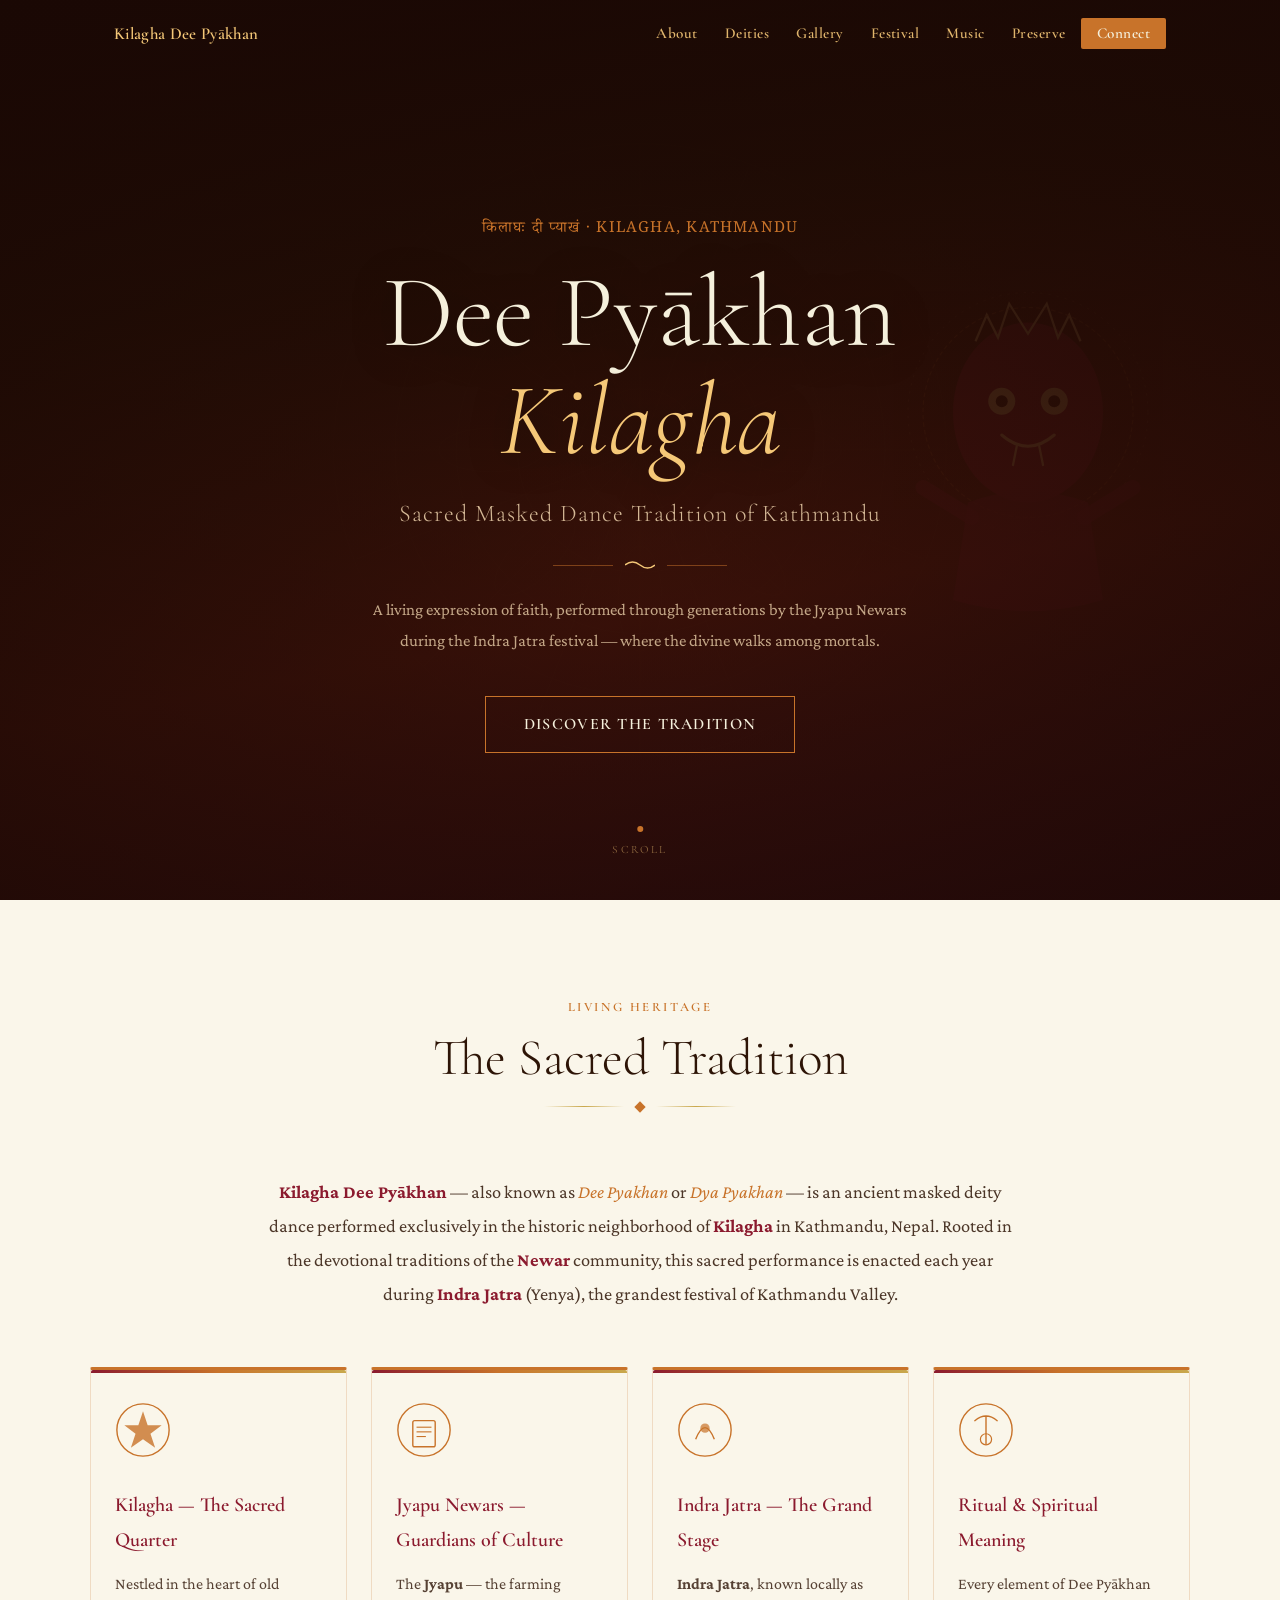
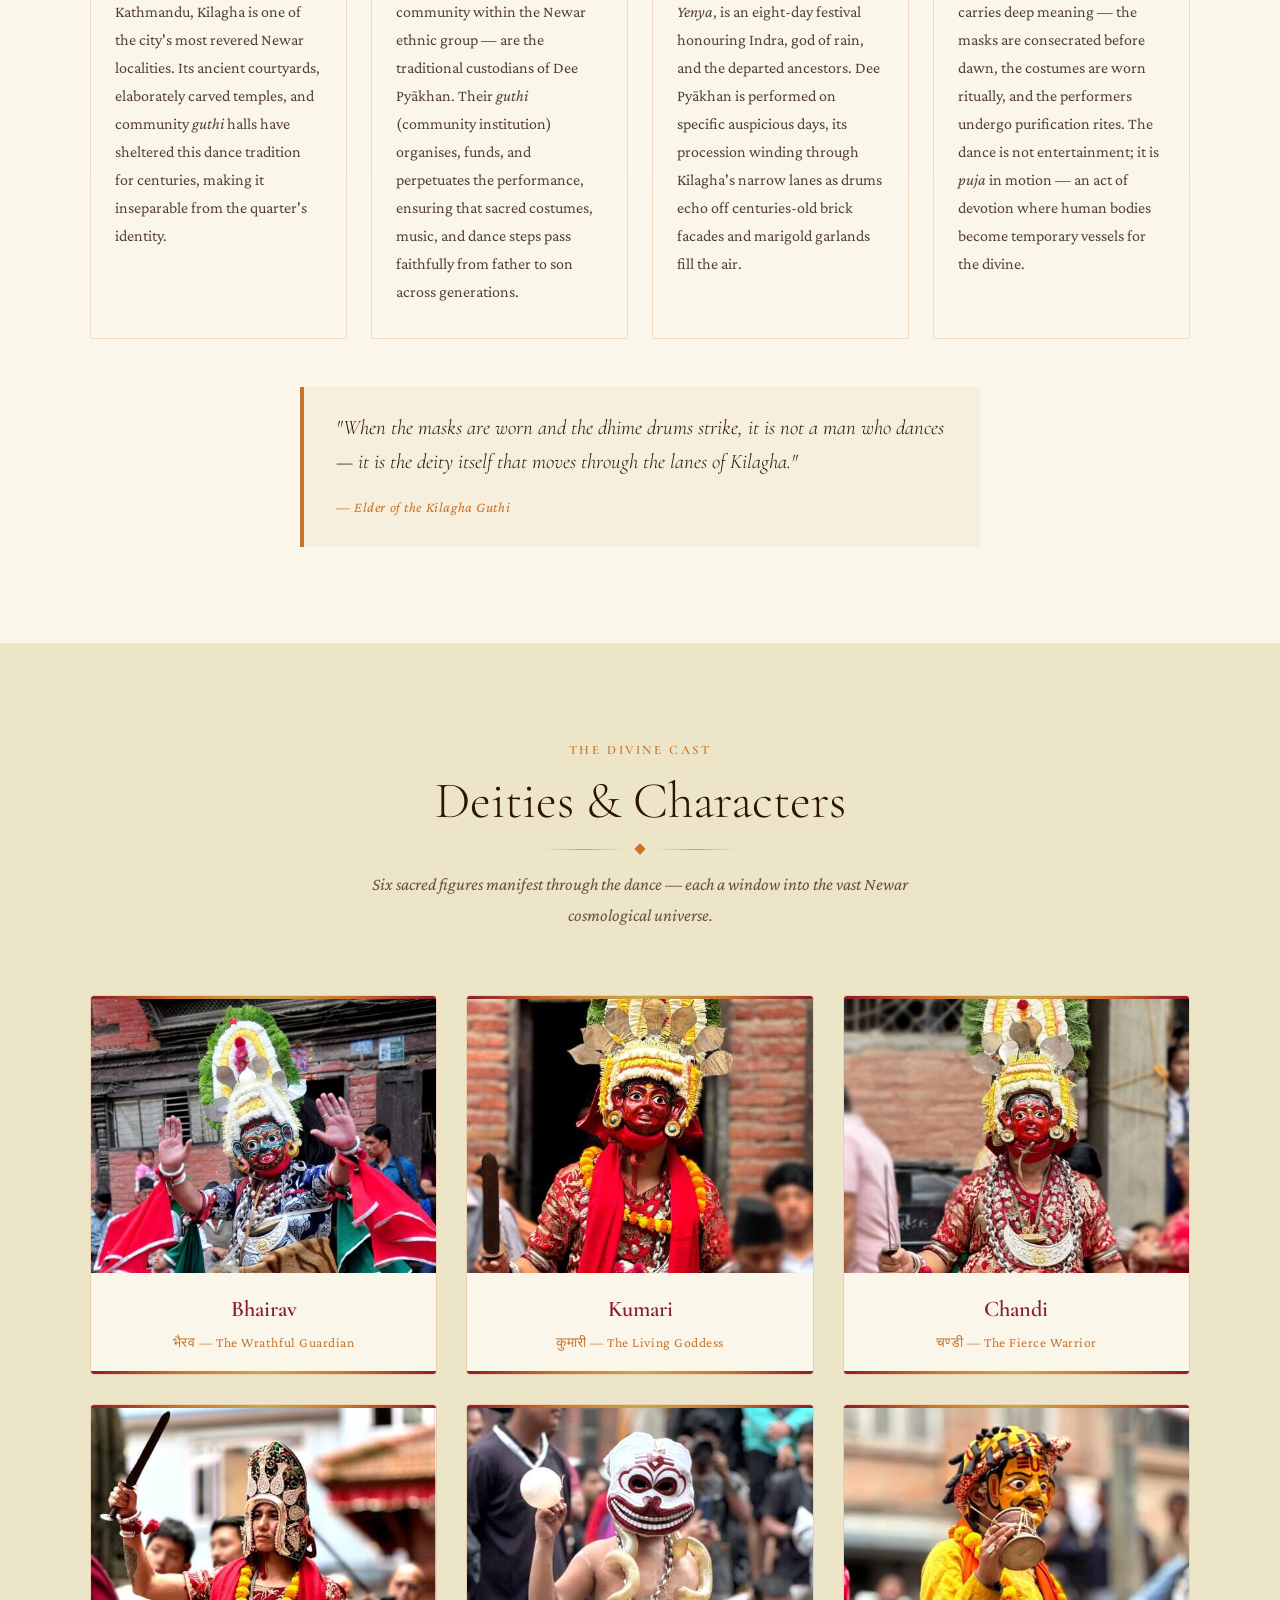
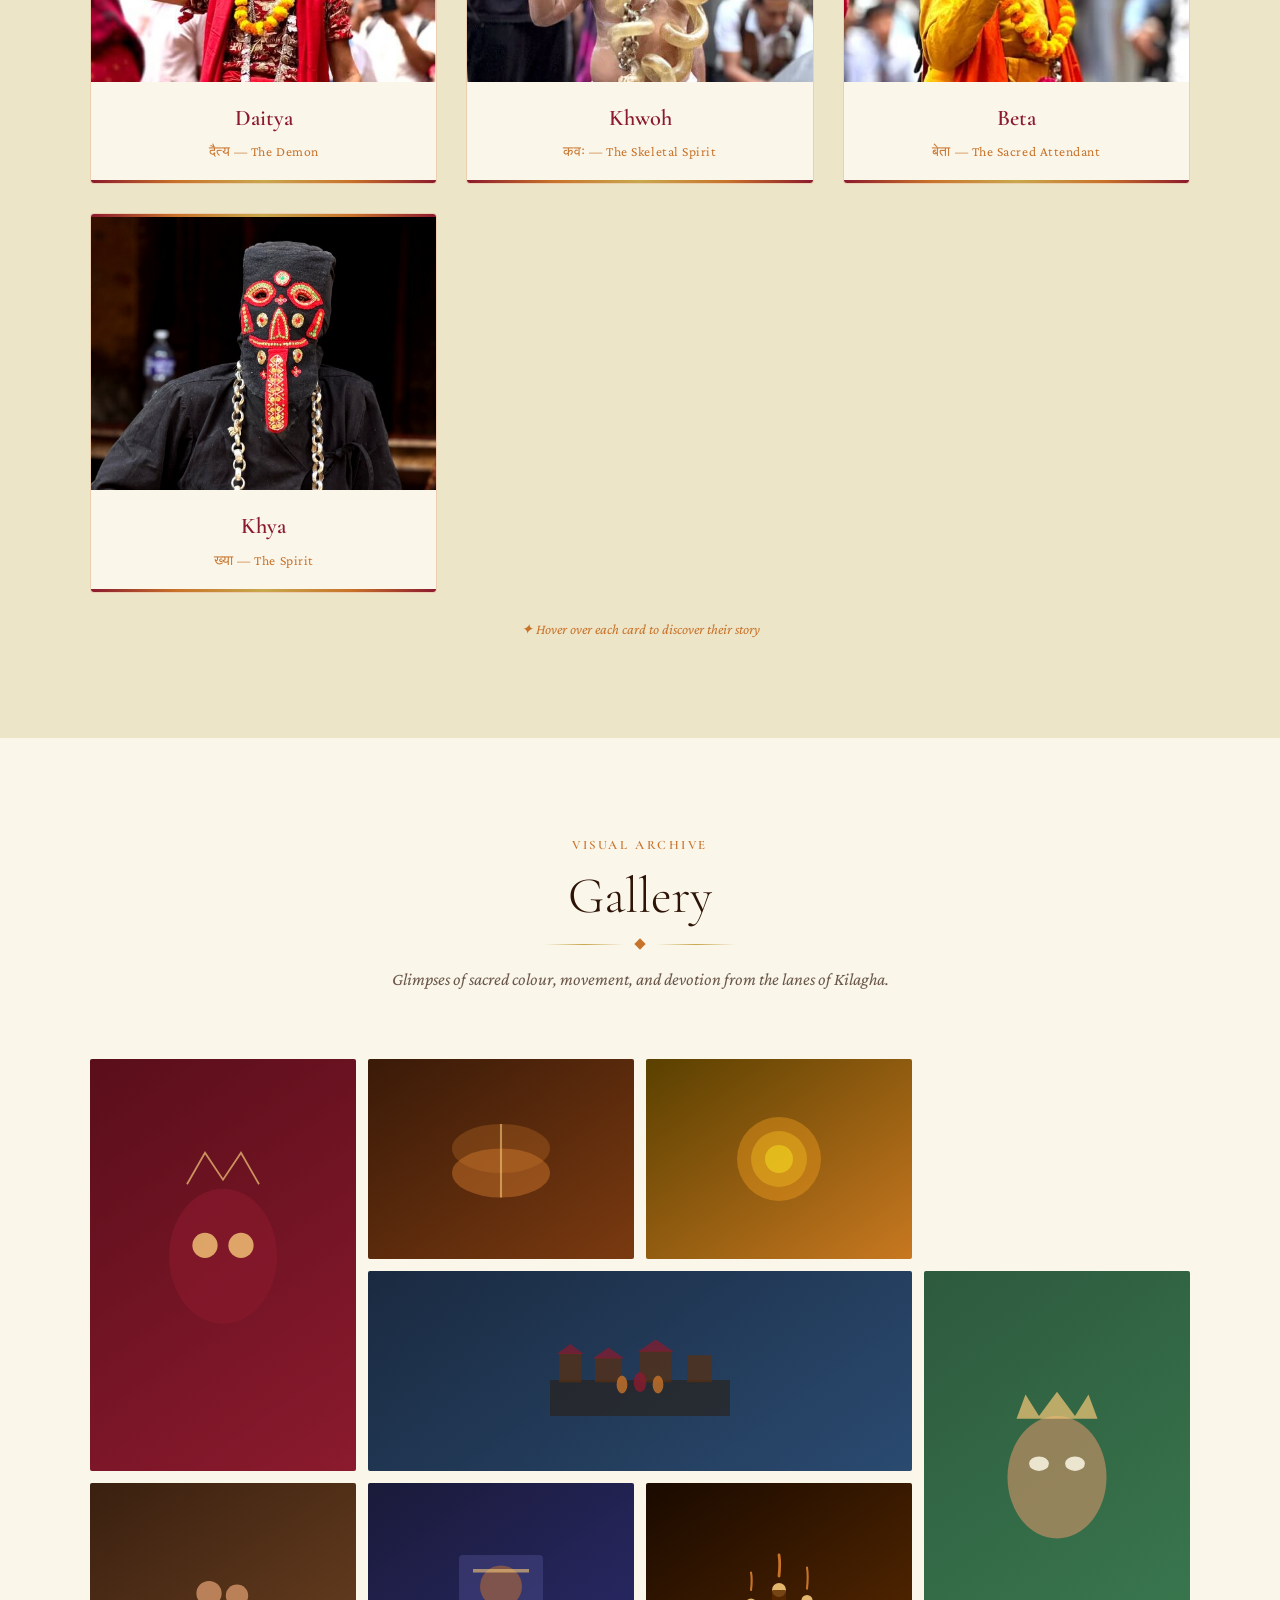
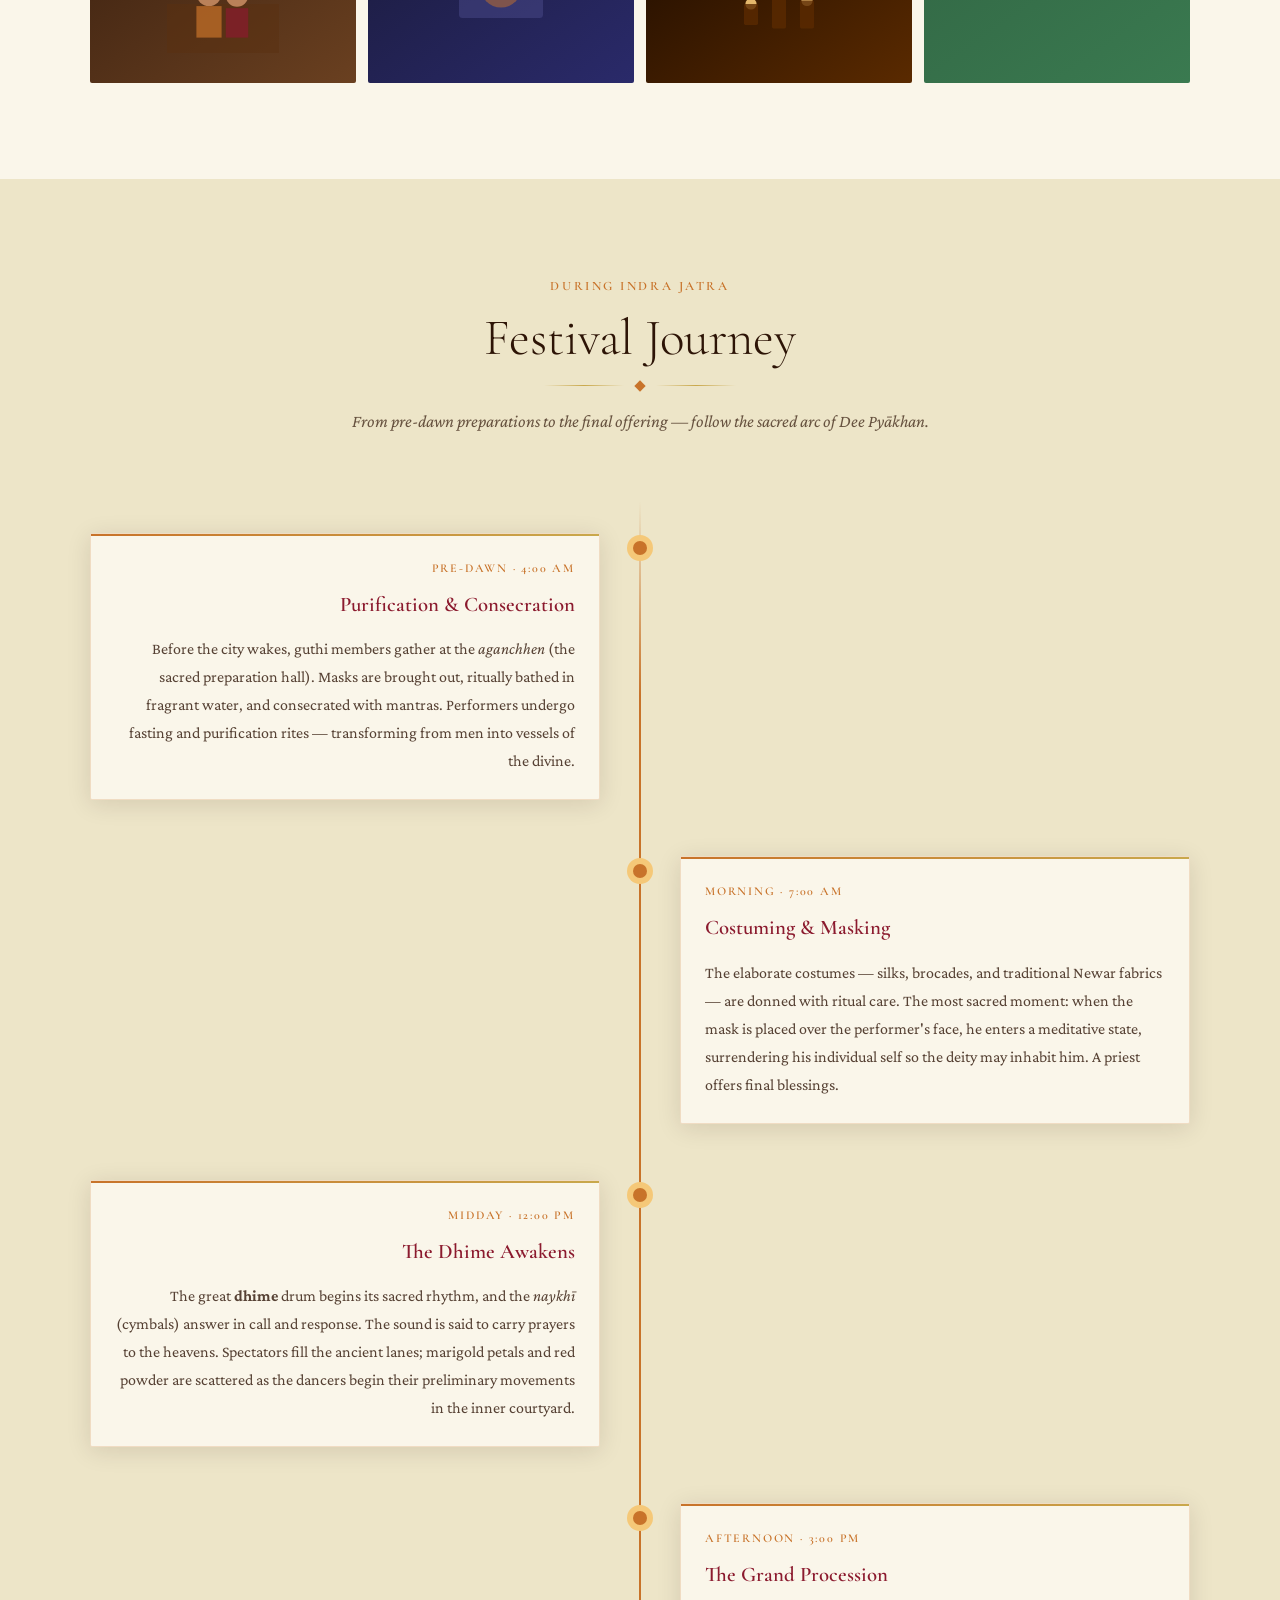
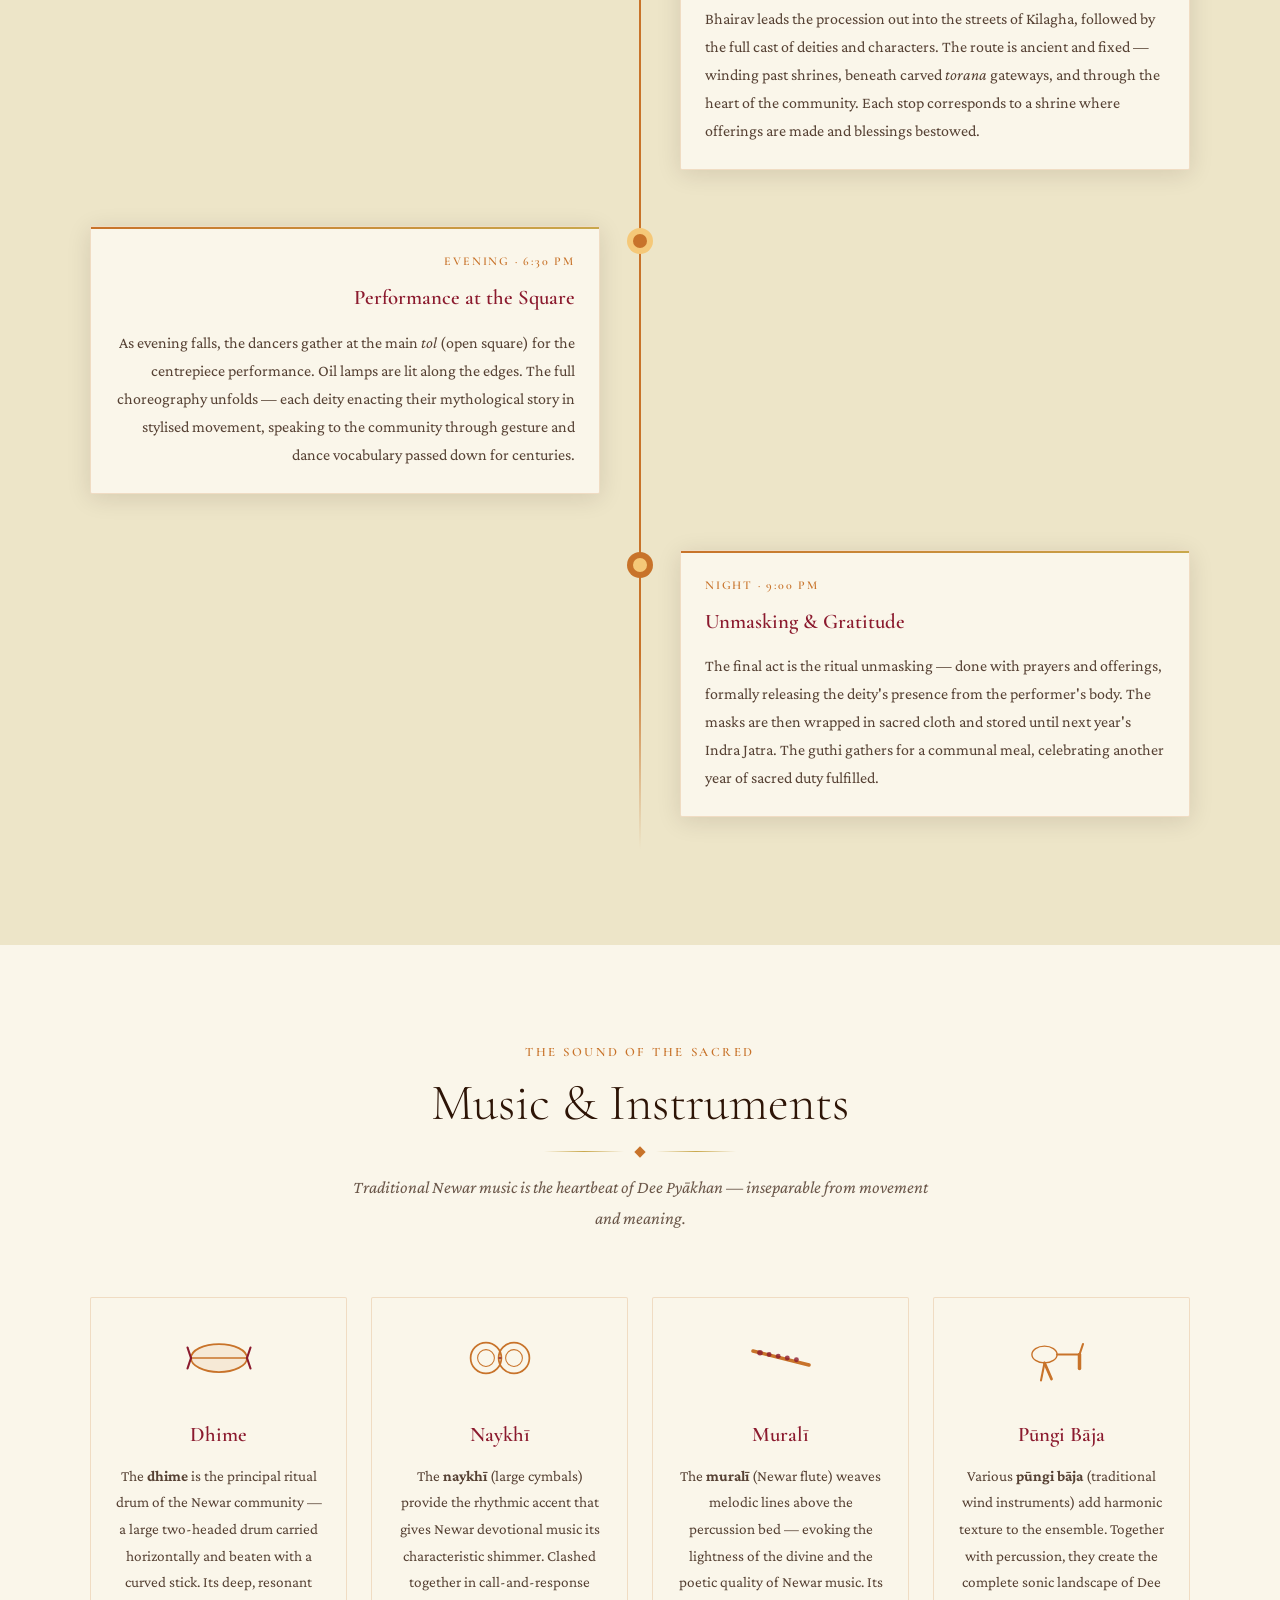
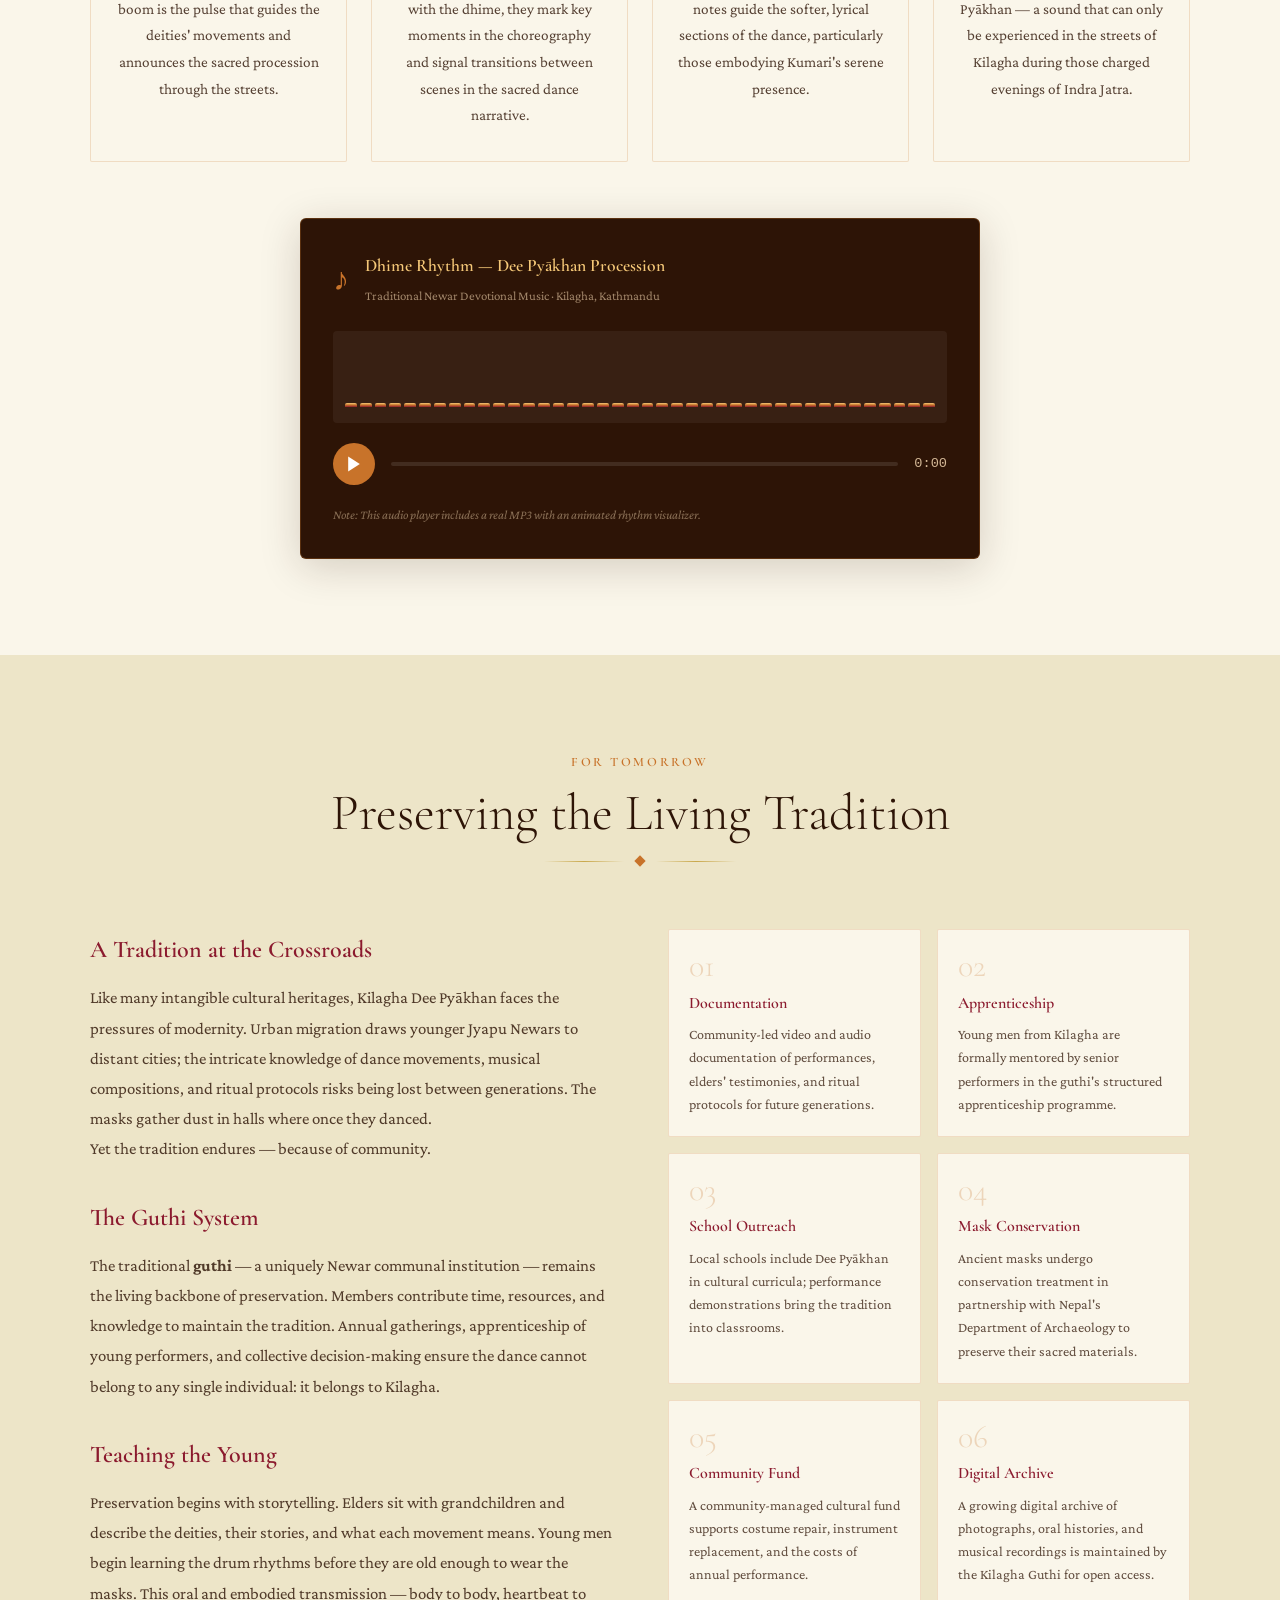
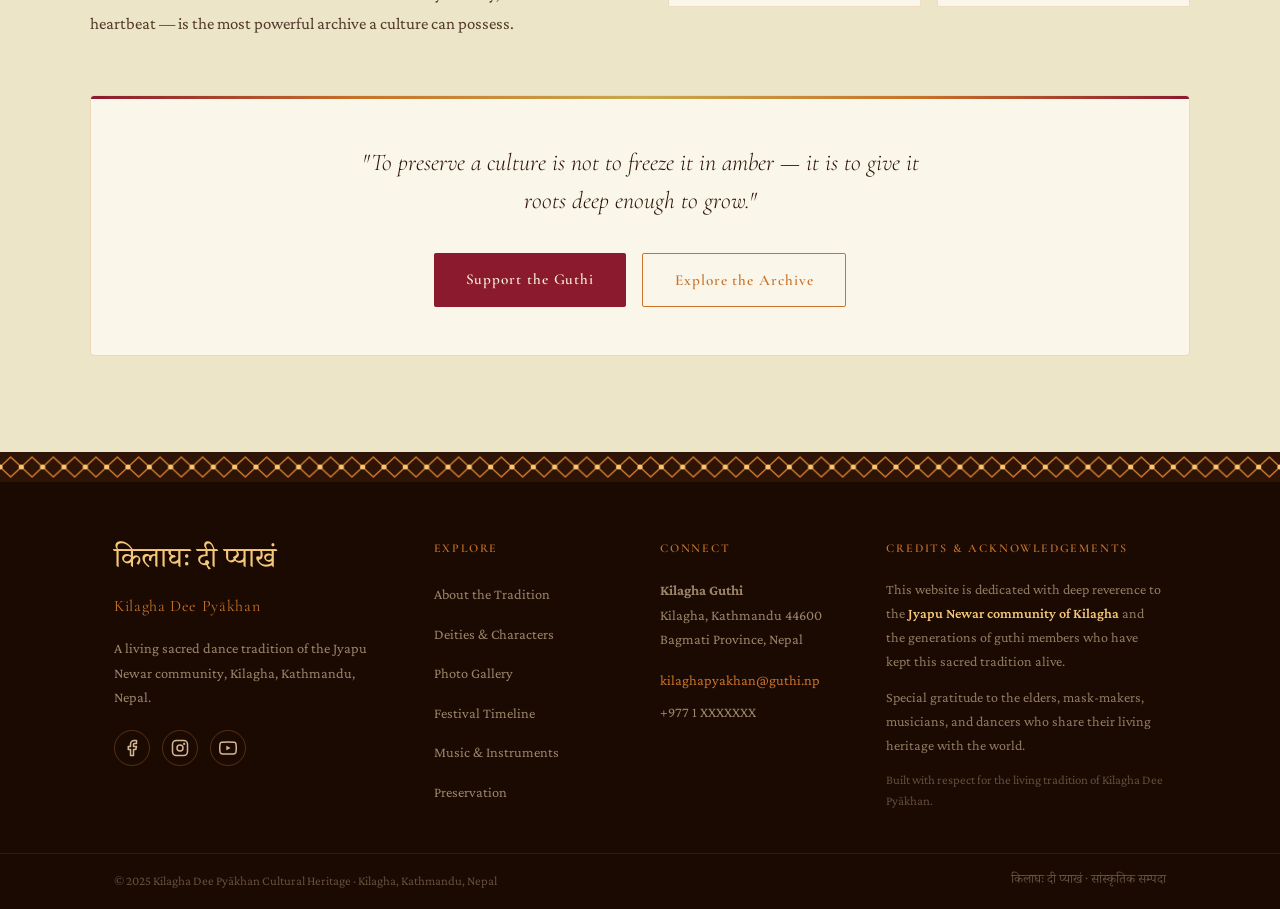
==== commit 4cc99256: "name correction" ====
--- a/index.html
+++ b/index.html
@@ -4,19 +4,20 @@
 <head>
     <meta charset="UTF-8" />
     <meta name="viewport" content="width=device-width, initial-scale=1.0" />
-    <title>Kilagha Dee Pyākhan — Sacred Masked Dance of Kathmandu</title>
-    <meta name="description" content="Dee Pyakhan is a traditional Newari cultural performance preserving Nepal's heritage and community traditions.">
+    <title>Kilagha Dee Pyākhan | Sacred Masked Dance of Kathmandu</title>
+    <meta name="description" content="Welcome to the official platform of Kilagha Dee Pyākhan. Discover the history, rituals, and cultural heritage of Kathmandu's ancient Newar masked dance.">
 
     <!-- Open Graph / Facebook -->
+    <meta property="og:logo" content="https://www.dee-pyakhan.org.np/assets/img/logo/logo.png" />
     <meta property="og:type" content="website" />
-    <meta property="og:title" content="Dee Pyākhan" />
-    <meta property="og:description" content="Dee Pyakhan is a traditional Newari cultural performance preserving Nepal's heritage and community traditions." />
+    <meta property="og:title" content="Kilagha Dee Pyākhan | Sacred Masked Dance of Kathmandu" />
+    <meta property="og:description" content="Welcome to the official platform of Kilagha Dee Pyākhan. Discover the history, rituals, and cultural heritage of Kathmandu's ancient Newar masked dance." />
     <meta property="og:image" content="https://www.dee-pyakhan.org.np/assets/img/og-image.jpg" />
     <meta property="og:url" content="https://www.dee-pyakhan.org.np" />
-    <meta property="og:site_name" content="Dee Pyākhan" />
+    <meta property="og:site_name" content="Kilagha Dee Pyākhan | Sacred Masked Dance of Kathmandu" />
     <meta name="twitter:card" content="summary_large_image" />
-    <meta name="twitter:title" content="Dee Pyākhan" />
-    <meta name="twitter:description" content="Dee Pyakhan is a traditional Newari cultural performance preserving Nepal's heritage and community traditions." />
+    <meta name="twitter:title" content="Kilagha Dee Pyākhan | Sacred Masked Dance of Kathmandu" />
+    <meta name="twitter:description" content="Welcome to the official platform of Kilagha Dee Pyākhan. Discover the history, rituals, and cultural heritage of Kathmandu's ancient Newar masked dance." />
     <meta name="twitter:image" content="https://www.dee-pyakhan.org.np/assets/img/og-image.jpg" />
 
     <!-- Favicon -->
@@ -24,7 +25,7 @@
     <link rel="icon" type="image/svg+xml" href="https://www.dee-pyakhan.org.np/assets/img/favicon/favicon.svg" />
     <link rel="shortcut icon" href="https://www.dee-pyakhan.org.np/assets/img/favicon/favicon.ico" />
     <link rel="apple-touch-icon" sizes="180x180" href="https://www.dee-pyakhan.org.np/assets/img/favicon/apple-touch-icon.png" />
-    <meta name="apple-mobile-web-app-title" content="Dee Pyākhan" />
+    <meta name="apple-mobile-web-app-title" content="Kilagha Dee Pyākhan | Sacred Masked Dance of Kathmandu" />
     <link rel="manifest" href="https://www.dee-pyakhan.org.np/assets/img/favicon/site.webmanifest" />
 
     <!-- styles scripts and fonts -->
@@ -276,7 +277,7 @@
                     <div class="deity-card-inner">
                         <div class="deity-front">
                             <div class="deity-image" style="background-color:#5a0e1a;">
-                                <img src="/assets/img/characters/bhairav.jpg" class="deity-svg">
+                                <img src="/assets/img/characters/bhairav.jpg" alt="bhairav" lazy="loading" class="deity-svg">
                             </div>
                             <div class="deity-info">
                                 <h3 class="deity-name">Bhairav</h3>
@@ -299,7 +300,7 @@
                     <div class="deity-card-inner">
                         <div class="deity-front">
                             <div class="deity-image" style="background-color:#2d5a3d;">
-                                <img src="/assets/img/characters/kumari.jpg" class="deity-svg">
+                                <img src="/assets/img/characters/kumari.jpg" alt="kumari" lazy="loading" class="deity-svg">
                             </div>
                             <div class="deity-info">
                                 <h3 class="deity-name">Kumari</h3>
@@ -321,7 +322,7 @@
                     <div class="deity-card-inner">
                         <div class="deity-front">
                             <div class="deity-image" style="background-color:#4a2060;">
-                               <img src="/assets/img/characters/chandi.jpg" class="deity-svg">
+                               <img src="/assets/img/characters/chandi.jpg" alt="chandi" lazy="loading" class="deity-svg">
                             </div>
                             <div class="deity-info">
                                 <h3 class="deity-name">Chandi</h3>
@@ -344,7 +345,7 @@
                     <div class="deity-card-inner">
                         <div class="deity-front">
                             <div class="deity-image" style="background-color:#1a3a2a;">
-                                <img src="/assets/img/characters/daitya.jpg" class="deity-svg">
+                                <img src="/assets/img/characters/daitya.jpg" alt="daitya" lazy="loading" class="deity-svg">
                             </div>
                             <div class="deity-info">
                                 <h3 class="deity-name">Daitya</h3>
@@ -367,7 +368,7 @@
                     <div class="deity-card-inner">
                         <div class="deity-front">
                             <div class="deity-image" style="background-color:#3a2a10;">
-                                <img src="/assets/img/characters/kawoh.jpg" class="deity-svg">
+                                <img src="/assets/img/characters/kawoh.jpg" alt="kawoh" lazy="loading" class="deity-svg">
                             </div>
                             <div class="deity-info">
                                 <h3 class="deity-name">Khwoh</h3>
@@ -390,7 +391,7 @@
                     <div class="deity-card-inner">
                         <div class="deity-front">
                             <div class="deity-image" style="background-color:#3a1a10;">
-                                <img src="/assets/img/characters/beta.jpg" class="deity-svg">
+                                <img src="/assets/img/characters/beta.jpg" alt="beta" lazy="loading" class="deity-svg">
                             </div>
                             <div class="deity-info">
                                 <h3 class="deity-name">Beta</h3>
@@ -413,7 +414,7 @@
                     <div class="deity-card-inner">
                         <div class="deity-front">
                             <div class="deity-image" style="background-color:#3a2a10;">
-                                <img src="/assets/img/characters/khya.jpg" class="deity-svg">
+                                <img src="/assets/img/characters/khya.jpg" alt="khya" lazy="loading" class="deity-svg">
                             </div>
                             <div class="deity-info">
                                 <h3 class="deity-name">Khya</h3>
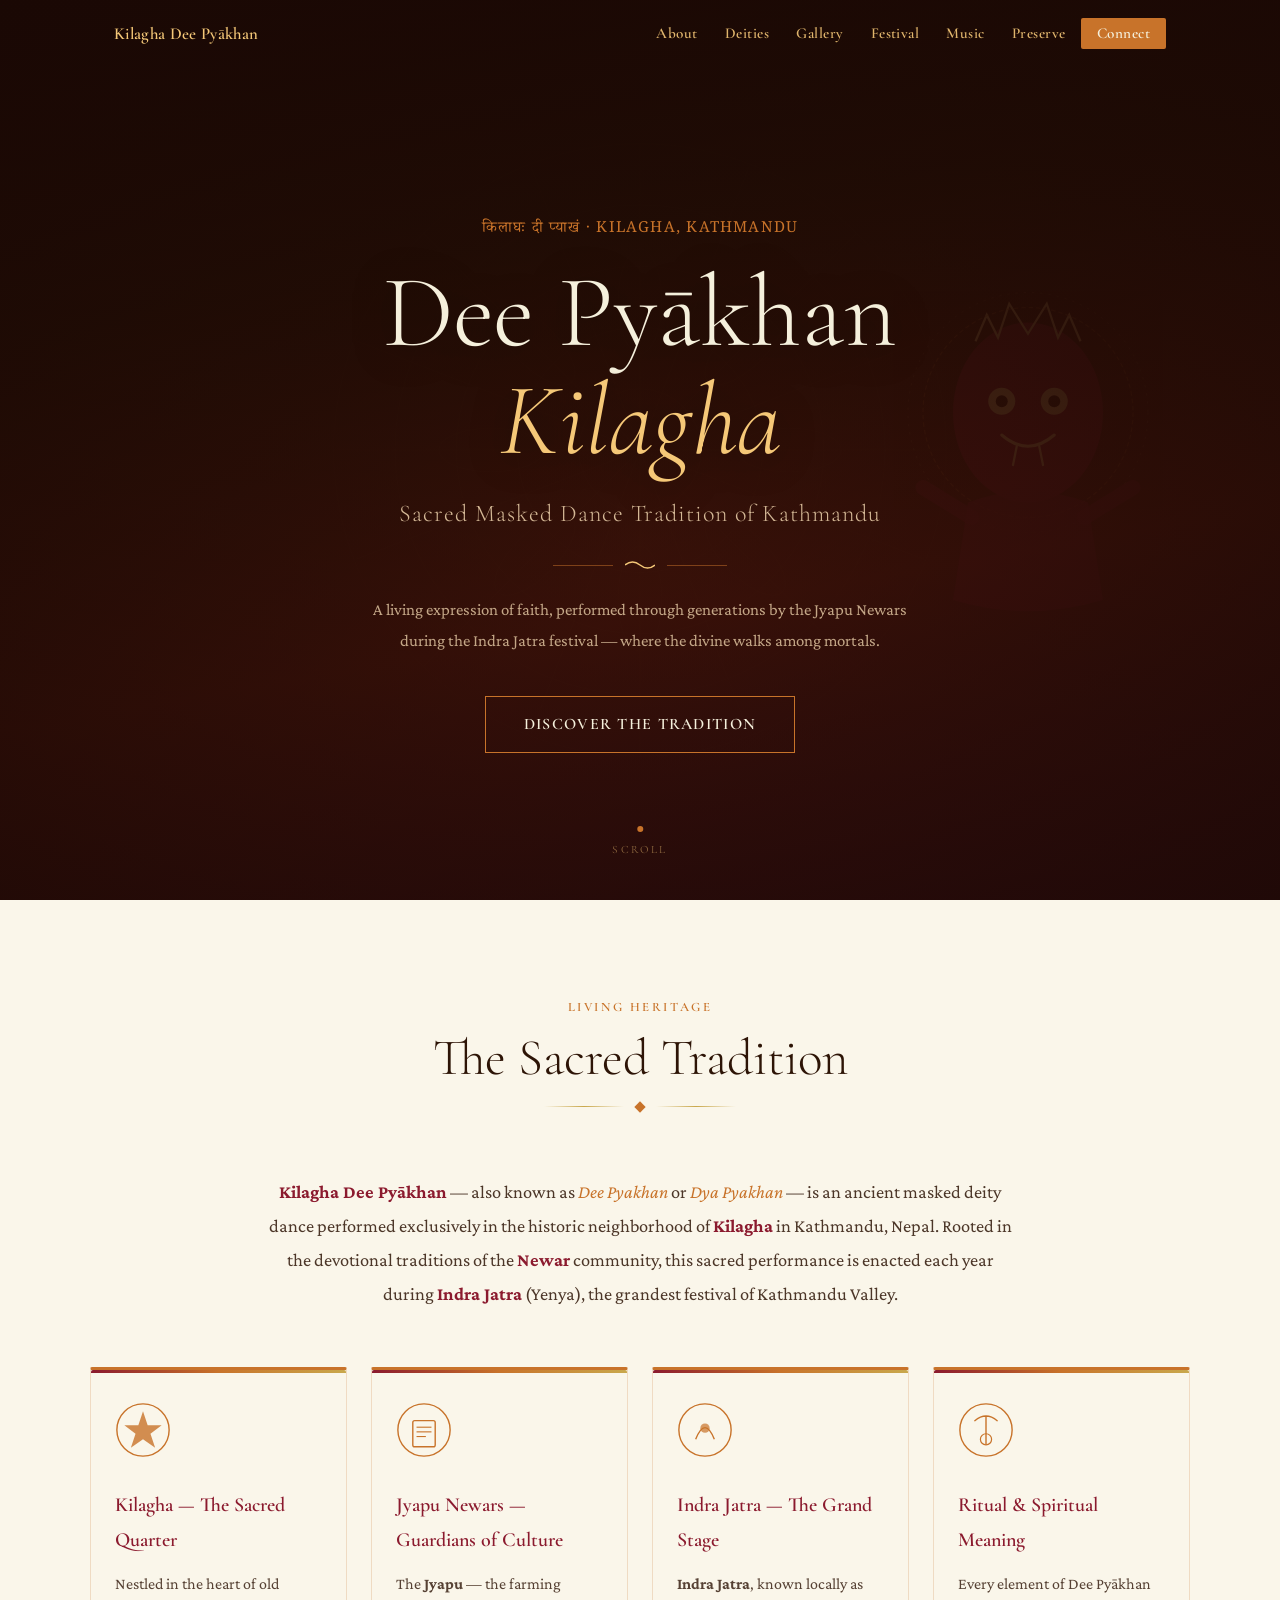
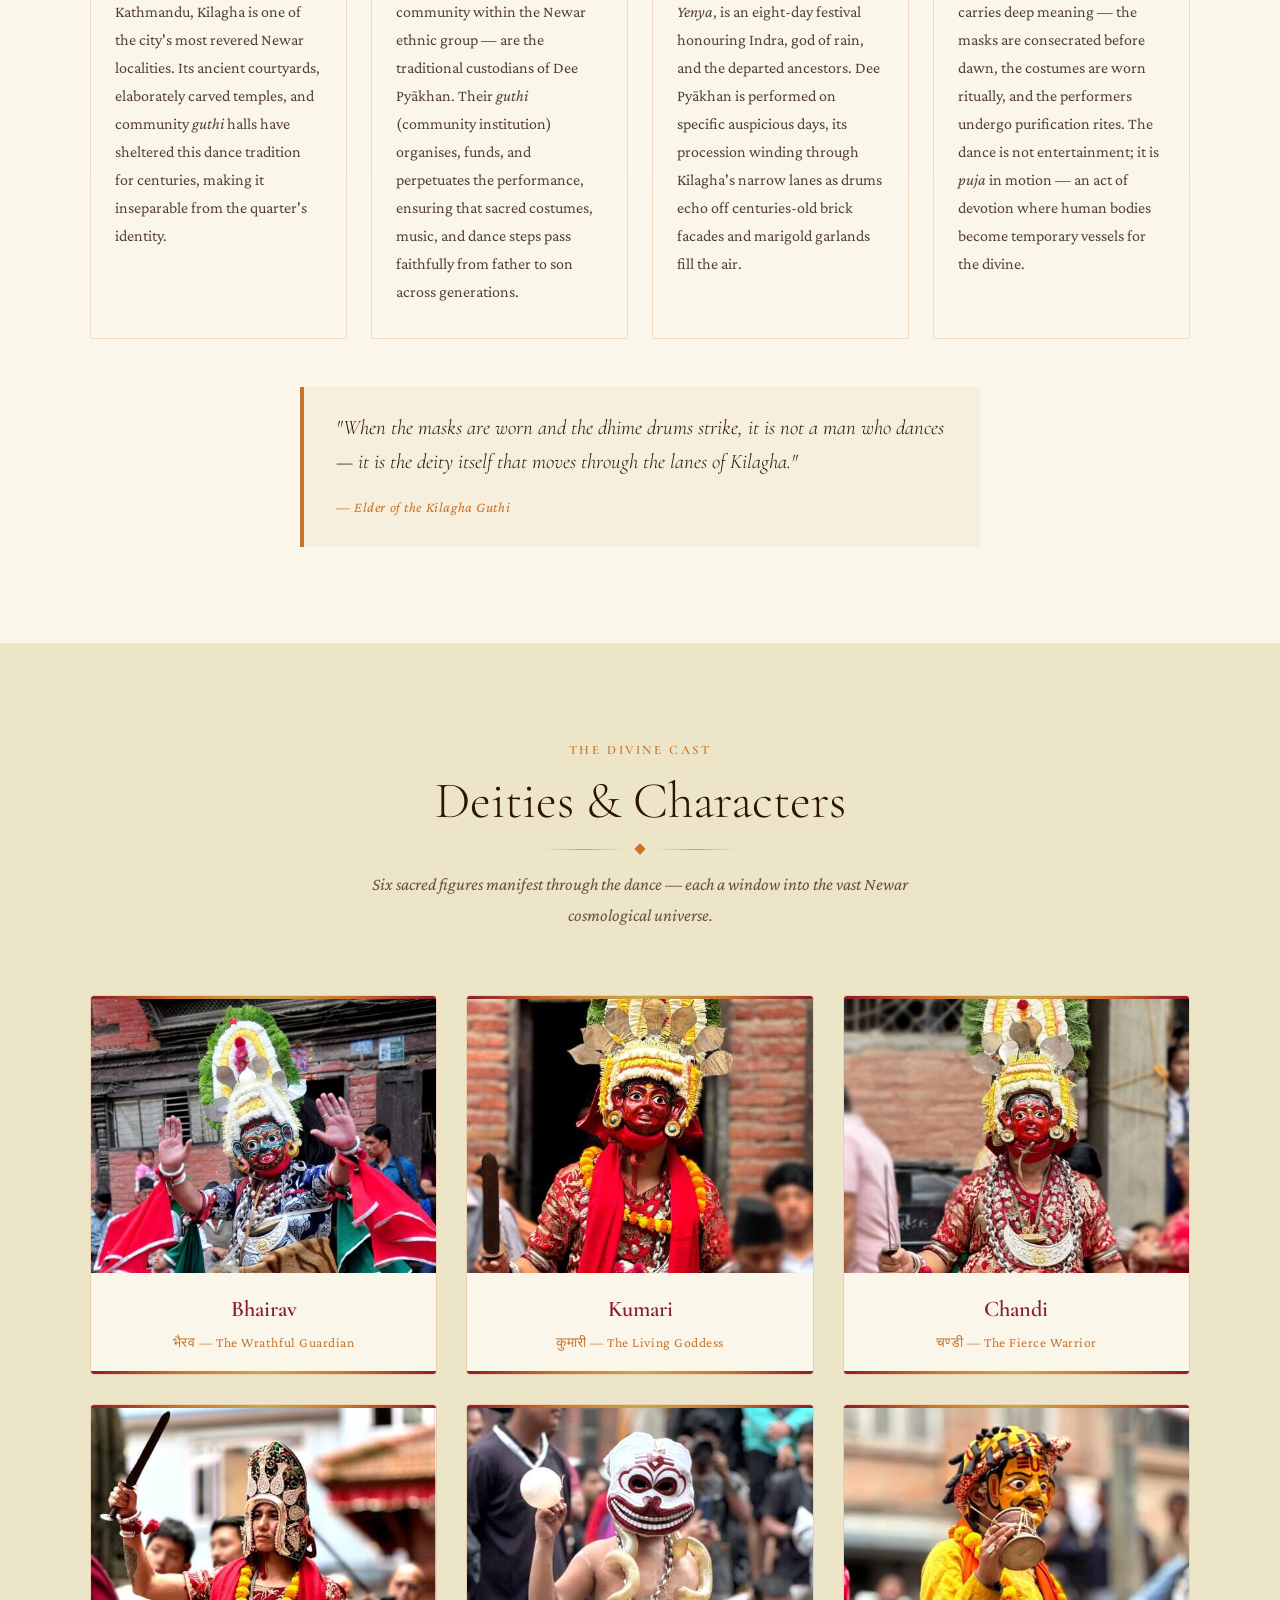
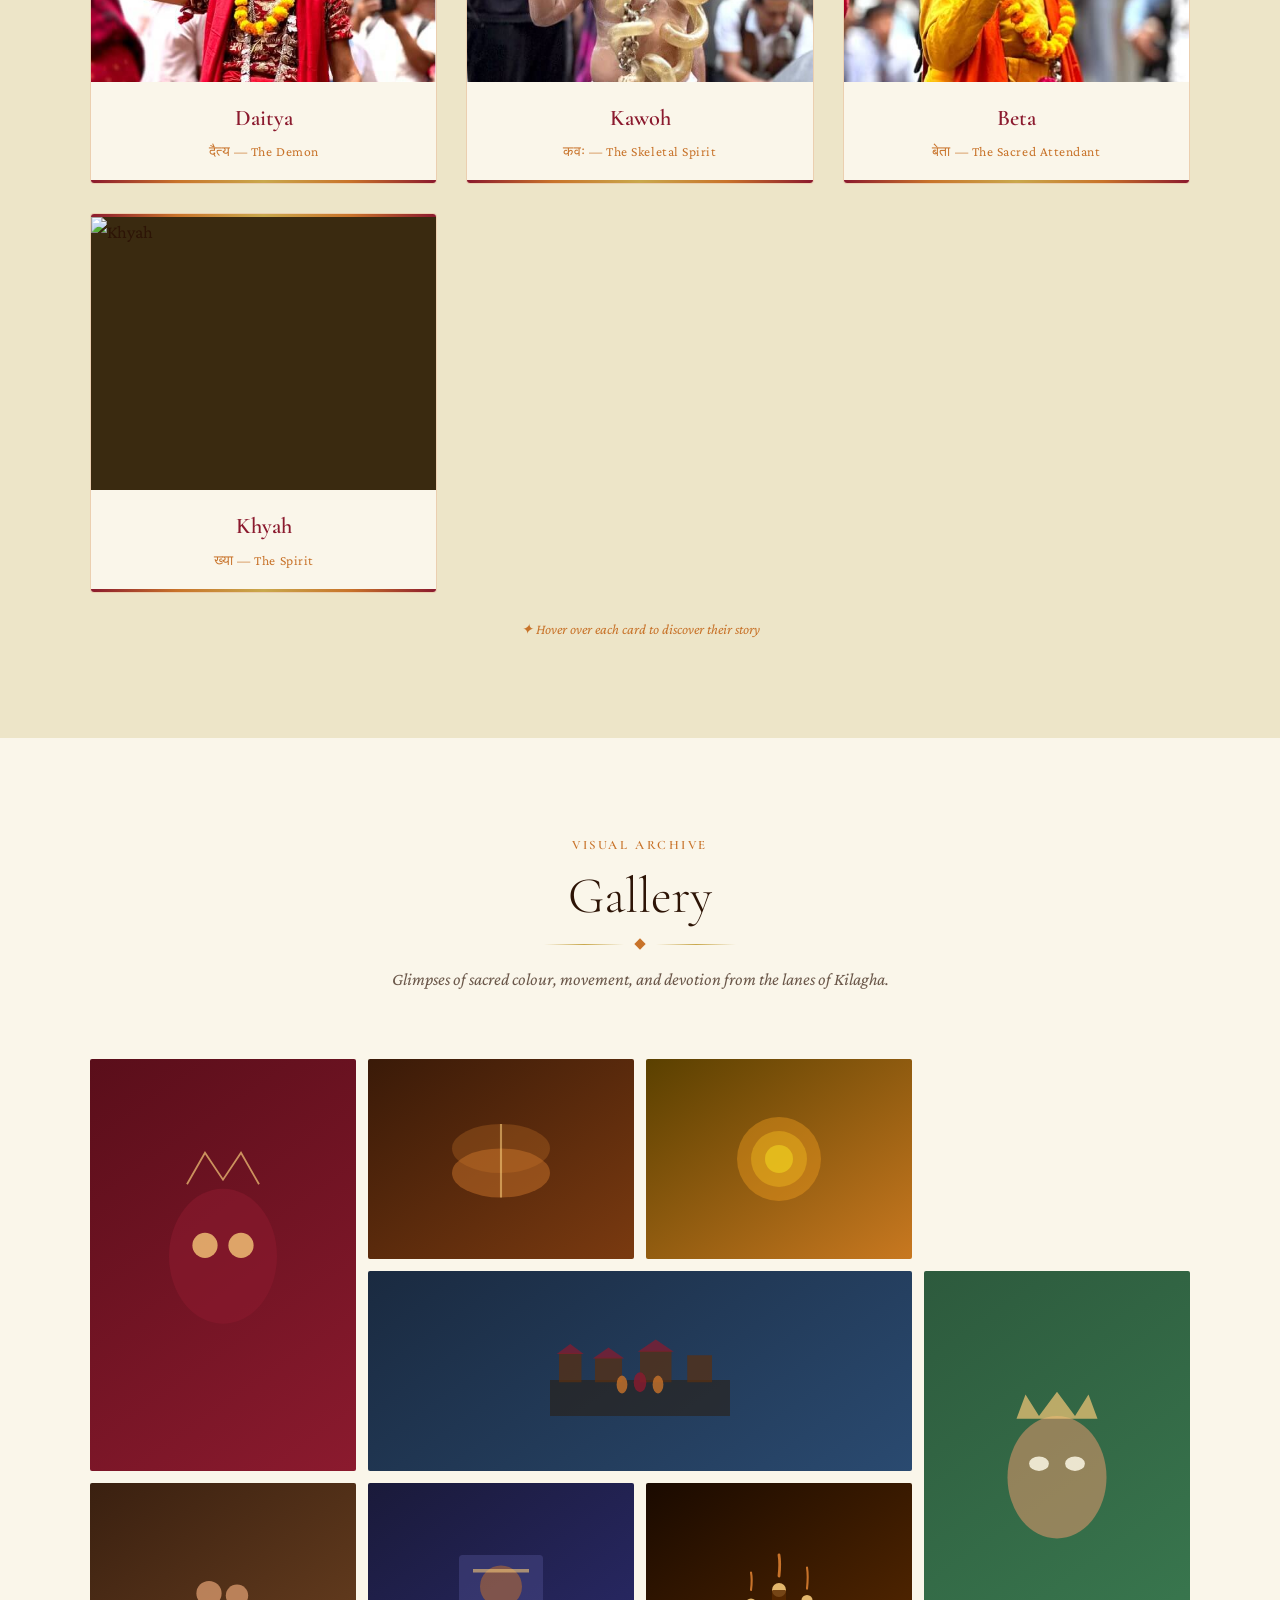
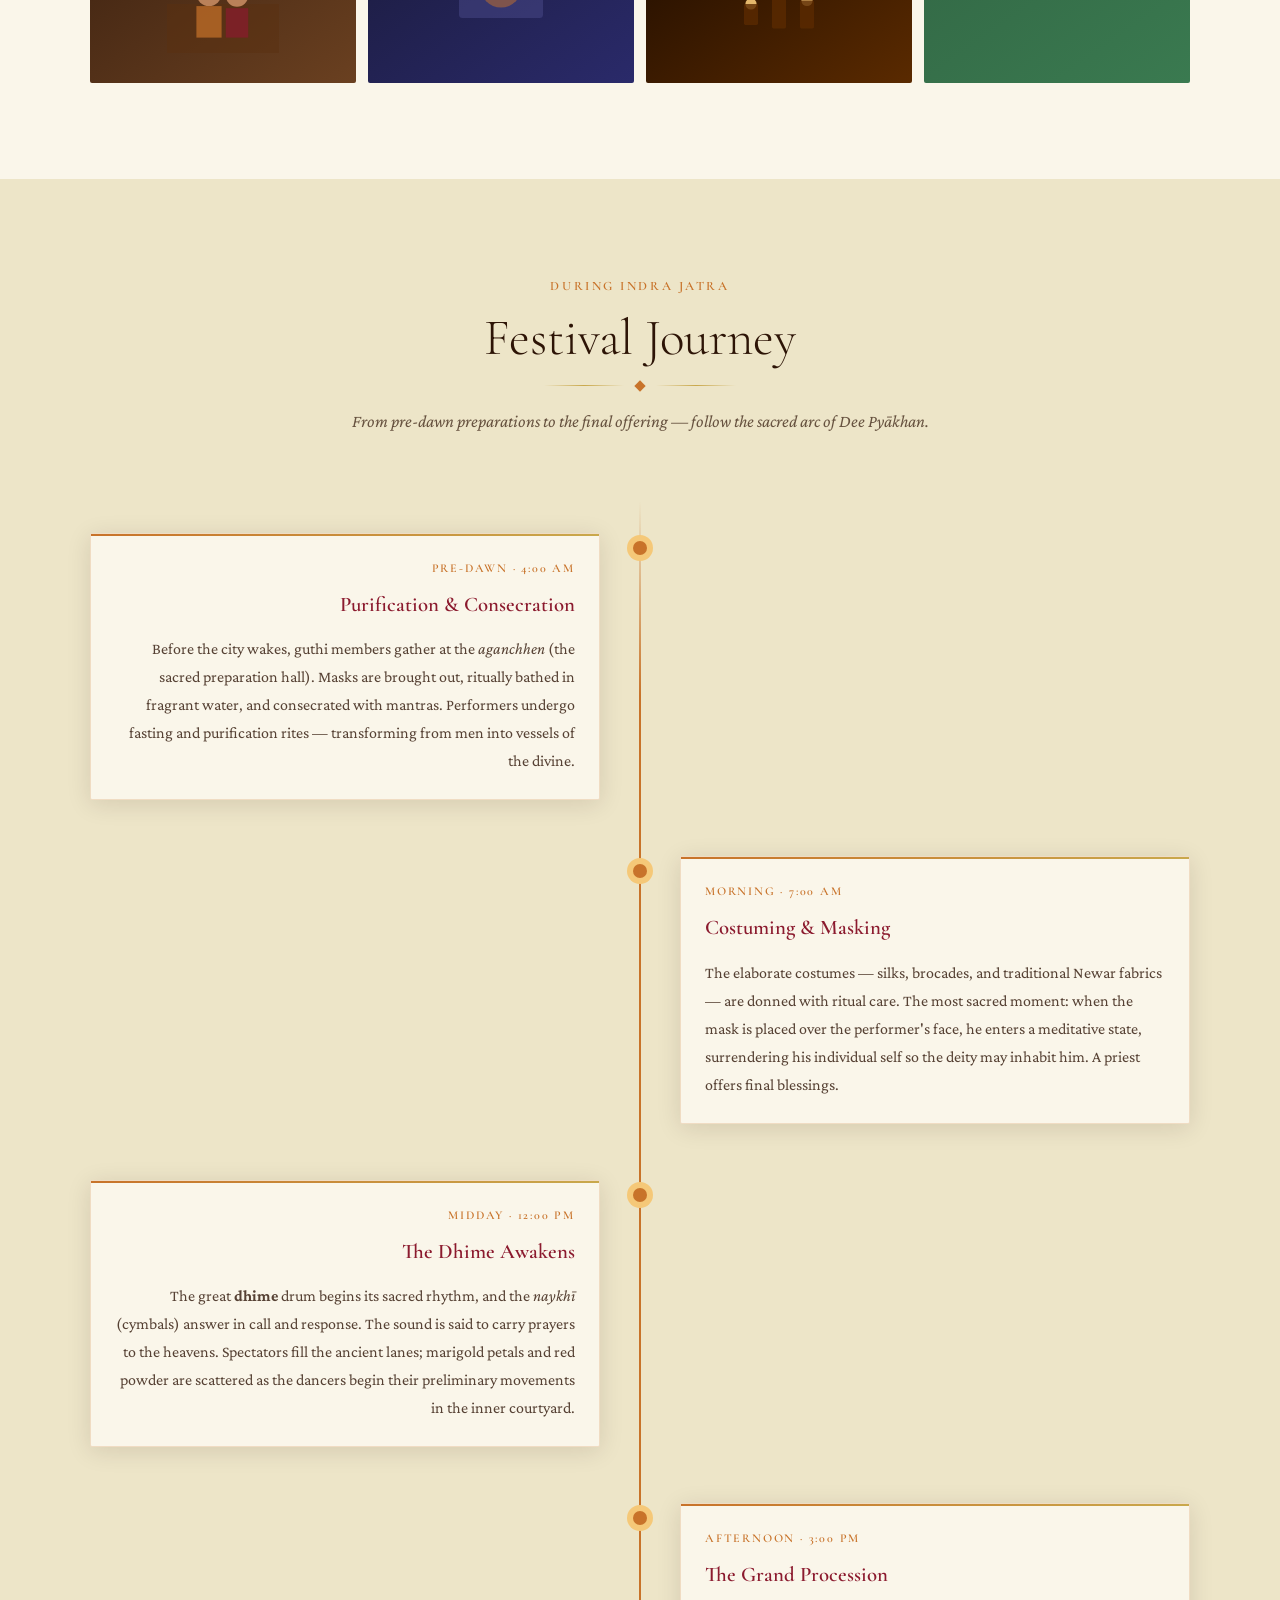
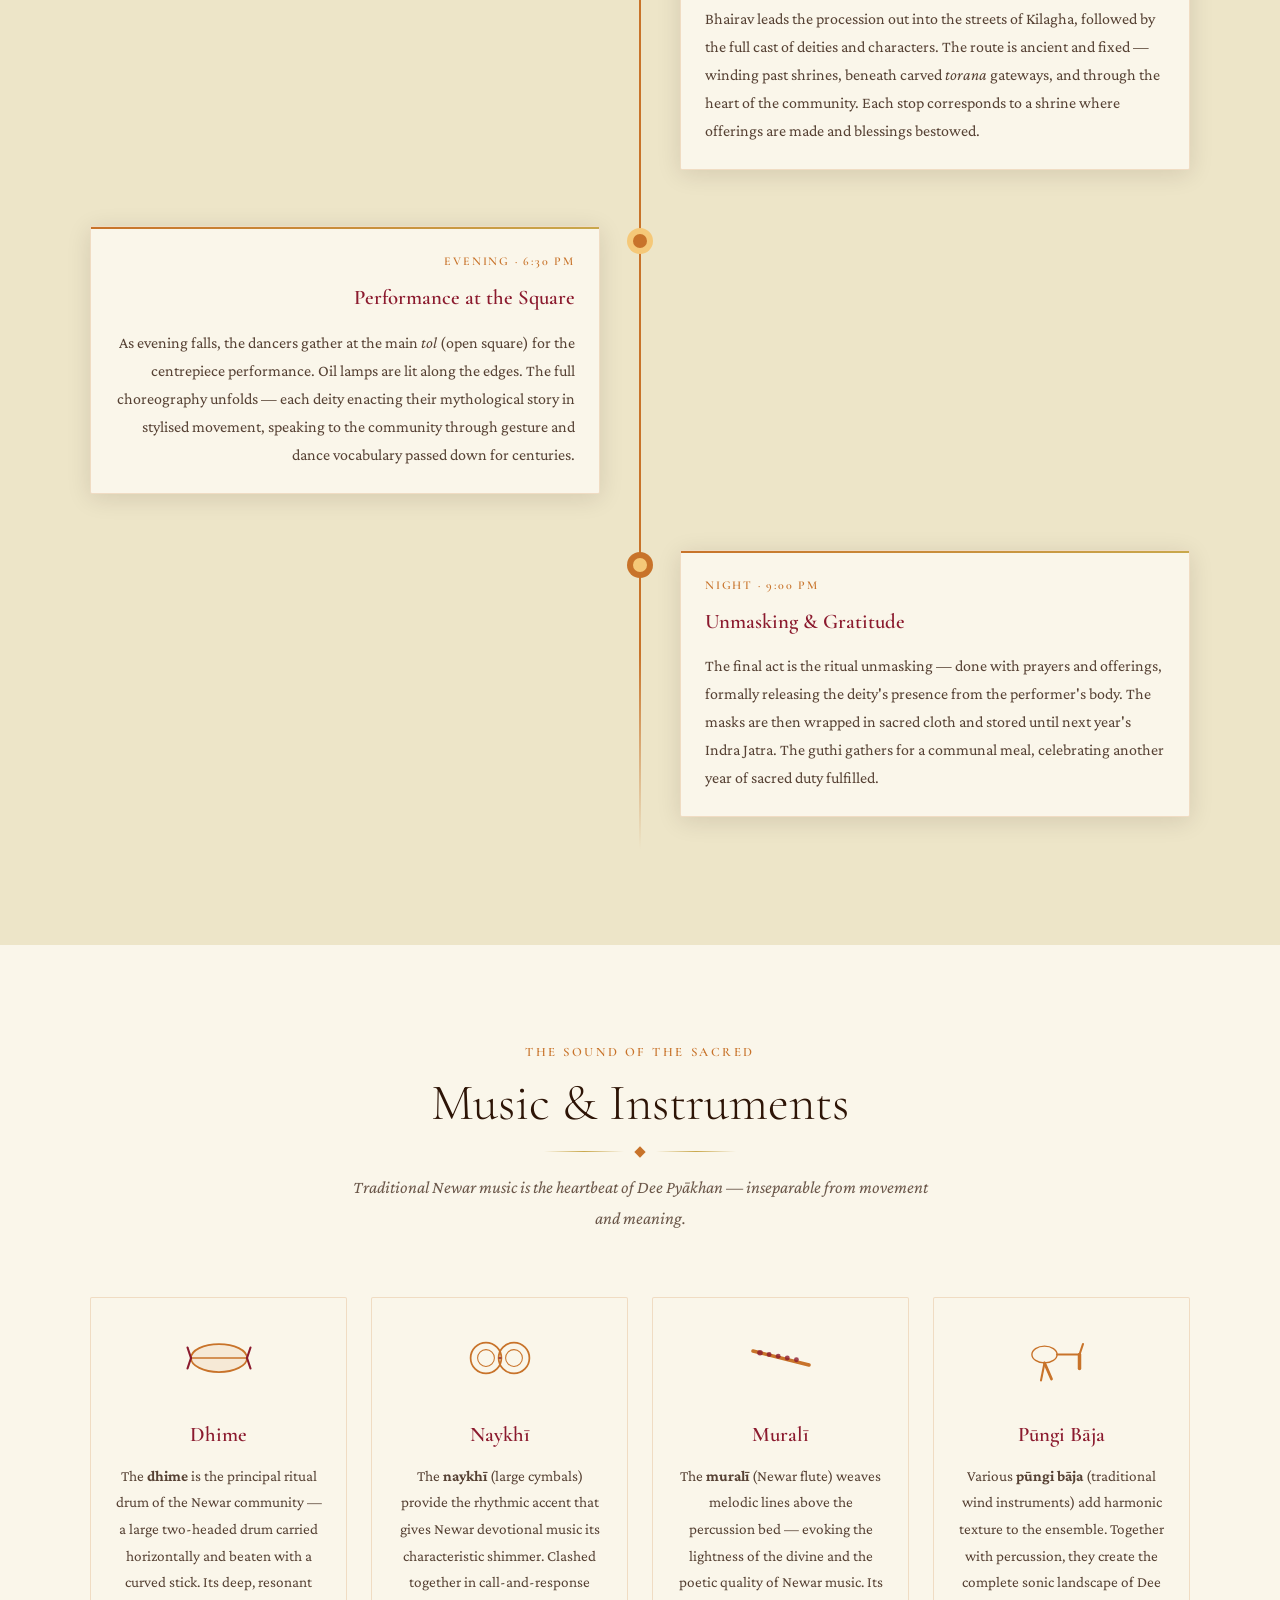
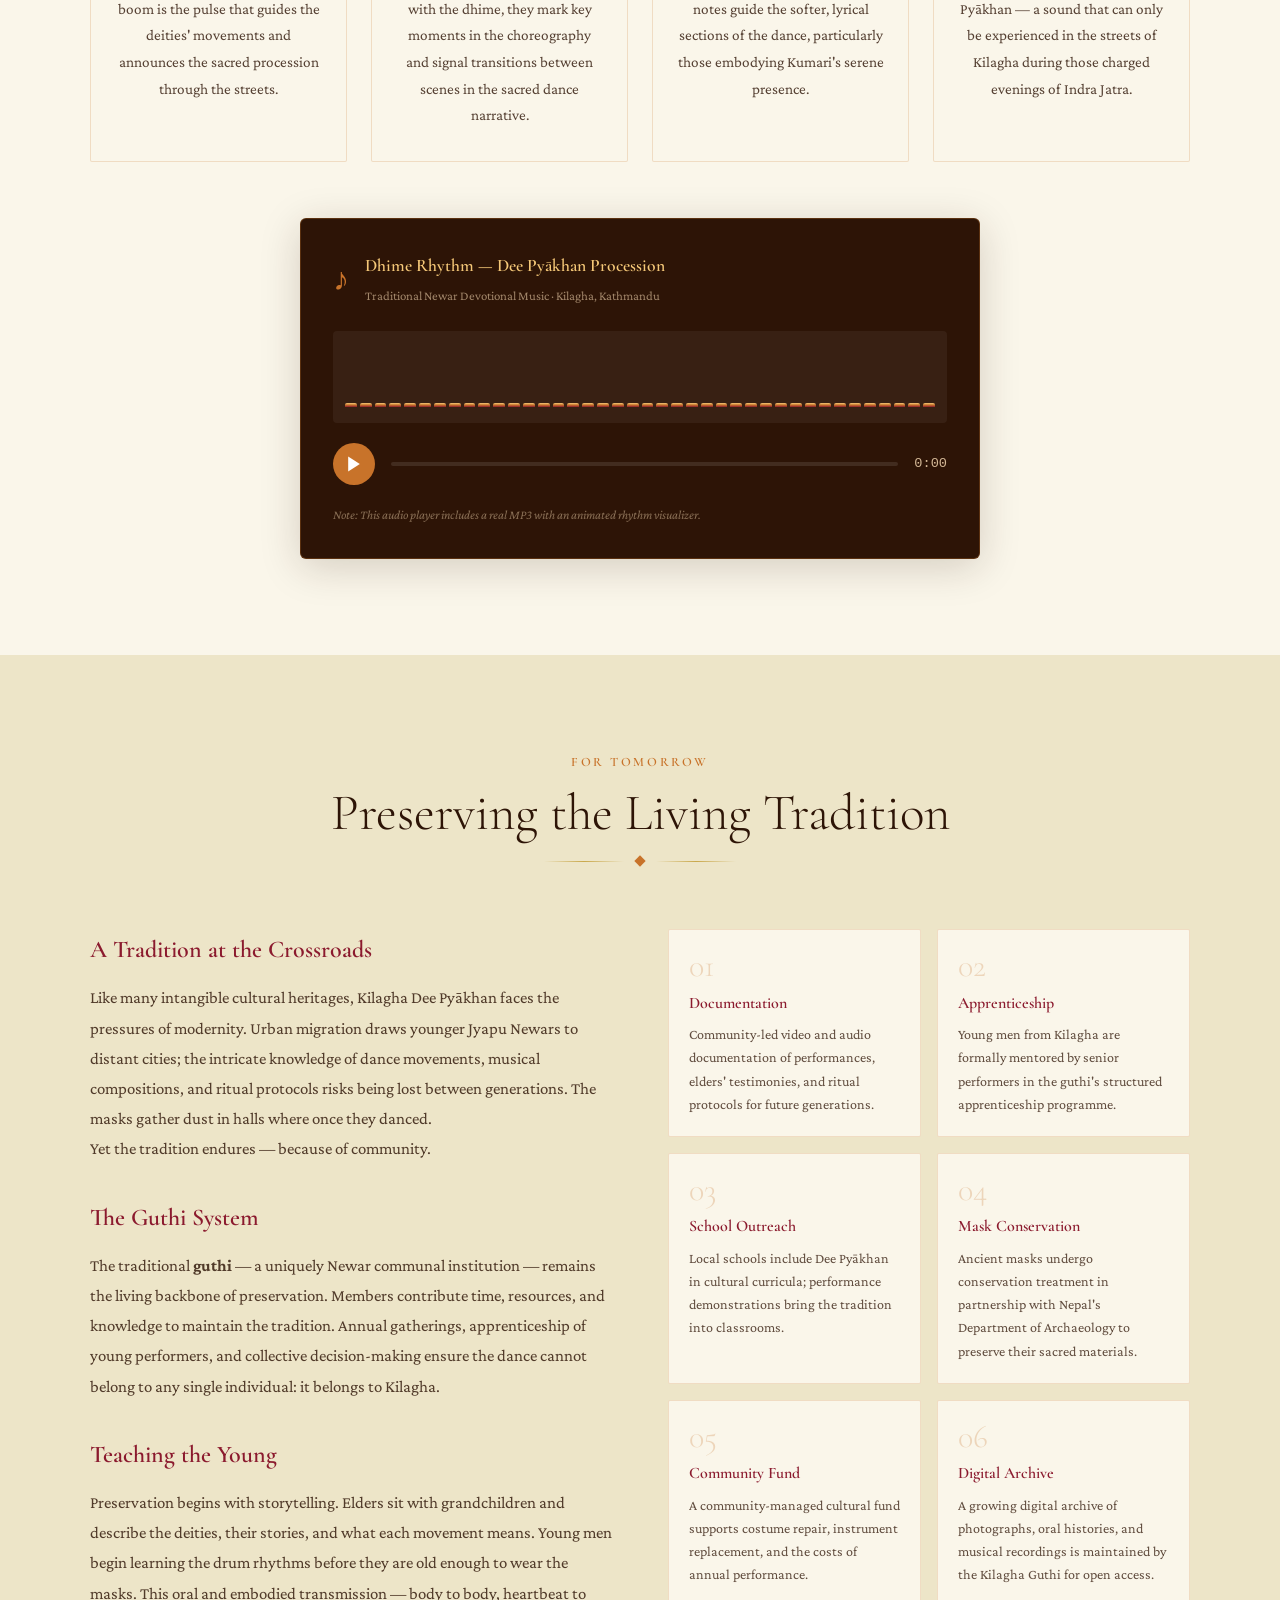
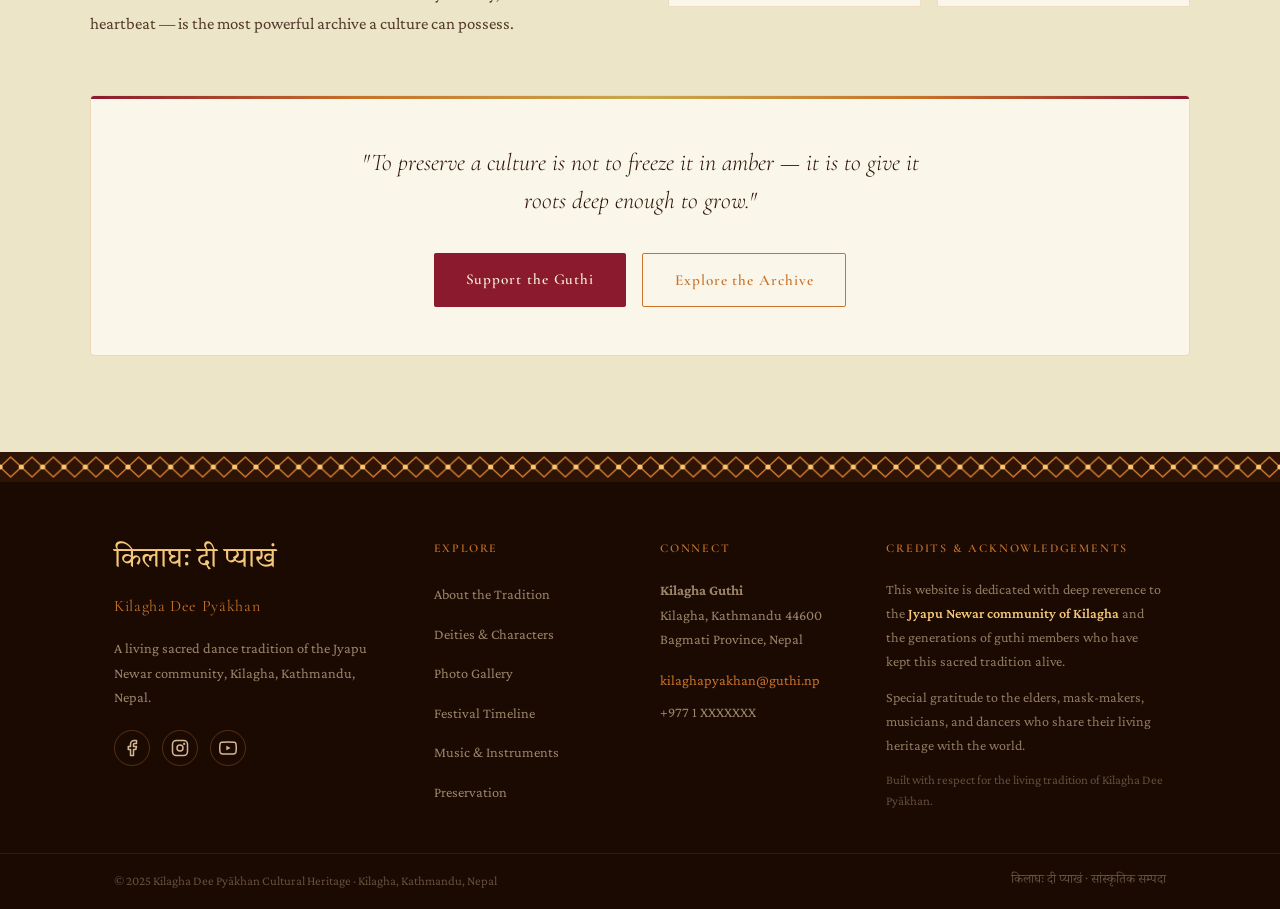
==== commit ed33fd4e: "name correction" ====
--- a/index.html
+++ b/index.html
@@ -371,14 +371,14 @@
                                 <img src="/assets/img/characters/kawoh.jpg" alt="kawoh" lazy="loading" class="deity-svg">
                             </div>
                             <div class="deity-info">
-                                <h3 class="deity-name">Khwoh</h3>
+                                <h3 class="deity-name">Kawoh</h3>
                                 <p class="deity-role">कवः — The Skeletal Spirit</p>
                             </div>
                         </div>
                         <div class="deity-back">
-                            <h3>Khwoh</h3>
-                            <p>Kawah (also called Kawan or Kawanchā) is a skeletal spirit figure found in Newar
-                                mythology and sacred masked dance traditions. In folklore, Kawah exists as the opposite
+                            <h3>Kawoh</h3>
+                            <p>Kawoh (also called Kawanchā) is a skeletal spirit figure found in Newar
+                                mythology and sacred masked dance traditions. In folklore, Kawoh exists as the opposite
                                 or twin counterpart of Khyah — representing bone, death, the spirit realm, and the
                                 hidden forces that exist beyond ordinary life.</p>
                             <span class="deity-badge">SKELETAL SPIRIT</span>
@@ -409,22 +409,22 @@
                     </div>
                 </div>
 
-                <!-- Khya -->
+                <!-- Khyah -->
                 <div class="deity-card reveal" style="transition-delay:0.7s">
                     <div class="deity-card-inner">
                         <div class="deity-front">
                             <div class="deity-image" style="background-color:#3a2a10;">
-                                <img src="/assets/img/characters/khya.jpg" alt="khya" lazy="loading" class="deity-svg">
+                                <img src="/assets/img/characters/Khyah.jpg" alt="Khyah" lazy="loading" class="deity-svg">
                             </div>
                             <div class="deity-info">
-                                <h3 class="deity-name">Khya</h3>
+                                <h3 class="deity-name">Khyah</h3>
                                 <p class="deity-role">ख्या — The Spirit</p>
                             </div>
                         </div>
                         <div class="deity-back">
-                            <h3>Khya</h3>
-                            <p>Khya is a spirit entity from Newar mythology — ethereal, unpredictable, and dwelling
-                                between worlds. In the procession, the Khya character moves with an otherworldly
+                            <h3>Khyah</h3>
+                            <p>Khyah is a spirit entity from Newar mythology — ethereal, unpredictable, and dwelling
+                                between worlds. In the procession, the Khyah character moves with an otherworldly
                                 fluidity that distinguishes it from the deities. It serves as a reminder of the spirit
                                 world's omnipresence in Newar cosmology.</p>
                             <span class="deity-badge">Spirit Entity</span>
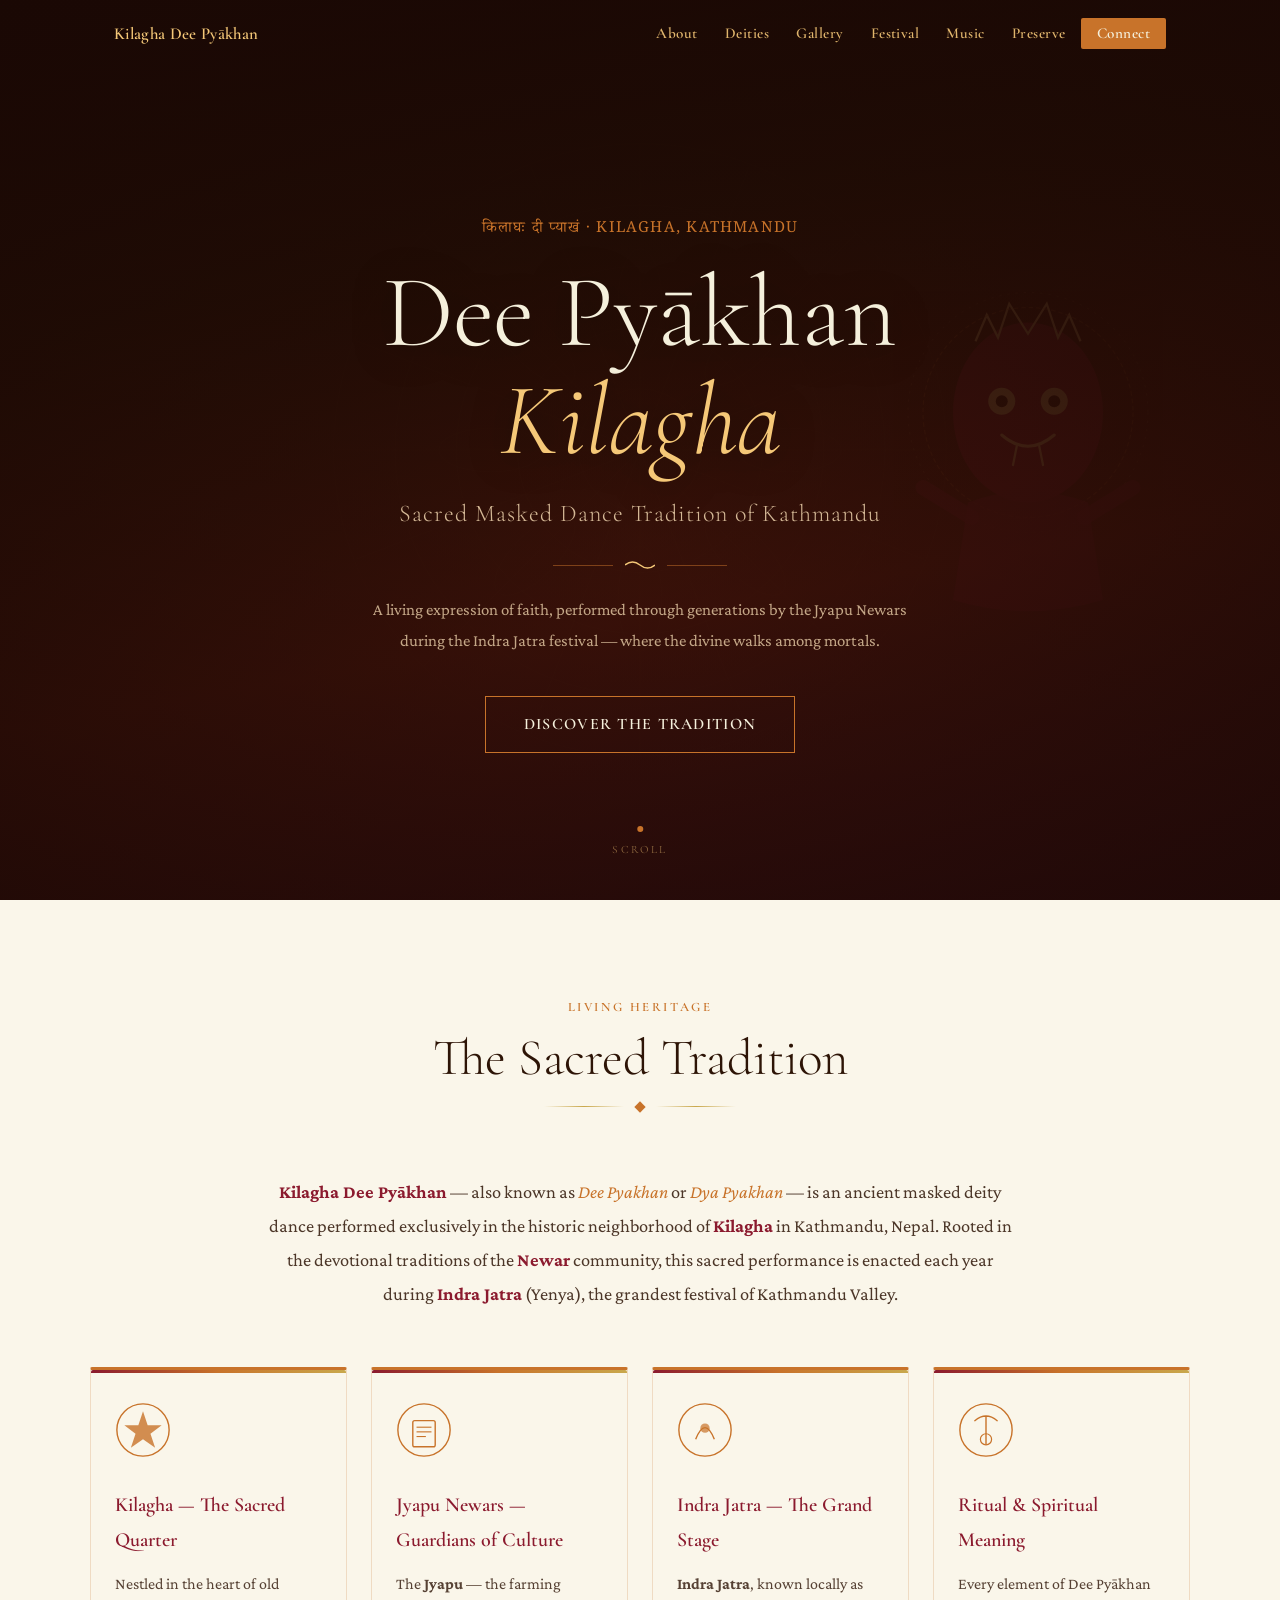
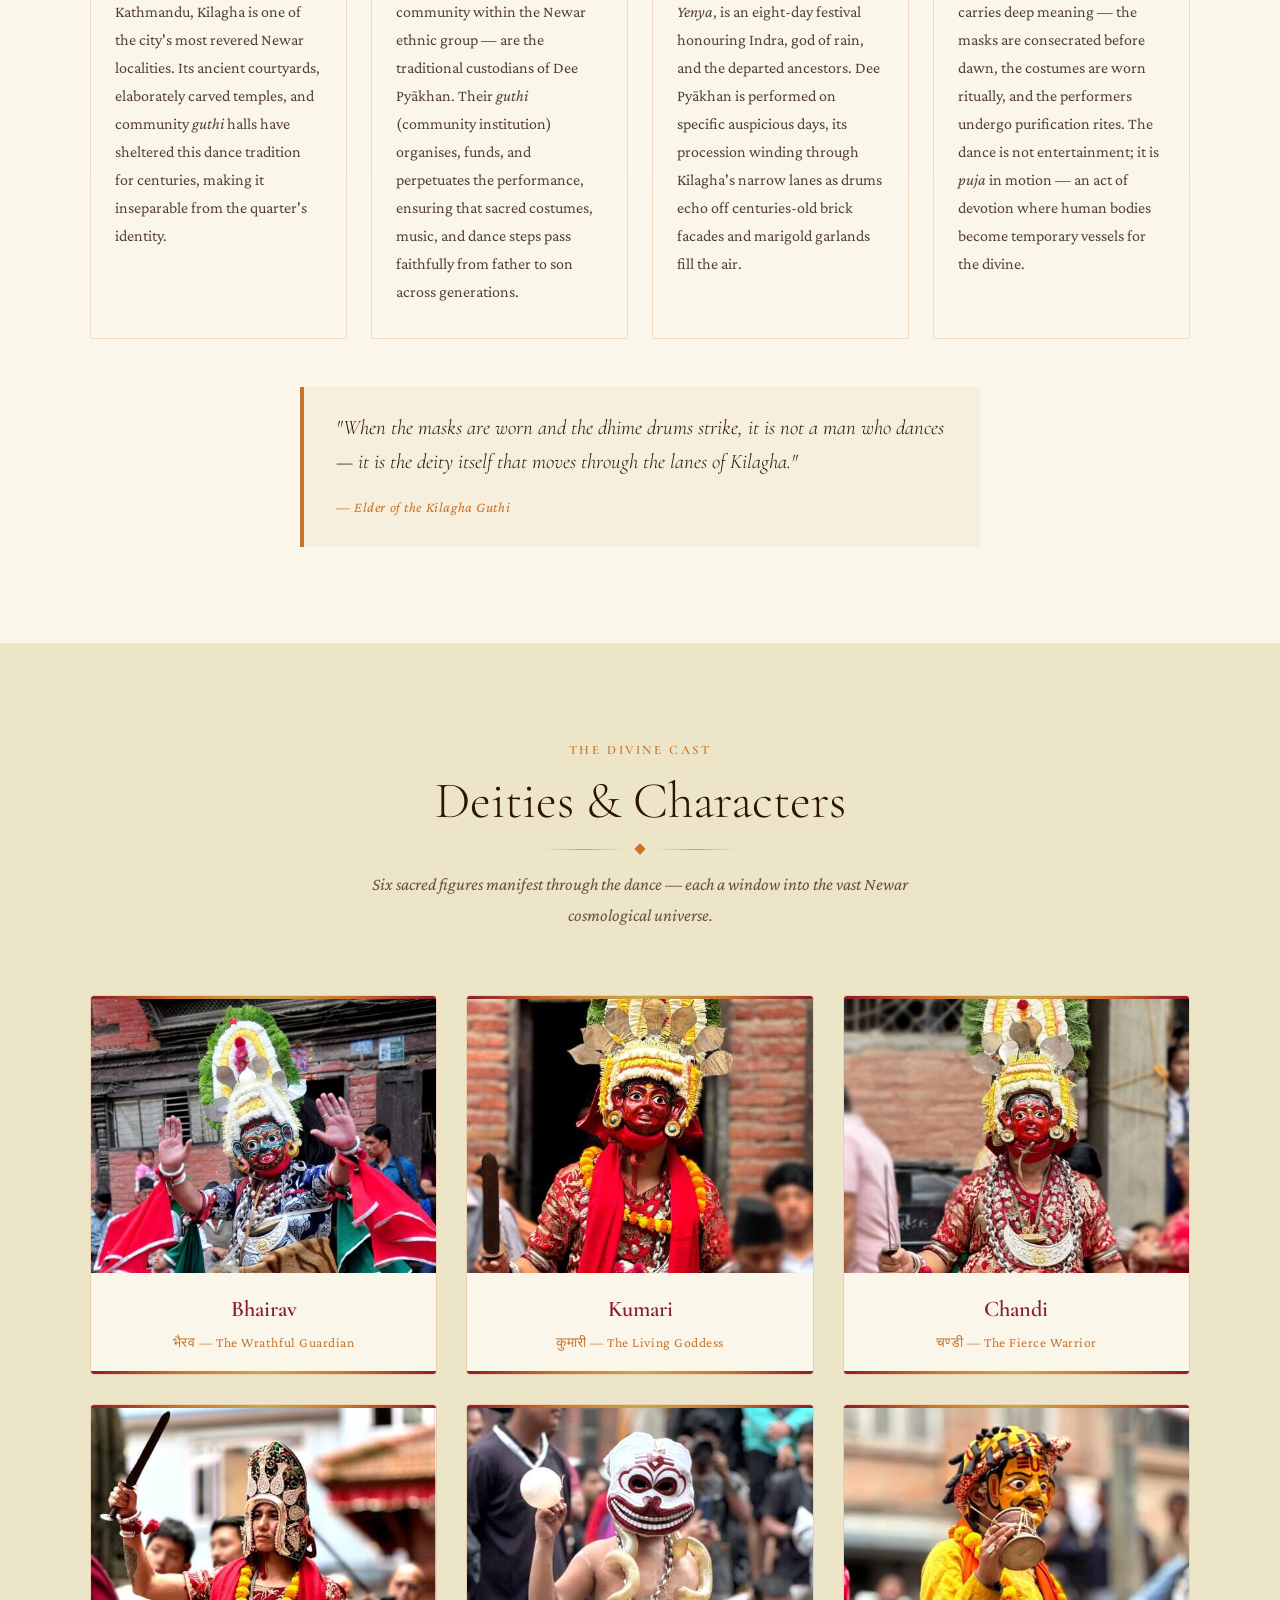
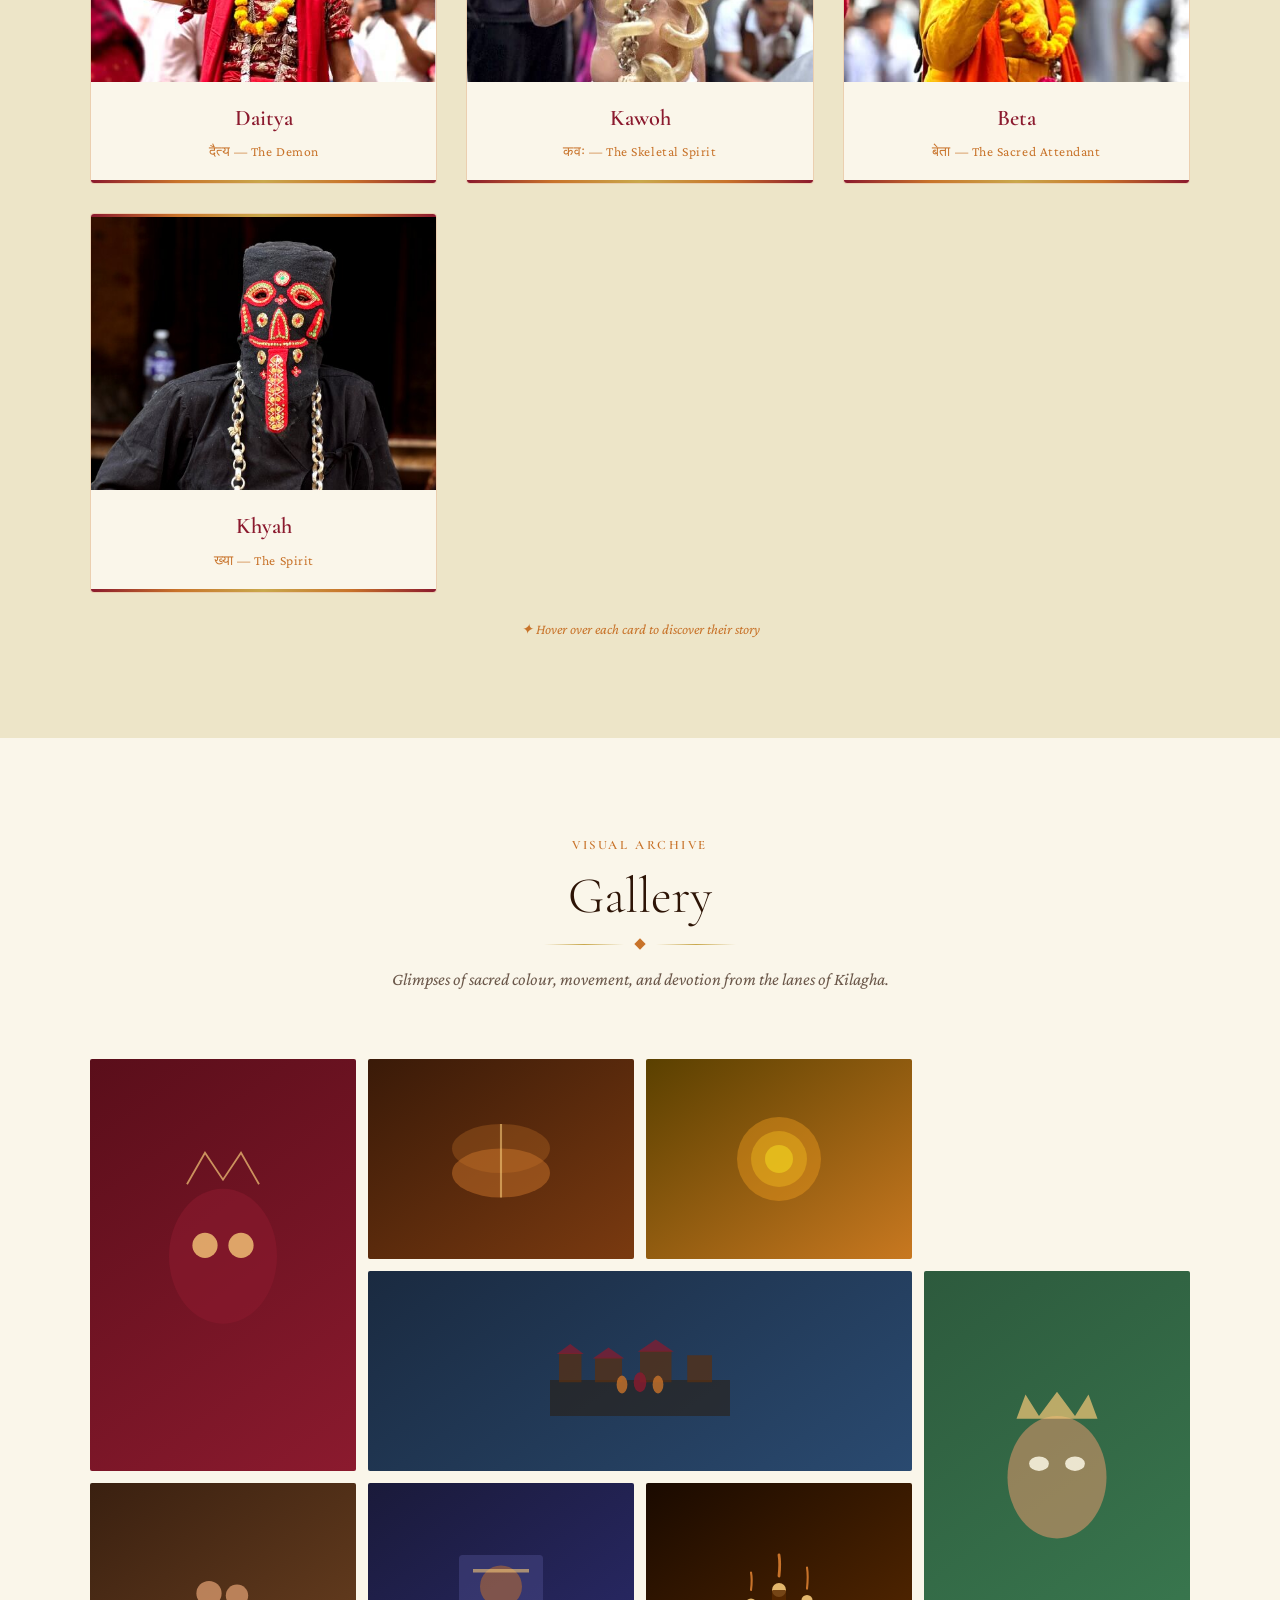
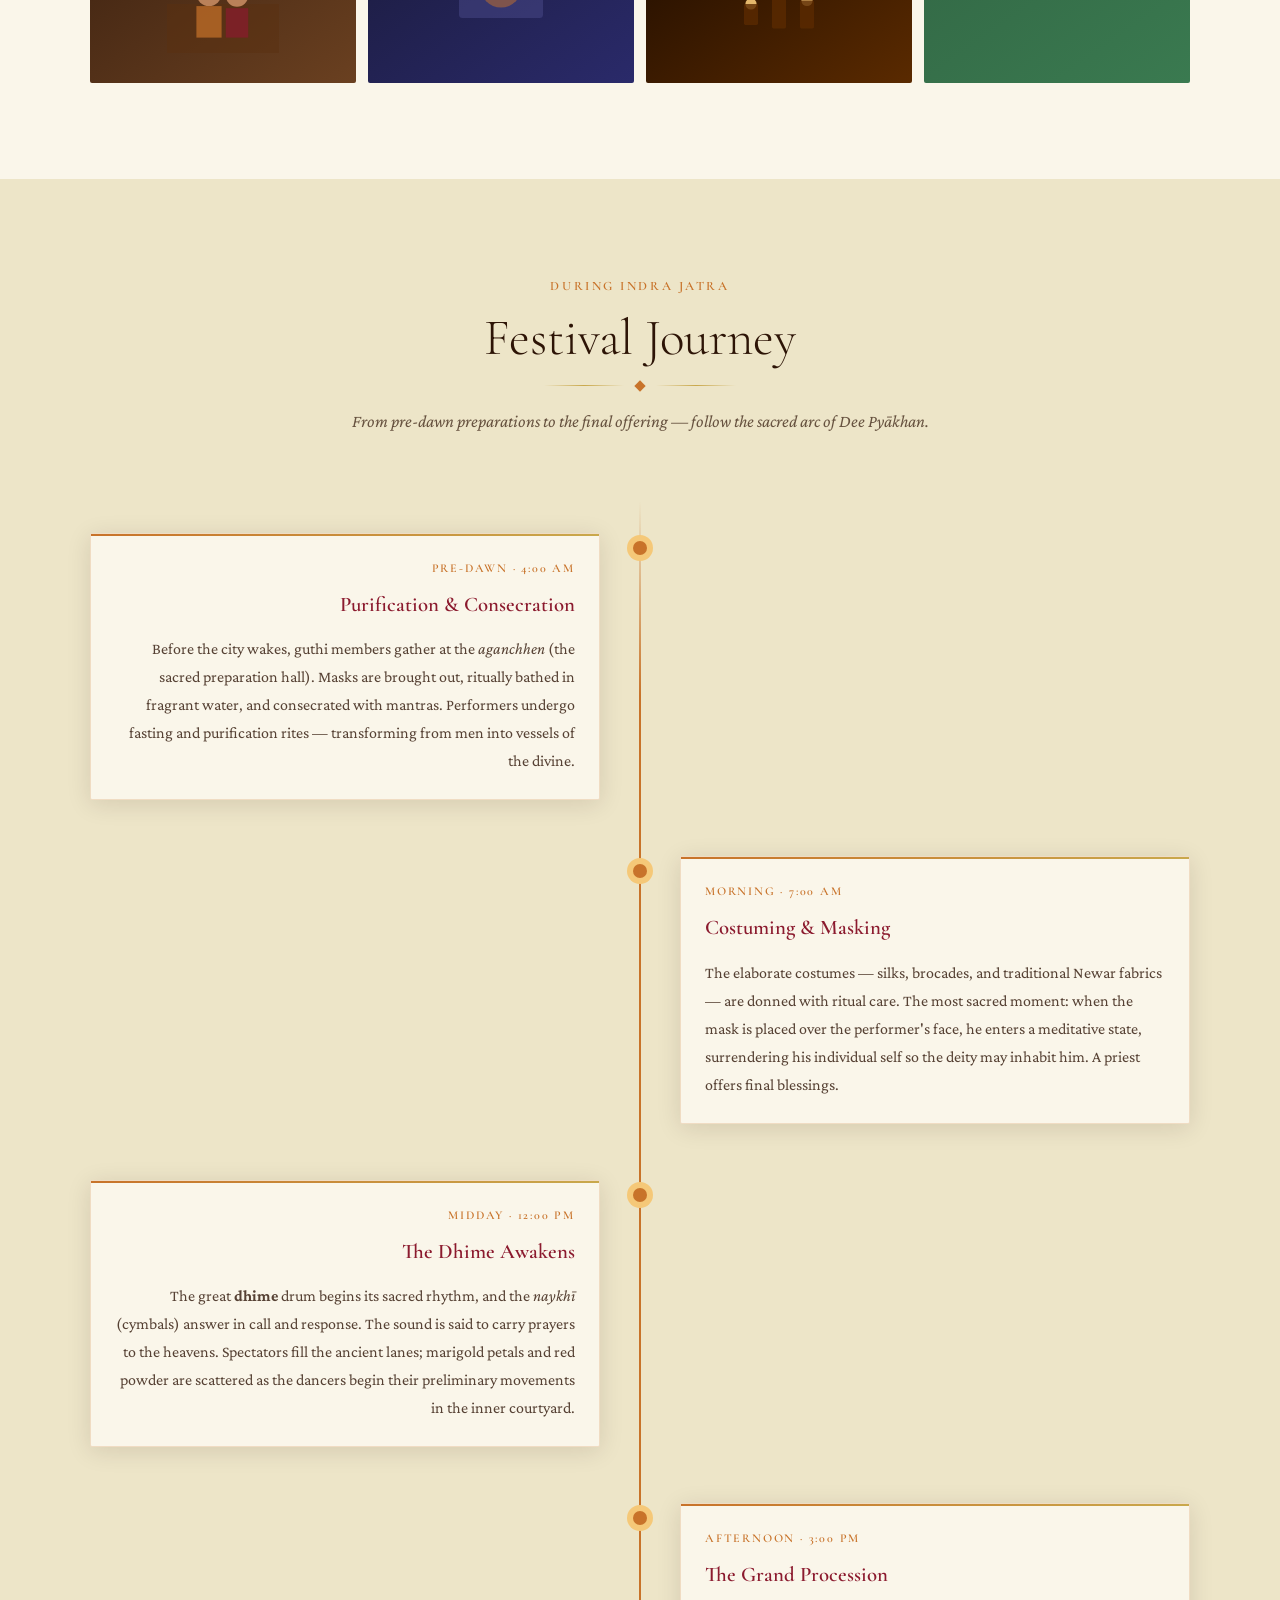
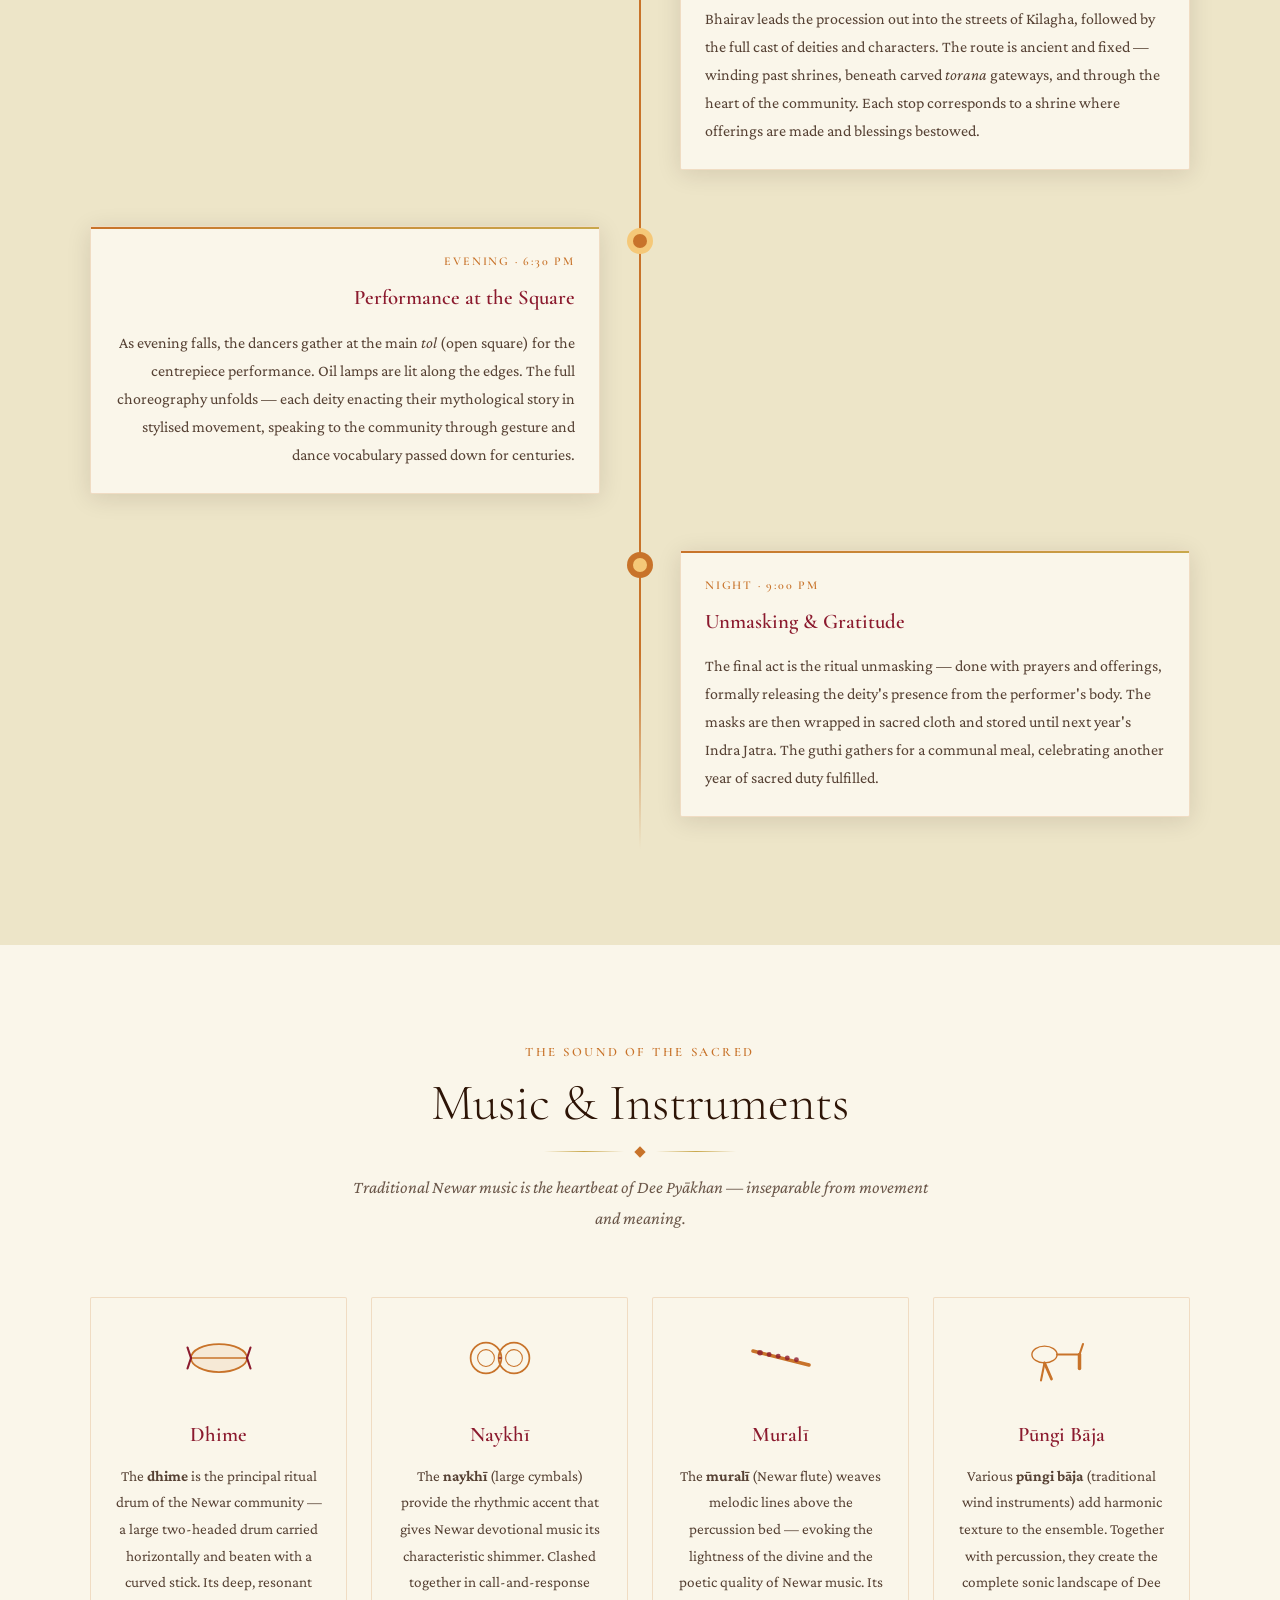
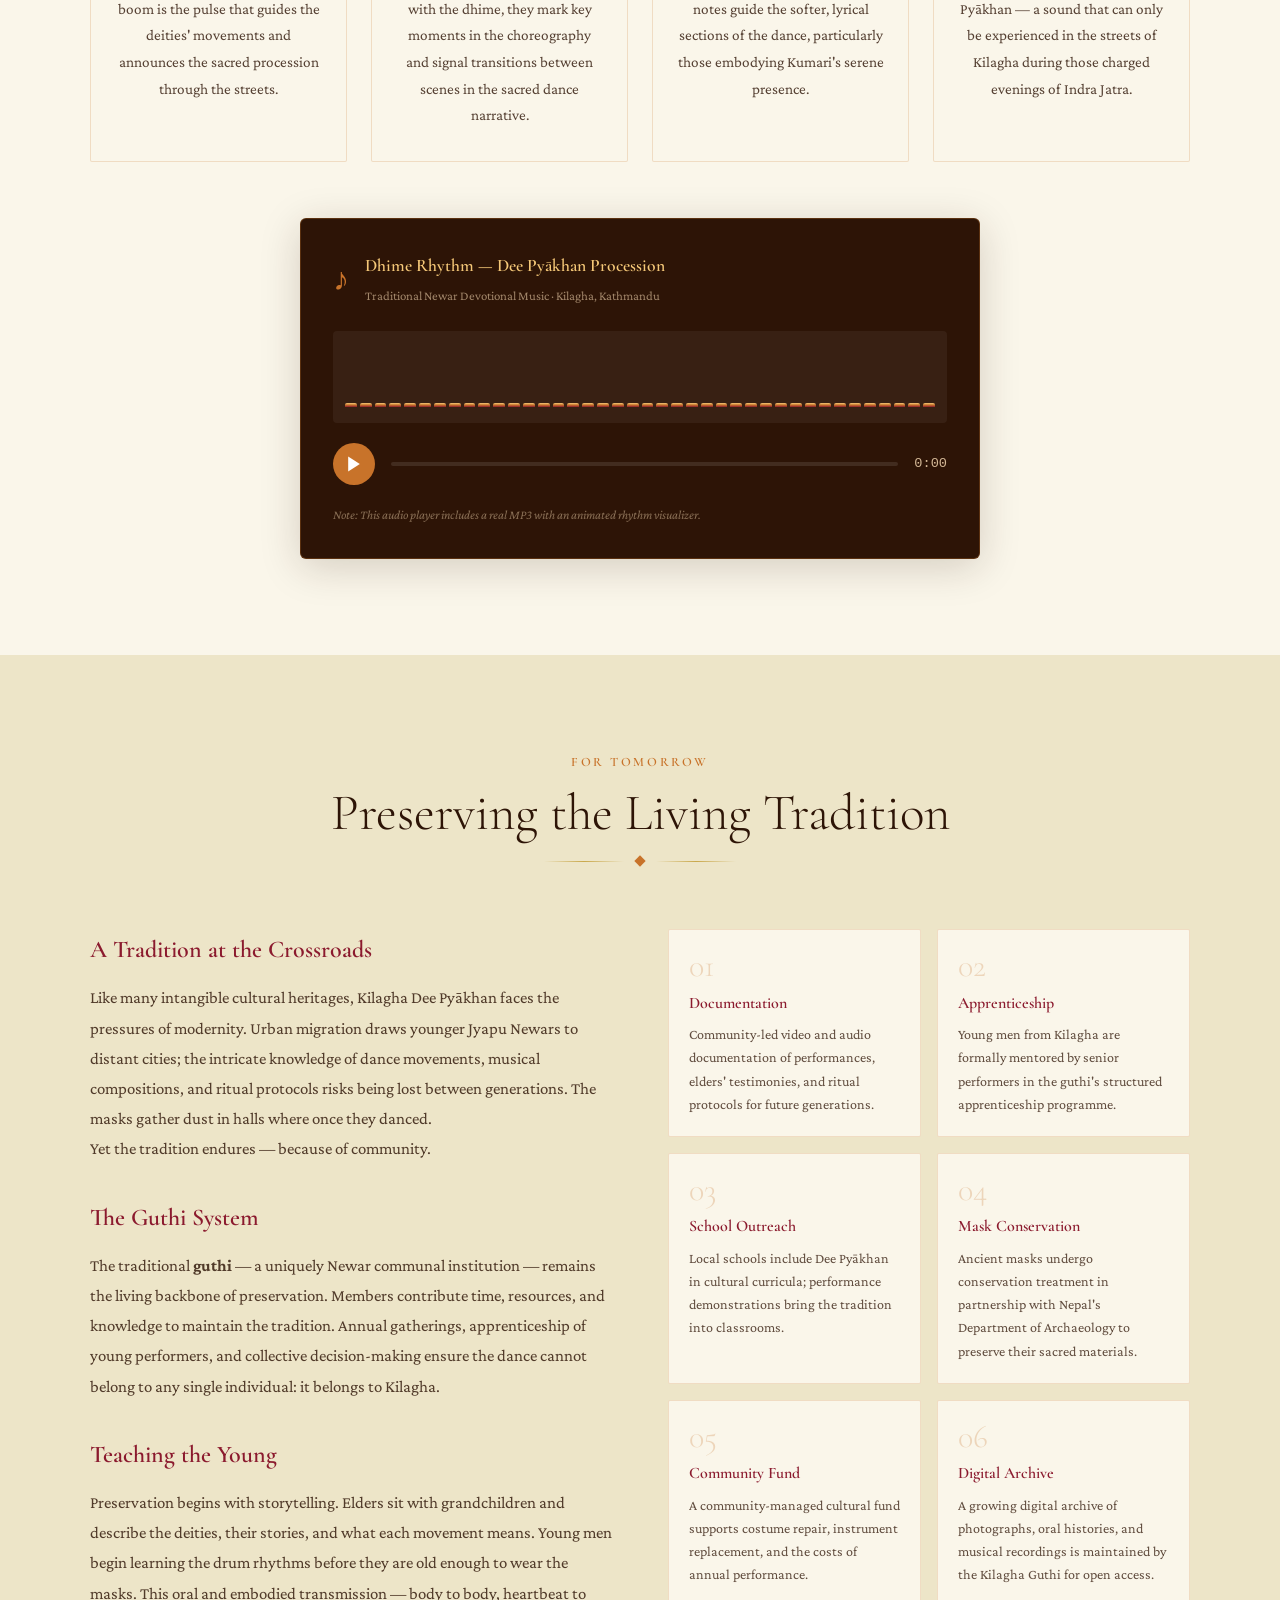
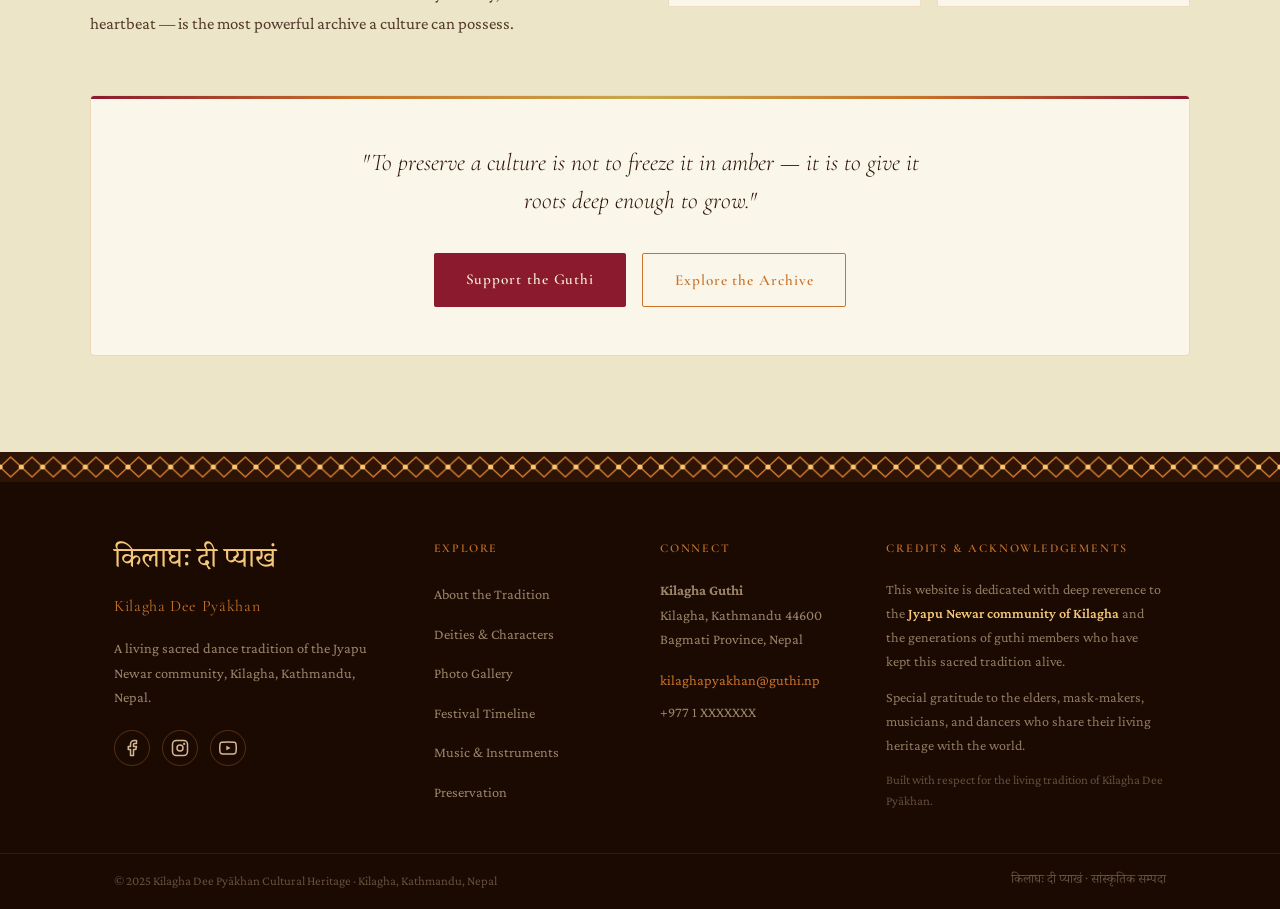
==== commit bcc65acf: "adj" ====
--- a/index.html
+++ b/index.html
@@ -414,7 +414,7 @@
                     <div class="deity-card-inner">
                         <div class="deity-front">
                             <div class="deity-image" style="background-color:#3a2a10;">
-                                <img src="/assets/img/characters/Khyah.jpg" alt="Khyah" lazy="loading" class="deity-svg">
+                                <img src="/assets/img/characters/khyah.jpg" alt="Khyah" lazy="loading" class="deity-svg">
                             </div>
                             <div class="deity-info">
                                 <h3 class="deity-name">Khyah</h3>
